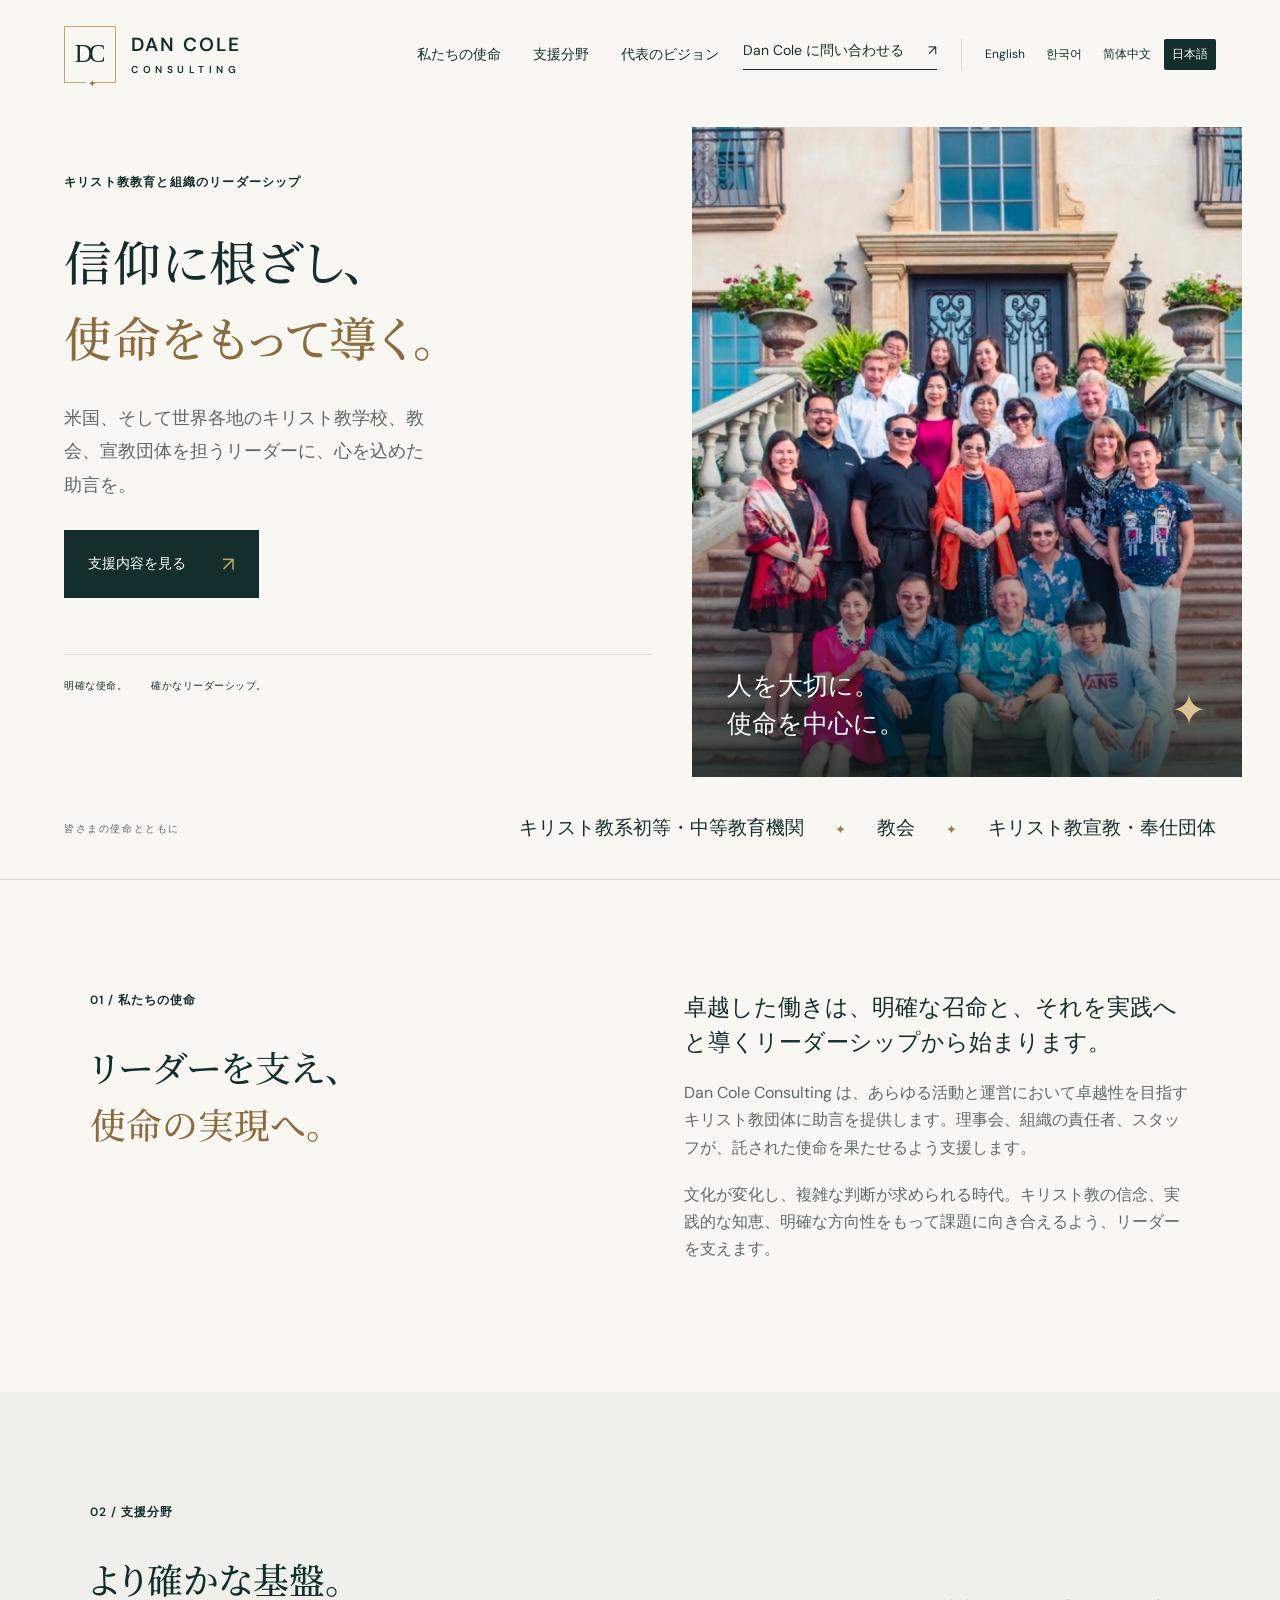
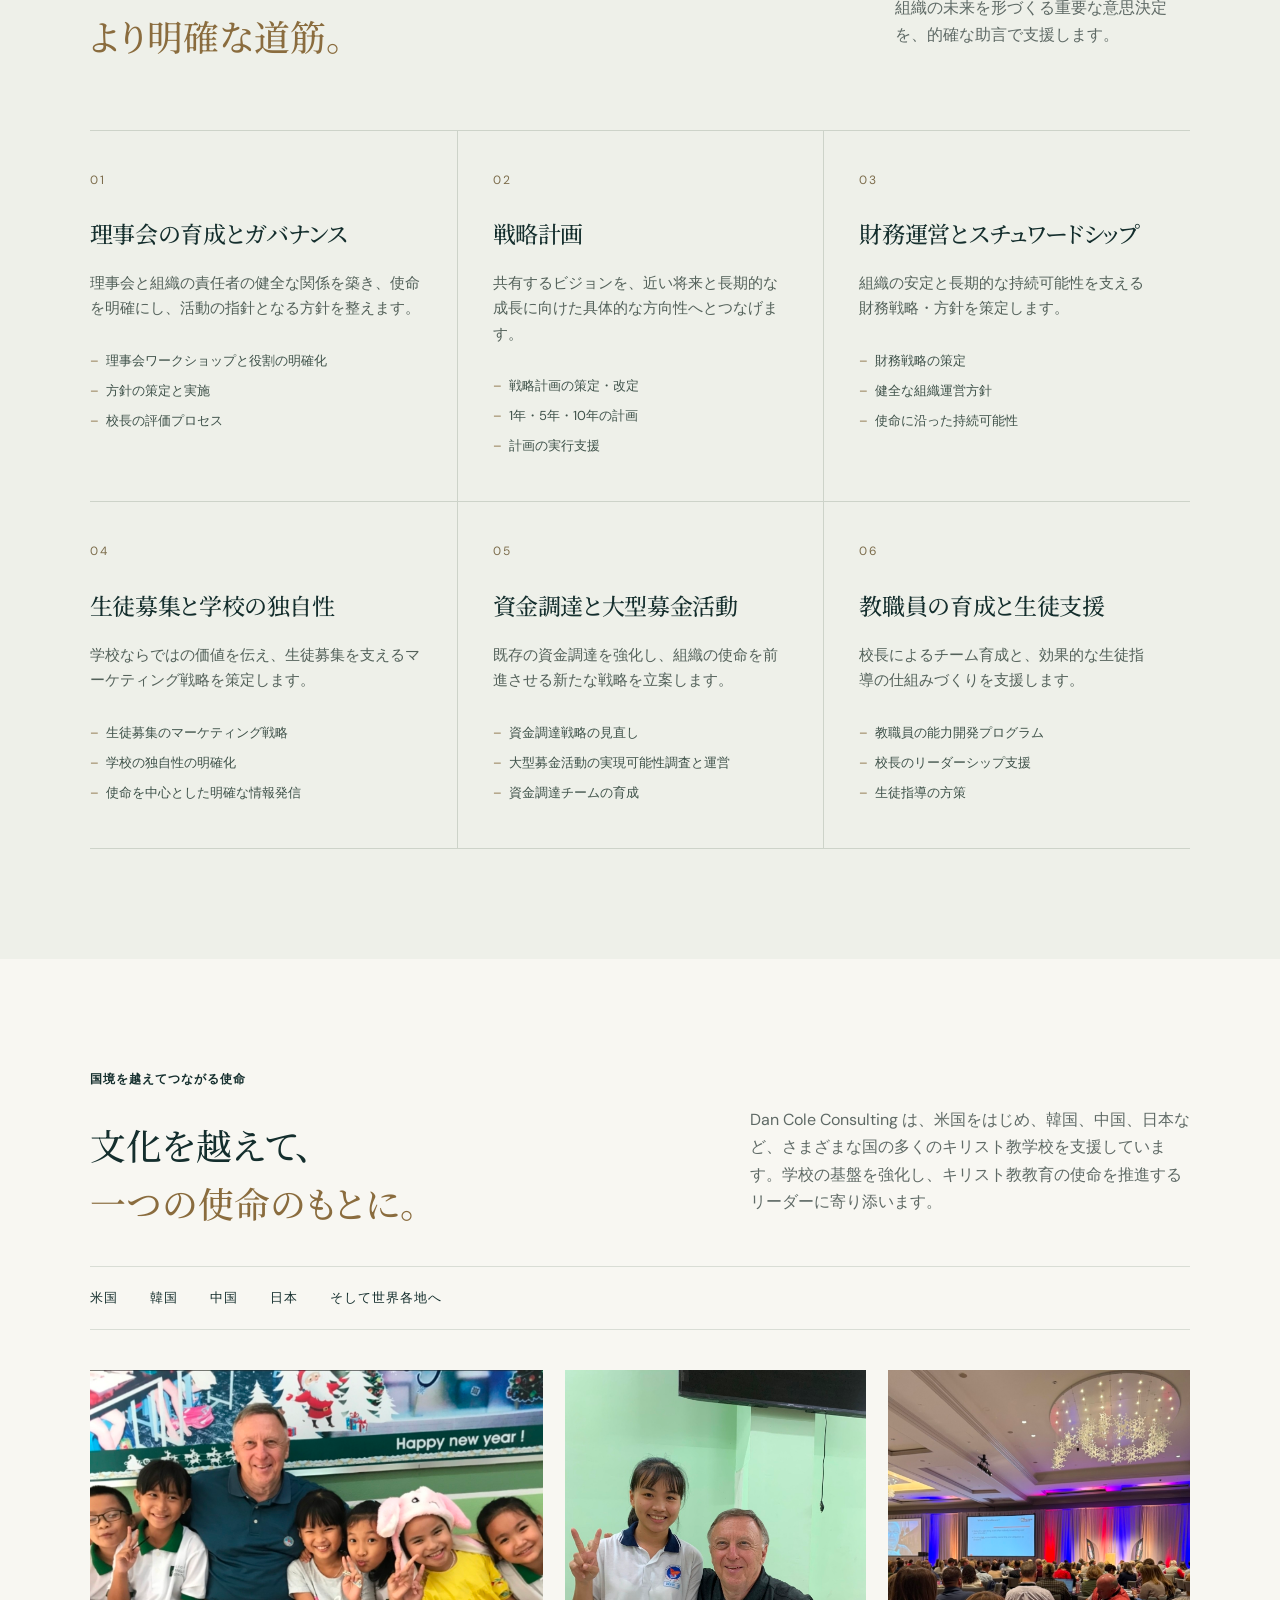
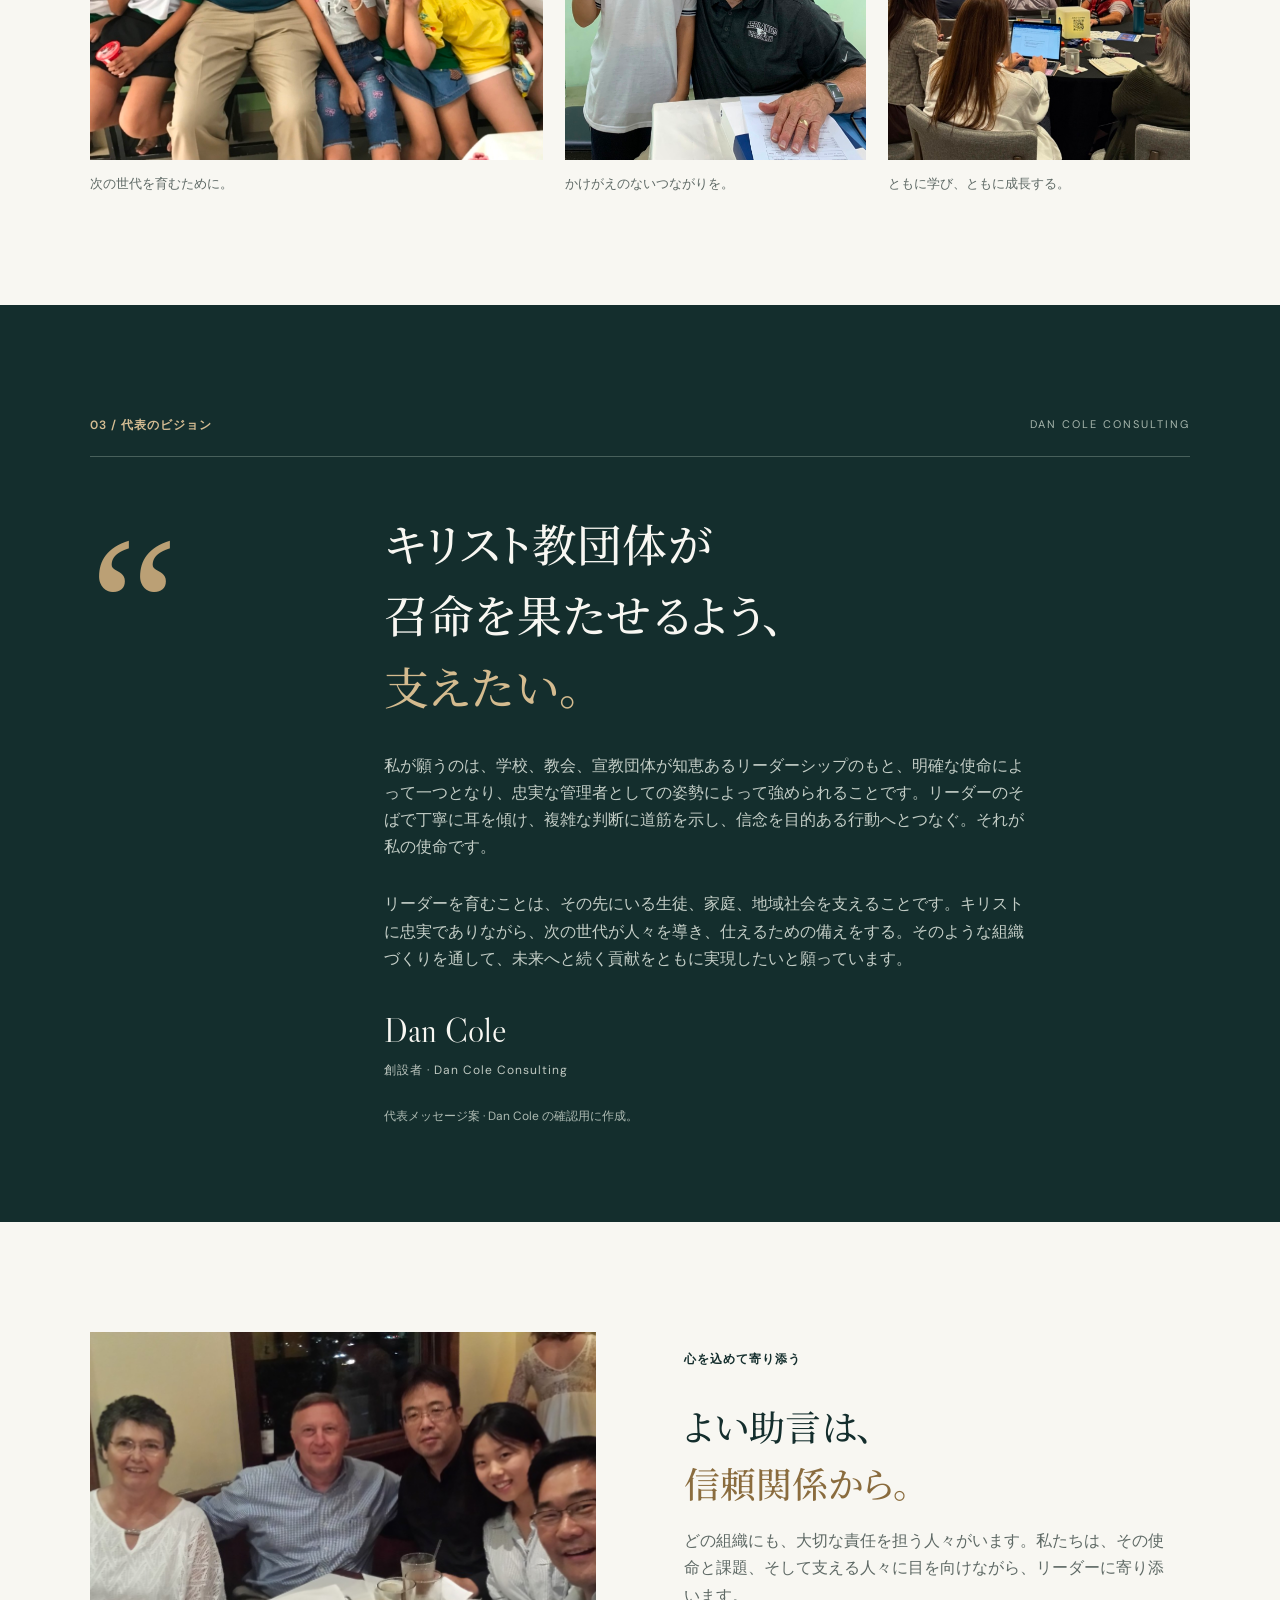
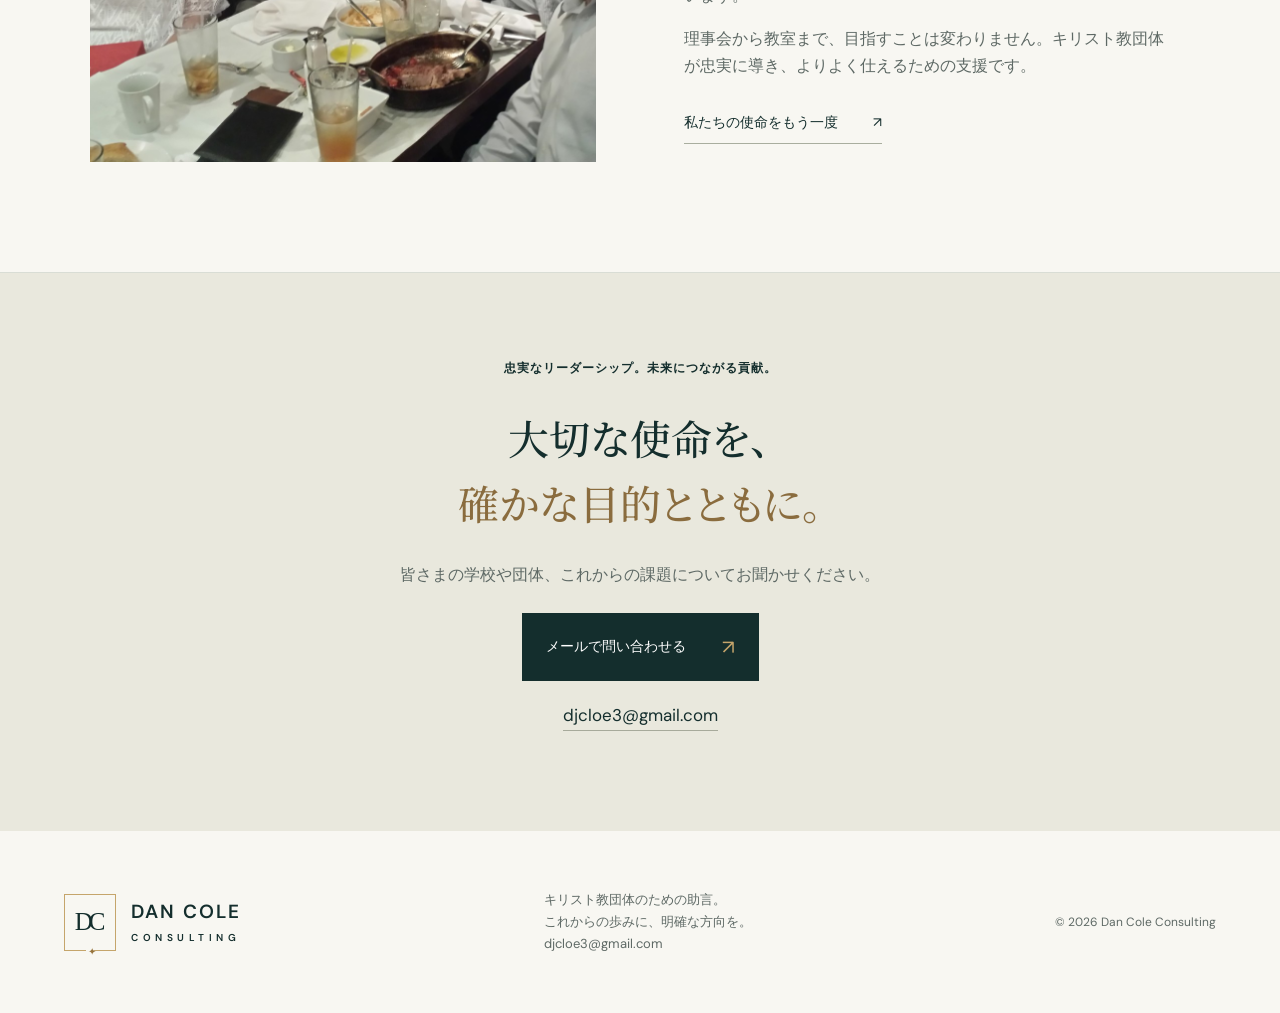
==== ja.html @ ade2e45e "Publish multilingual Dan Cole Consulting website for Vercel" ====
<!DOCTYPE html>

<html lang="ja"><head><meta charset="utf-8"/><meta content="width=device-width, initial-scale=1" name="viewport"/><title>Dan Cole Consulting | 信仰に根ざすリーダーシップ、未来につながる貢献</title><meta content="米国、韓国、中国、日本などのキリスト教学校・団体に向けたコンサルティング。理事会の育成、戦略計画、財務運営、資金調達、リーダーシップを支援します。" name="description"/><meta content="#142e2d" name="theme-color"/><link href="favicon.svg" rel="icon"/><link href="style.css" rel="stylesheet"/><link href="index.html" hreflang="en" rel="alternate"/><link href="ko.html" hreflang="ko" rel="alternate"/><link href="zh.html" hreflang="zh-Hans" rel="alternate"/><link href="ja.html" hreflang="ja" rel="alternate"/><link href="https://fonts.googleapis.com/css2?family=Noto+Serif+JP:wght@400;500;600&amp;display=swap" rel="stylesheet"/><link href="typography.css" rel="stylesheet"/></head>
<body><a class="skip" href="#main">本文へ移動</a><header><a aria-label="Dan Cole Consulting ホーム" class="brand" href="#"><span class="monogram">DC<span>✦</span></span><span>DAN COLE<small>CONSULTING</small></span></a><nav aria-label="メインナビゲーション"><a href="#mission">私たちの使命</a><a href="#expertise">支援分野</a><a href="#vision">代表のビジョン</a></nav><a class="nav-cta" href="mailto:djcloe3@gmail.com">Dan Cole に問い合わせる <span>↗</span></a><nav aria-label="言語を選択" class="language-switch"><a href="index.html" hreflang="en" lang="en">English</a><a href="ko.html" hreflang="ko" lang="ko">한국어</a><a href="zh.html" hreflang="zh-Hans" lang="zh-Hans">简体中文</a><a aria-current="page" href="ja.html" hreflang="ja" lang="ja">日本語</a></nav></header>
<main id="main"><section class="hero"><div class="hero-copy"><p class="eyebrow">キリスト教教育と組織のリーダーシップ</p><h1><span class="title-line">信仰に根ざし、</span><span class="title-line title-accent">使命をもって導く。</span></h1><p class="intro">米国、そして世界各地のキリスト教学校、教会、宣教団体を担うリーダーに、心を込めた助言を。</p><a class="button" href="#expertise">支援内容を見る <span>↗</span></a><div class="hero-bottom"><span>明確な使命。</span><span>確かなリーダーシップ。</span></div></div><div class="hero-image"><img alt="屋外の階段に集まった人々" fetchpriority="high" src="assets/community.jpg"/><div class="image-caption"><span>人を大切に。<br/>使命を中心に。</span><span class="caption-mark">✦</span></div></div></section>
<div class="audience"><span>皆さまの使命とともに</span><p>キリスト教系初等・中等教育機関 <i>✦</i> 教会 <i>✦</i> キリスト教宣教・奉仕団体</p></div>
<section class="mission section" id="mission"><div><p class="eyebrow">01 / 私たちの使命</p><h2><span class="title-line">リーダーを支え、</span><span class="title-line title-accent">使命の実現へ。</span></h2></div><div class="mission-copy"><p class="large">卓越した働きは、明確な召命と、それを実践へと導くリーダーシップから始まります。</p><p>Dan Cole Consulting は、あらゆる活動と運営において卓越性を目指すキリスト教団体に助言を提供します。理事会、組織の責任者、スタッフが、託された使命を果たせるよう支援します。</p><p>文化が変化し、複雑な判断が求められる時代。キリスト教の信念、実践的な知恵、明確な方向性をもって課題に向き合えるよう、リーダーを支えます。</p></div></section>
<section class="expertise section" id="expertise"><div class="section-heading"><div><p class="eyebrow">02 / 支援分野</p><h2><span class="title-line">より確かな基盤。</span><span class="title-line title-accent">より明確な道筋。</span></h2></div><p>組織の未来を形づくる重要な意思決定を、的確な助言で支援します。</p></div><div class="services">
<article><span class="service-no">01</span><h3>理事会の育成とガバナンス</h3><p>理事会と組織の責任者の健全な関係を築き、使命を明確にし、活動の指針となる方針を整えます。</p><ul><li>理事会ワークショップと役割の明確化</li><li>方針の策定と実施</li><li>校長の評価プロセス</li></ul></article>
<article><span class="service-no">02</span><h3>戦略計画</h3><p>共有するビジョンを、近い将来と長期的な成長に向けた具体的な方向性へとつなげます。</p><ul><li>戦略計画の策定・改定</li><li>1年・5年・10年の計画</li><li>計画の実行支援</li></ul></article>
<article><span class="service-no">03</span><h3>財務運営とスチュワードシップ</h3><p>組織の安定と長期的な持続可能性を支える財務戦略・方針を策定します。</p><ul><li>財務戦略の策定</li><li>健全な組織運営方針</li><li>使命に沿った持続可能性</li></ul></article>
<article><span class="service-no">04</span><h3>生徒募集と学校の独自性</h3><p>学校ならではの価値を伝え、生徒募集を支えるマーケティング戦略を策定します。</p><ul><li>生徒募集のマーケティング戦略</li><li>学校の独自性の明確化</li><li>使命を中心とした明確な情報発信</li></ul></article>
<article><span class="service-no">05</span><h3>資金調達と大型募金活動</h3><p>既存の資金調達を強化し、組織の使命を前進させる新たな戦略を立案します。</p><ul><li>資金調達戦略の見直し</li><li>大型募金活動の実現可能性調査と運営</li><li>資金調達チームの育成</li></ul></article>
<article><span class="service-no">06</span><h3>教職員の育成と生徒支援</h3><p>校長によるチーム育成と、効果的な生徒指導の仕組みづくりを支援します。</p><ul><li>教職員の能力開発プログラム</li><li>校長のリーダーシップ支援</li><li>生徒指導の方策</li></ul></article>
</div></section>
<section class="global section" id="global"><div class="section-heading"><div><p class="eyebrow">国境を越えてつながる使命</p><h2><span class="title-line">文化を越えて、</span><span class="title-line title-accent">一つの使命のもとに。</span></h2></div><p>Dan Cole Consulting は、米国をはじめ、韓国、中国、日本など、さまざまな国の多くのキリスト教学校を支援しています。学校の基盤を強化し、キリスト教教育の使命を推進するリーダーに寄り添います。</p></div><div aria-label="支援対象国" class="countries"><span>米国</span><span>韓国</span><span>中国</span><span>日本</span><span>そして世界各地へ</span></div><div class="global-gallery"><figure class="students-photo"><img alt="大人と生徒たちが並んで座り、笑顔を見せる様子" loading="lazy" src="assets/students.jpg"/><figcaption>次の世代を育むために。</figcaption></figure><figure><img alt="教室で生徒と大人が一緒に微笑む様子" loading="lazy" src="assets/student-connection.jpg"/><figcaption>かけがえのないつながりを。</figcaption></figure><figure><img alt="会議場で発表を聴く参加者たち" loading="lazy" src="assets/education-gathering.jpg"/><figcaption>ともに学び、ともに成長する。</figcaption></figure></div></section>
<section class="vision section" id="vision"><div class="vision-top"><p class="eyebrow">03 / 代表のビジョン</p><span>DAN COLE CONSULTING</span></div><div class="vision-body"><span aria-hidden="true" class="quote-mark">“</span><div><h2><span class="title-line">キリスト教団体が</span><span class="title-line">召命を果たせるよう、</span><span class="title-line title-accent">支えたい。</span></h2><p>私が願うのは、学校、教会、宣教団体が知恵あるリーダーシップのもと、明確な使命によって一つとなり、忠実な管理者としての姿勢によって強められることです。リーダーのそばで丁寧に耳を傾け、複雑な判断に道筋を示し、信念を目的ある行動へとつなぐ。それが私の使命です。</p><p>リーダーを育むことは、その先にいる生徒、家庭、地域社会を支えることです。キリストに忠実でありながら、次の世代が人々を導き、仕えるための備えをする。そのような組織づくりを通して、未来へと続く貢献をともに実現したいと願っています。</p><div class="signature">Dan Cole<span>創設者 · Dan Cole Consulting</span></div><small class="draft-note">代表メッセージ案 · Dan Cole の確認用に作成。</small></div></div></section>
<section class="relationships section"><div class="relationship-photo"><img alt="食卓を囲んで食事と会話を楽しむ人々" loading="lazy" src="assets/conversation.jpg"/></div><div><p class="eyebrow">心を込めて寄り添う</p><h2><span class="title-line">よい助言は、</span><span class="title-line title-accent">信頼関係から。</span></h2><p>どの組織にも、大切な責任を担う人々がいます。私たちは、その使命と課題、そして支える人々に目を向けながら、リーダーに寄り添います。</p><p>理事会から教室まで、目指すことは変わりません。キリスト教団体が忠実に導き、よりよく仕えるための支援です。</p><a class="text-link" href="#mission">私たちの使命をもう一度 <span>↗</span></a></div></section>
<section class="closing" id="contact"><p class="eyebrow">忠実なリーダーシップ。未来につながる貢献。</p><h2><span class="title-line">大切な使命を、</span><span class="title-line title-accent">確かな目的とともに。</span></h2><p class="contact-intro">皆さまの学校や団体、これからの課題についてお聞かせください。</p><a class="button" href="mailto:djcloe3@gmail.com">メールで問い合わせる <span>↗</span></a><a class="contact-email" href="mailto:djcloe3@gmail.com">djcloe3@gmail.com</a></section></main>
<footer><a class="brand" href="#"><span class="monogram">DC<span>✦</span></span><span>DAN COLE<small>CONSULTING</small></span></a><p>キリスト教団体のための助言。<br/>これからの歩みに、明確な方向を。<br/><a href="mailto:djcloe3@gmail.com">djcloe3@gmail.com</a></p><span>© 2026 Dan Cole Consulting</span></footer></body></html>
---- style.css ----
@import url('https://fonts.googleapis.com/css2?family=DM+Sans:wght@400;500;600;700&family=Libre+Caslon+Display&display=swap');
:root{--ink:#142e2d;--paper:#f8f7f2;--gold:#c5a56b;--muted:#5e6965;--line:#d9ddd5}*{box-sizing:border-box}html{scroll-behavior:smooth;scroll-padding-top:30px}body{margin:0;background:var(--paper);color:var(--ink);font-family:'DM Sans',Arial,sans-serif;font-size:16px;line-height:1.7}a{color:inherit;text-decoration:none}a:focus-visible{outline:3px solid #ad823b;outline-offset:6px}.skip{position:absolute;top:-100px;z-index:9;background:white;padding:10px}.skip:focus{top:0}header{max-width:1600px;margin:auto;display:flex;align-items:center;justify-content:space-between;padding:26px 5%;gap:24px}.brand{display:flex;align-items:center;gap:15px;font-size:19px;letter-spacing:2px;line-height:1.3;font-weight:600}.brand small{display:block;font-size:10px;letter-spacing:4.5px;margin-top:6px}.monogram{position:relative;display:flex;align-items:center;justify-content:center;border:1px solid var(--gold);width:52px;height:57px;font-family:Georgia,serif;font-weight:400;letter-spacing:-4px;font-size:25px;padding-right:4px}.monogram span{font-size:10px;position:absolute;bottom:-8px;left:21px;background:var(--paper);padding:0 2px;color:#96733c}nav{display:flex;gap:32px;font-size:14px}.nav-cta{font-size:14px;border-bottom:1px solid var(--ink);padding-bottom:6px}.nav-cta span{margin-left:20px}.hero{max-width:1600px;margin:auto;display:grid;grid-template-columns:1.07fr 1fr;padding:18px 3% 0 5%;gap:40px}.hero-copy{padding:45px 0 0;display:flex;flex-direction:column;align-items:flex-start}.eyebrow{font-size:12px;letter-spacing:2px;font-weight:600;line-height:1.7;margin:0 0 27px}.hero .eyebrow{font-size:11px;letter-spacing:1.6px}.eyebrow>span{display:inline-block;width:20px;border-top:1px solid var(--gold);vertical-align:middle;margin-right:10px}h1,h2{font-family:'Libre Caslon Display',Georgia,serif;font-weight:400;line-height:1.04;letter-spacing:-2px;margin:0}h1{font-size:clamp(68px,7.3vw,112px)}em{font-weight:400;color:#8a6c3e}h1 em,h2 em{font-style:italic}.intro{max-width:360px;color:var(--muted);font-size:18px;line-height:1.7;margin:27px 0 28px}.button{background:var(--ink);color:#fff;display:inline-flex;align-items:center;gap:36px;padding:17px 24px;font-size:14px;transition:background .2s}.button:hover{background:#2d4945}.button span{font-size:20px;color:var(--gold)}.hero-bottom{margin-top:56px;padding:22px 0;display:flex;gap:24px;border-top:1px solid var(--line);font-size:10px;letter-spacing:1.4px;width:100%}.hero-image{position:relative;min-height:650px;overflow:hidden}.hero-image img{width:100%;height:100%;object-fit:cover;position:absolute;object-position:center 43%}.hero-image:after{content:'';position:absolute;inset:55% 0 0;background:linear-gradient(transparent,rgba(5,23,20,.8))}.image-caption{position:absolute;bottom:35px;left:35px;right:35px;z-index:1;color:white;display:flex;align-items:end;justify-content:space-between;font-family:'Libre Caslon Display',Georgia,serif;font-size:29px;line-height:1.2}.caption-mark{font-size:43px;color:#dbc293}.audience{max-width:1440px;margin:0 auto;padding:35px 5%;display:flex;align-items:center;justify-content:space-between;border-bottom:1px solid var(--line);gap:20px}.audience>span{font-size:10px;letter-spacing:1.6px;color:var(--muted)}.audience p{font-family:'Libre Caslon Display',Georgia,serif;font-size:24px;margin:0}.audience i{color:#9b7a46;font-size:13px;padding:0 26px;font-style:normal}.section{padding:110px 7%;max-width:1500px;margin:auto}h2{font-size:clamp(42px,4.2vw,64px)}.mission{display:grid;grid-template-columns:1fr 1fr;gap:8%}.mission-copy p{color:var(--muted);margin:0 0 20px}.mission-copy .large{font-size:23px;color:var(--ink);line-height:1.5}.expertise{background:#eef0e9;max-width:none}.section-heading{display:flex;justify-content:space-between;align-items:end;gap:40px;max-width:1290px;margin:auto}.section-heading>p{max-width:295px;color:var(--muted)}.services{display:grid;grid-template-columns:repeat(3,1fr);max-width:1290px;margin:65px auto 0;border-top:1px solid #cdd3c9}.services article{padding:34px 35px 40px 0;border-bottom:1px solid #cdd3c9}.services article:not(:nth-child(3n+1)){padding-left:35px;border-left:1px solid #cdd3c9}.service-no{color:#7c6c4b;font-size:12px;letter-spacing:2px}h3{font-family:'Libre Caslon Display',Georgia,serif;font-size:34px;font-weight:400;line-height:1.15;letter-spacing:-.5px;margin:22px 0 19px}.services p{font-size:15px;color:#53615a}.services ul{padding:0;list-style:none;margin:24px 0 0;font-size:13px;line-height:1.7;color:#3e5149}.services li{padding:4px 0 4px 16px;position:relative}.services li:before{content:'–';position:absolute;left:0;color:#8e754b}.vision{background:var(--ink);color:var(--paper);max-width:none;padding-bottom:95px}.vision-top{display:flex;justify-content:space-between;border-bottom:1px solid #48605b;padding-bottom:20px}.vision-top>span{font-size:11px;letter-spacing:2px;color:#a7b6ad}.vision-top .eyebrow{margin:0;color:#d5bd93}.vision-body{display:grid;grid-template-columns:1fr 3fr;max-width:1170px;margin:50px auto 0}.quote-mark{font-family:Georgia,serif;font-size:200px;color:#bba075;line-height:1}.vision h2{font-size:clamp(44px,5.2vw,78px);line-height:1.07}.vision h2 em{color:#d4bb8f}.vision-body p{color:#c4cec7;max-width:650px;margin-top:30px}.signature{font-family:'Libre Caslon Display',Georgia,serif;font-size:34px;margin-top:30px}.signature span{display:block;font-family:'DM Sans',Arial,sans-serif;font-size:12px;letter-spacing:1px;color:#c0c9c2}.draft-note{display:block;font-size:12px;color:#aebbb3;margin-top:26px}.relationships{display:grid;grid-template-columns:1fr 1fr;gap:8%;align-items:center}.relationship-photo img{width:100%;height:430px;object-fit:cover;object-position:40% center;display:block}.relationships p:not(.eyebrow){color:var(--muted);max-width:480px}.text-link{display:inline-flex;gap:35px;font-size:14px;border-bottom:1px solid #a9ae9f;padding-bottom:8px;margin-top:16px}.closing{text-align:center;padding:85px 24px 100px;border-top:1px solid var(--line);background:#e9e8dd}.closing h2{font-size:clamp(46px,5vw,72px)}.closing .button{margin-top:35px}footer{display:flex;align-items:center;justify-content:space-between;gap:30px;padding:45px 5%}footer p{font-size:13px;color:var(--muted)}footer>span{font-size:12px;color:var(--muted)}
@media(min-width:1600px){.expertise,.vision{padding-left:calc((100vw - 1290px)/2);padding-right:calc((100vw - 1290px)/2)}}@media(max-width:1000px){header nav{gap:18px}.nav-cta{display:none}.hero{gap:25px}.hero-image{min-height:600px}h1{font-size:76px}.hero-bottom{flex-direction:column;gap:3px}.audience{flex-direction:column;text-align:center}.services article{padding-right:20px}.services article:not(:nth-child(3n+1)){padding-left:20px}.section{padding:80px 5%}.vision-body{grid-template-columns:.6fr 3fr}.relationships{gap:5%}}
@media(max-width:650px){header{padding:22px 6%;align-items:center}.brand{font-size:16px;gap:10px}.monogram{width:43px;height:48px;font-size:22px}.monogram span{left:16px}.brand small{font-size:9px;letter-spacing:3px}header nav{gap:15px;font-size:12px}nav a:first-child{display:none}.hero{display:flex;flex-direction:column;padding:0 6%;gap:15px}.hero-copy{padding:32px 0 0}.hero .eyebrow{font-size:10px;max-width:300px}h1{font-size:76px;letter-spacing:-2px}.intro{font-size:17px;max-width:340px}.hero-bottom{margin-top:34px;flex-direction:row;font-size:9px;gap:15px}.hero-image{min-height:540px}.image-caption{left:24px;bottom:25px;font-size:28px}.audience{padding:30px 7%;gap:13px}.audience p{font-size:21px;line-height:1.8}.audience i{padding:0 8px;font-size:10px}.section{padding:65px 7%}.mission{grid-template-columns:1fr;gap:30px}.mission-copy .large{font-size:21px}.section-heading{display:block}.section-heading>p{max-width:100%;margin-top:25px}.services{grid-template-columns:1fr;margin-top:30px}.services article,.services article:not(:nth-child(3n+1)){padding:28px 0;border-left:none}.services article h3 br{display:none}.services h3{font-size:32px;margin:14px 0}.services p{font-size:16px}.services ul{font-size:14px}.vision-top>span{display:none}.vision-body{display:block;margin-top:32px}.quote-mark{display:block;font-size:100px;height:60px}.vision h2{font-size:46px}.relationships{grid-template-columns:1fr;gap:35px}.relationship-photo img{height:300px}.closing{padding:65px 7%}.closing .eyebrow{font-size:10px}footer{padding:35px 7%;align-items:start;flex-wrap:wrap}footer p{margin:0}footer>span{width:100%}}@media(prefers-reduced-motion:reduce){html{scroll-behavior:auto}}

.global .section-heading>p{max-width:440px}.countries{display:flex;flex-wrap:wrap;gap:12px 32px;margin:35px 0 40px;padding:20px 0;border-top:1px solid var(--line);border-bottom:1px solid var(--line);font-size:13px;letter-spacing:1px}.global-gallery{display:grid;grid-template-columns:1.5fr 1fr 1fr;gap:22px;align-items:start}.global-gallery figure{margin:0}.global-gallery img{width:100%;height:390px;object-fit:cover;display:block}.global-gallery .students-photo img{object-position:45% center}.global-gallery figure:nth-child(2) img{object-position:center 42%}.global-gallery figure:nth-child(3) img{object-position:center 65%}.global-gallery figcaption{font-size:13px;color:var(--muted);padding-top:13px}.contact-intro{color:var(--muted);margin:25px 0 0}.contact-email{display:block;width:fit-content;max-width:100%;overflow-wrap:anywhere;margin:20px auto 0;border-bottom:1px solid #a7aa9b;font-size:17px}.closing .button{margin-top:25px}@media(max-width:1000px){.global-gallery{grid-template-columns:1fr 1fr}.global-gallery .students-photo{grid-column:1/-1}.global-gallery .students-photo img{height:auto;max-height:550px;object-fit:contain;background:#e9ece4}}@media(max-width:650px){.countries{gap:12px 22px;font-size:12px}.global-gallery{gap:24px 16px}.global-gallery img{height:290px}.global-gallery figcaption{font-size:12px;line-height:1.5}.global-gallery .students-photo img{height:auto}.contact-intro{font-size:16px}.contact-email{font-size:16px}}
header{flex-wrap:wrap}header>nav:not(.language-switch){margin-left:auto}.language-switch{display:flex;gap:5px;align-items:center;border-left:1px solid var(--line);padding-left:15px}.language-switch a{font-size:12px;white-space:nowrap;padding:5px 8px;border-radius:2px}.language-switch a[aria-current=page]{background:var(--ink);color:white}.language-switch a:hover{background:#e2e6dd;color:var(--ink)}html:not([lang=en]) body{font-family:'DM Sans','Noto Sans CJK KR','Noto Sans CJK JP','Noto Sans CJK SC',Arial,sans-serif}html:not([lang=en]) h1,html:not([lang=en]) h2,html:not([lang=en]) h3{font-family:'Noto Serif CJK KR','Noto Serif CJK JP','Noto Serif CJK SC','Songti SC','Yu Mincho','Batang',serif;line-height:1.4;letter-spacing:-.035em;overflow-wrap:anywhere}html:not([lang=en]) h1{font-size:clamp(44px,5vw,76px)}html:not([lang=en]) h2{font-size:clamp(32px,3.5vw,51px)}html:not([lang=en]) .vision h2{font-size:clamp(35px,4.1vw,60px)}html:not([lang=en]) h3{font-size:27px}html[lang=ko] h1,html[lang=ko] h2,html[lang=ko] h3,html[lang=ko] p{word-break:keep-all}html:not([lang=en]) .hero-bottom{letter-spacing:.5px}html:not([lang=en]) .hero .eyebrow{font-size:12px}html:not([lang=en]) .audience p{font-family:inherit;font-size:19px}html:not([lang=en]) .eyebrow{letter-spacing:1px}html:not([lang=en]) .image-caption{font-family:inherit;font-size:25px;line-height:1.5}@media(max-width:1150px){header{gap:18px}.language-switch{width:100%;justify-content:flex-end;border-left:none;padding:8px 0 0;border-top:1px solid var(--line)}}@media(max-width:650px){header>nav:not(.language-switch){gap:12px}.language-switch{justify-content:center;gap:14px;margin:0}.language-switch a{display:inline-block!important;font-size:13px;padding:6px 9px}html:not([lang=en]) h1{font-size:48px}html:not([lang=en]) h2{font-size:33px}html:not([lang=en]) .vision h2{font-size:35px}html:not([lang=en]) .hero .eyebrow{font-size:11px}html:not([lang=en]) .audience p{font-size:16px}html:not([lang=en]) .services h3{font-size:27px}html:not([lang=en]) .hero-bottom{font-size:11px;flex-wrap:wrap}}
---- typography.css ----
/* Language-specific editorial typography. Natural wrapping remains available at enlarged text sizes. */
html[lang=ko]{--heading-font:'Noto Serif KR','Batang',serif}
html[lang=zh-Hans]{--heading-font:'Noto Serif SC','Songti SC',serif}
html[lang=ja]{--heading-font:'Noto Serif JP','Yu Mincho',serif}
.hero-copy{container-type:inline-size;min-width:0}.section-heading>div,.mission>div,.relationships>div,.vision-body>div{min-width:0}
.title-line{display:block;text-wrap:balance}.title-accent{color:#8a6c3e}.vision .title-accent{color:#d4bb8f}
html[lang=en] h1{font-size:clamp(3rem,15cqi,7rem);line-height:1.06;letter-spacing:-.045em}
html[lang=en] h2{font-size:clamp(2.25rem,4vw,3.75rem);line-height:1.13;letter-spacing:-.025em;text-wrap:balance}
html[lang=en] .vision h2{font-size:clamp(2.5rem,4.7vw,4.4rem);line-height:1.13}
html[lang=en] .title-accent{font-style:italic}
html:not([lang=en]) h1,html:not([lang=en]) h2,html:not([lang=en]) h3{font-family:var(--heading-font);font-style:normal;font-weight:500;overflow-wrap:normal;line-break:strict;word-break:normal;font-feature-settings:'palt';letter-spacing:0;line-height:1.55;text-wrap:balance}
html[lang=ko] h1,html[lang=ko] h2,html[lang=ko] h3{word-break:keep-all;letter-spacing:-.035em}
html:not([lang=en]) h1{font-size:clamp(2rem,8.5cqi,3.9rem);line-height:1.52;max-width:100%;margin-top:4px}
html[lang=zh-Hans] h1{font-size:clamp(2.4rem,10cqi,4.6rem);line-height:1.5;letter-spacing:.035em}
html[lang=ja] h1{font-size:clamp(1.9rem,8.1cqi,3.7rem);line-height:1.6;letter-spacing:.015em}
html:not([lang=en]) h2{font-size:clamp(1.65rem,2.8vw,2.6rem);line-height:1.6}
html:not([lang=en]) .vision h2{font-size:clamp(1.9rem,3.5vw,3.35rem);line-height:1.6}
html:not([lang=en]) .closing h2{font-size:clamp(1.85rem,3.2vw,3rem)}
html:not([lang=en]) .services h3{font-size:clamp(1.3rem,1.8vw,1.65rem);line-height:1.65;letter-spacing:-.015em;max-width:100%}
html[lang=en] .services h3{font-size:clamp(1.6rem,2.4vw,2.125rem);line-height:1.25;text-wrap:balance}
html:not([lang=en]) .hero .eyebrow{letter-spacing:.1em;line-height:1.8;margin-bottom:25px}
html:not([lang=en]) .intro{margin-top:27px;line-height:1.85}.vision-body{column-gap:25px}
@media(min-width:651px) and (max-width:1000px){html:not([lang=en]) h1{font-size:clamp(1.75rem,8.1cqi,3rem)}html[lang=zh-Hans] h1{font-size:clamp(2rem,10cqi,3.6rem)}}
@media(max-width:650px){html[lang=en] h1{font-size:clamp(2.8rem,15cqi,4.8rem)}html[lang=en] h2{font-size:clamp(2rem,8vw,2.8rem)}html[lang=en] .vision h2{font-size:clamp(2.1rem,8.5vw,3rem)}html:not([lang=en]) h1{font-size:clamp(1.9rem,8.6cqi,2.85rem)}html[lang=zh-Hans] h1{font-size:clamp(2.2rem,10.5cqi,3.5rem)}html[lang=ja] h1{font-size:clamp(1.8rem,8.2cqi,2.75rem)}html:not([lang=en]) h2,html:not([lang=en]) .closing h2{font-size:clamp(1.55rem,6.3vw,2.1rem);line-height:1.65}html:not([lang=en]) .vision h2{font-size:clamp(1.6rem,6.7vw,2.3rem)}html:not([lang=en]) .services h3{font-size:1.45rem}html:not([lang=en]) .hero-copy{padding-top:27px}.hero .eyebrow{margin-bottom:23px}.vision-body{margin-top:25px}.title-line{max-width:100%}}
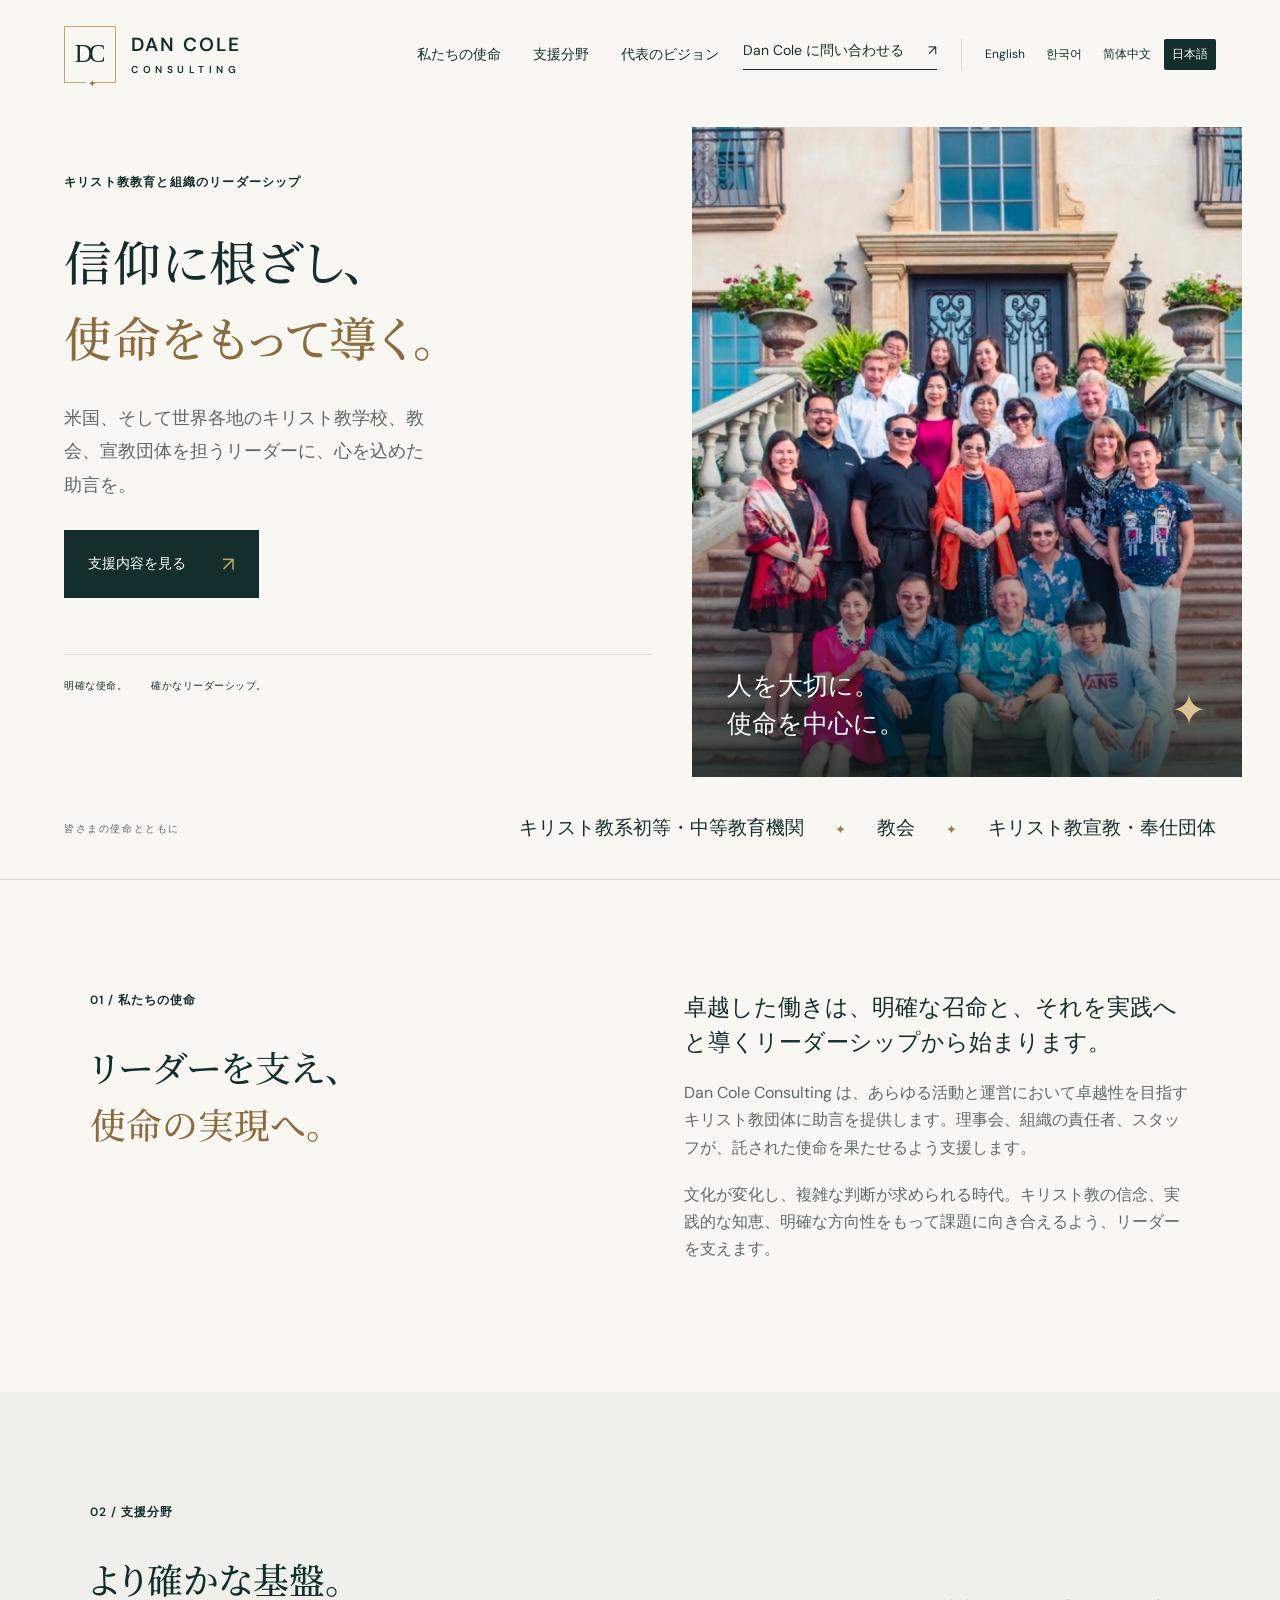
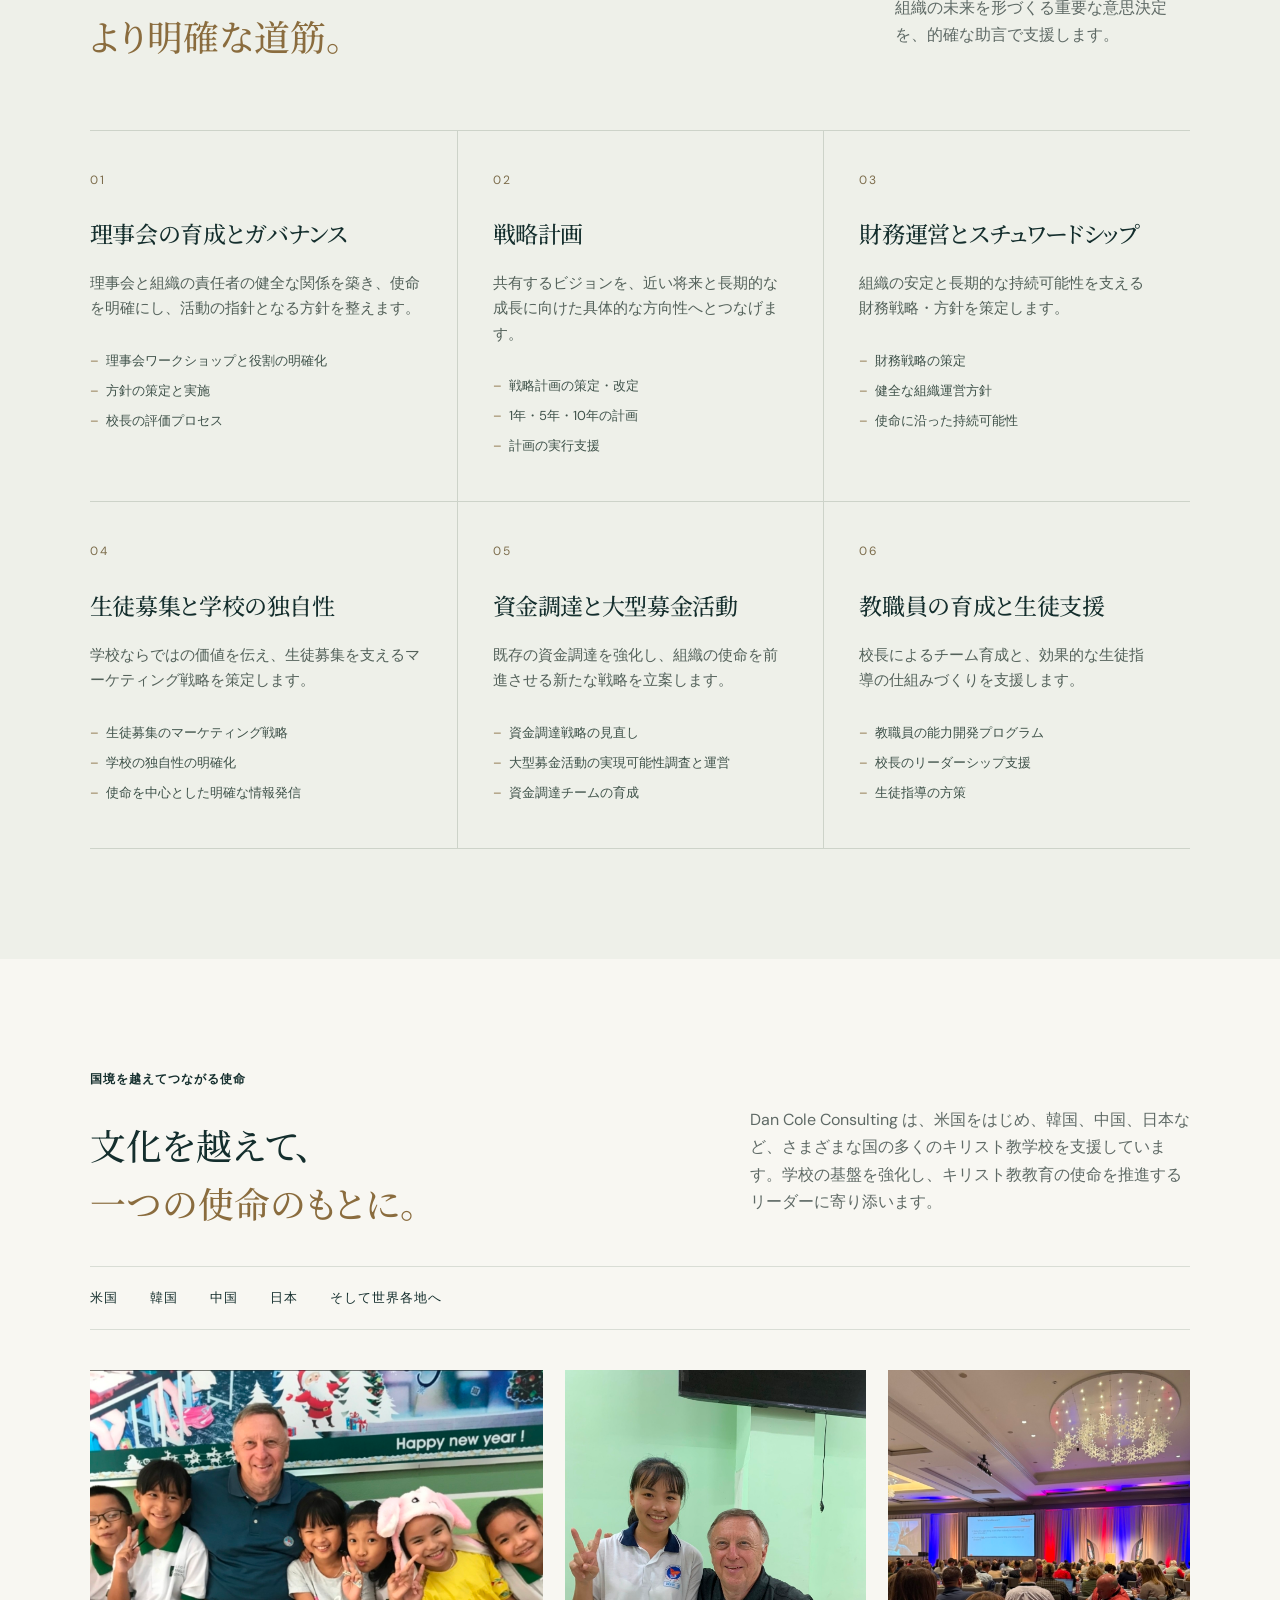
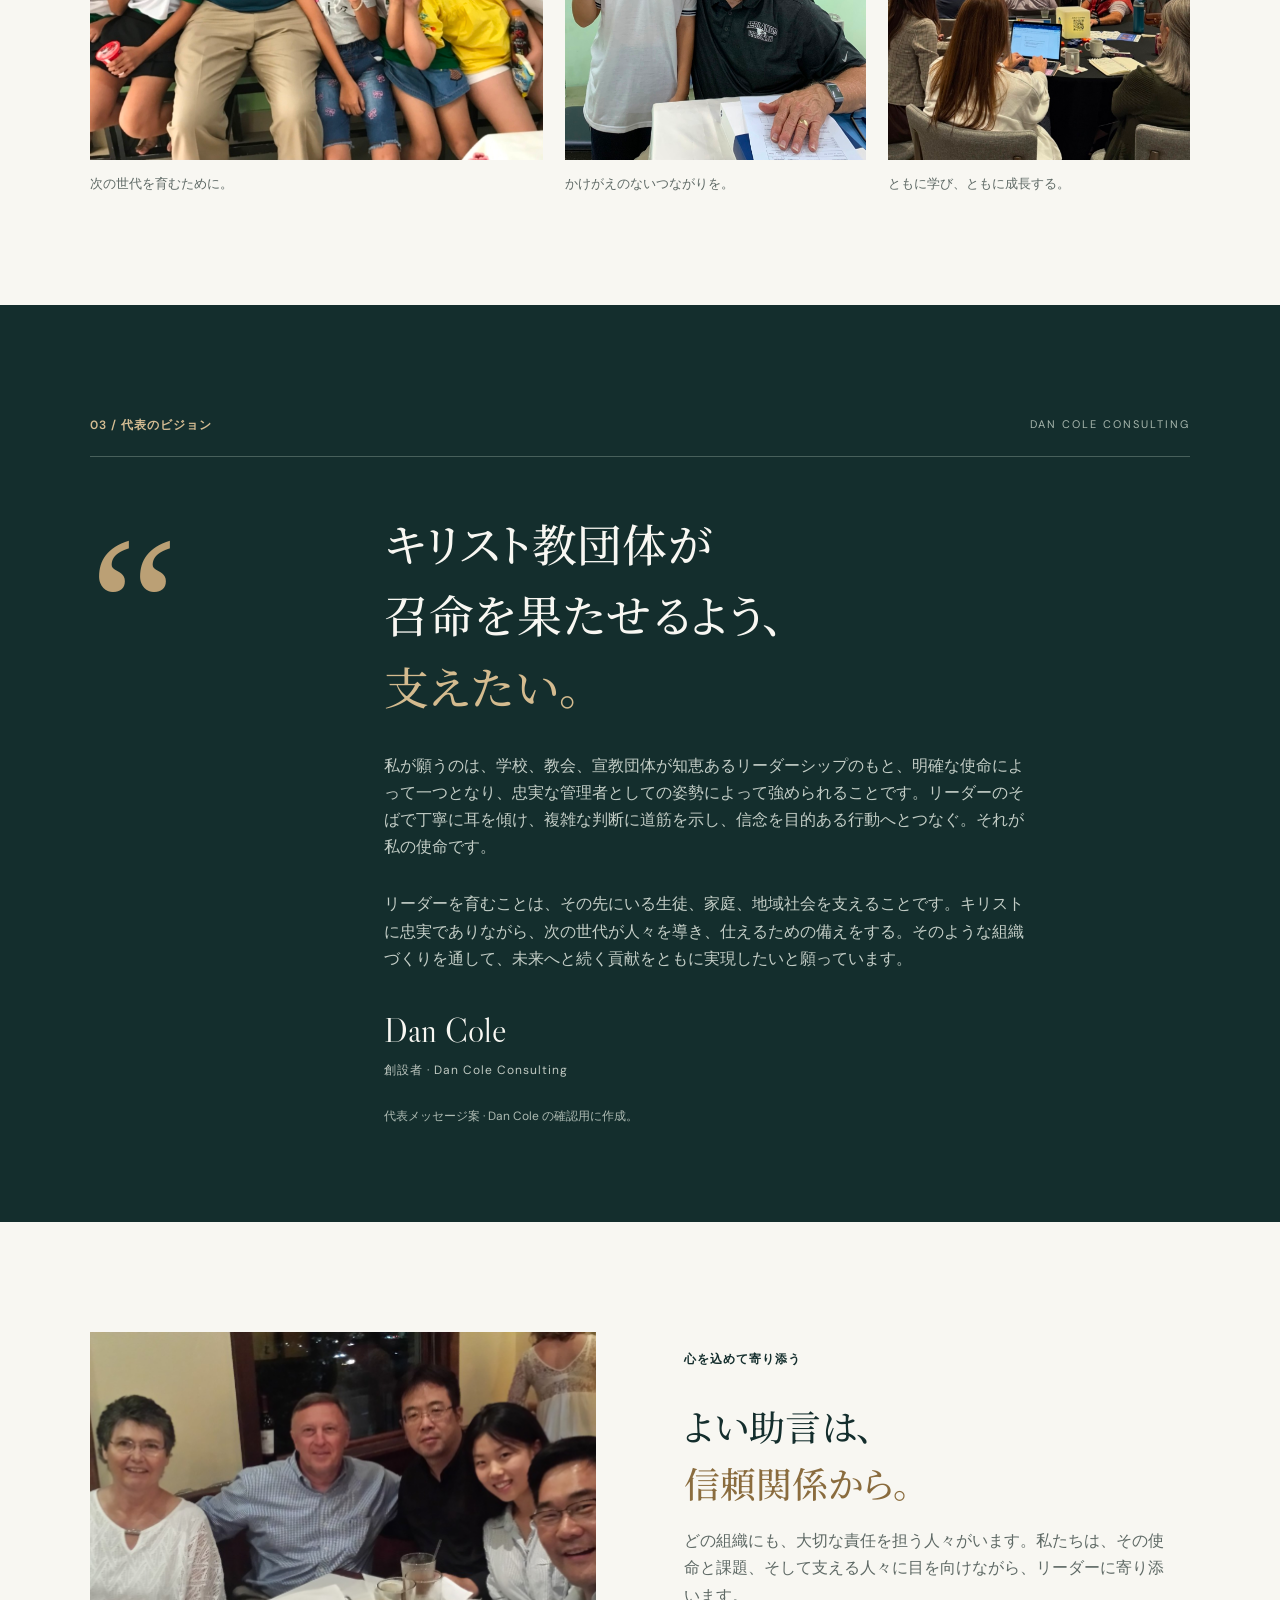
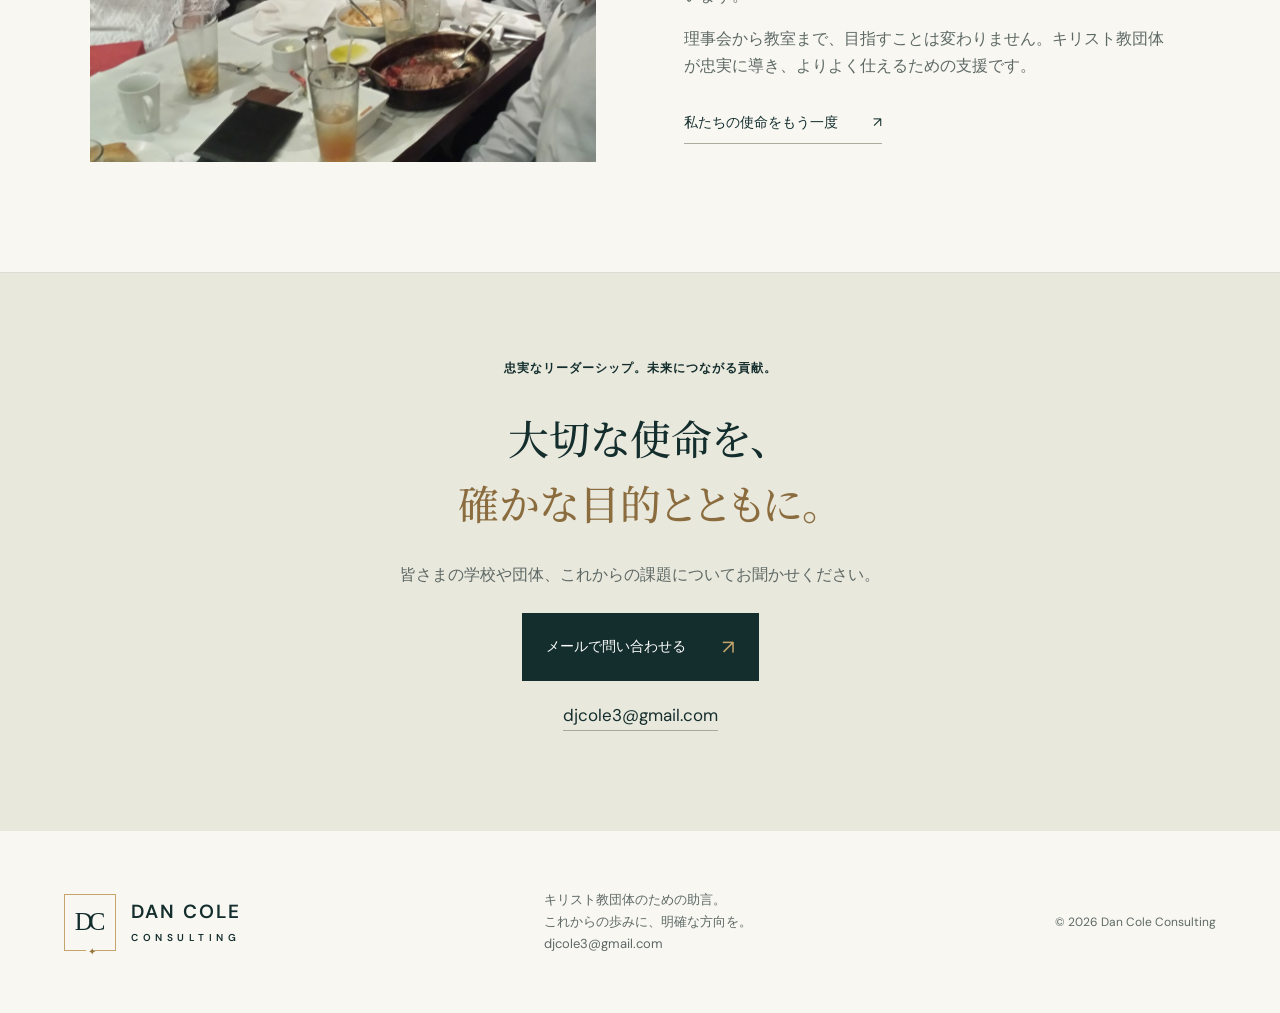
==== commit 2913ee35: "Correct contact email to djcole3@gmail.com in all languages" ====
--- a/ja.html
+++ b/ja.html
@@ -1,7 +1,7 @@
 <!DOCTYPE html>
 
 <html lang="ja"><head><meta charset="utf-8"/><meta content="width=device-width, initial-scale=1" name="viewport"/><title>Dan Cole Consulting | 信仰に根ざすリーダーシップ、未来につながる貢献</title><meta content="米国、韓国、中国、日本などのキリスト教学校・団体に向けたコンサルティング。理事会の育成、戦略計画、財務運営、資金調達、リーダーシップを支援します。" name="description"/><meta content="#142e2d" name="theme-color"/><link href="favicon.svg" rel="icon"/><link href="style.css" rel="stylesheet"/><link href="index.html" hreflang="en" rel="alternate"/><link href="ko.html" hreflang="ko" rel="alternate"/><link href="zh.html" hreflang="zh-Hans" rel="alternate"/><link href="ja.html" hreflang="ja" rel="alternate"/><link href="https://fonts.googleapis.com/css2?family=Noto+Serif+JP:wght@400;500;600&amp;display=swap" rel="stylesheet"/><link href="typography.css" rel="stylesheet"/></head>
-<body><a class="skip" href="#main">本文へ移動</a><header><a aria-label="Dan Cole Consulting ホーム" class="brand" href="#"><span class="monogram">DC<span>✦</span></span><span>DAN COLE<small>CONSULTING</small></span></a><nav aria-label="メインナビゲーション"><a href="#mission">私たちの使命</a><a href="#expertise">支援分野</a><a href="#vision">代表のビジョン</a></nav><a class="nav-cta" href="mailto:djcloe3@gmail.com">Dan Cole に問い合わせる <span>↗</span></a><nav aria-label="言語を選択" class="language-switch"><a href="index.html" hreflang="en" lang="en">English</a><a href="ko.html" hreflang="ko" lang="ko">한국어</a><a href="zh.html" hreflang="zh-Hans" lang="zh-Hans">简体中文</a><a aria-current="page" href="ja.html" hreflang="ja" lang="ja">日本語</a></nav></header>
+<body><a class="skip" href="#main">本文へ移動</a><header><a aria-label="Dan Cole Consulting ホーム" class="brand" href="#"><span class="monogram">DC<span>✦</span></span><span>DAN COLE<small>CONSULTING</small></span></a><nav aria-label="メインナビゲーション"><a href="#mission">私たちの使命</a><a href="#expertise">支援分野</a><a href="#vision">代表のビジョン</a></nav><a class="nav-cta" href="mailto:djcole3@gmail.com">Dan Cole に問い合わせる <span>↗</span></a><nav aria-label="言語を選択" class="language-switch"><a href="index.html" hreflang="en" lang="en">English</a><a href="ko.html" hreflang="ko" lang="ko">한국어</a><a href="zh.html" hreflang="zh-Hans" lang="zh-Hans">简体中文</a><a aria-current="page" href="ja.html" hreflang="ja" lang="ja">日本語</a></nav></header>
 <main id="main"><section class="hero"><div class="hero-copy"><p class="eyebrow">キリスト教教育と組織のリーダーシップ</p><h1><span class="title-line">信仰に根ざし、</span><span class="title-line title-accent">使命をもって導く。</span></h1><p class="intro">米国、そして世界各地のキリスト教学校、教会、宣教団体を担うリーダーに、心を込めた助言を。</p><a class="button" href="#expertise">支援内容を見る <span>↗</span></a><div class="hero-bottom"><span>明確な使命。</span><span>確かなリーダーシップ。</span></div></div><div class="hero-image"><img alt="屋外の階段に集まった人々" fetchpriority="high" src="assets/community.jpg"/><div class="image-caption"><span>人を大切に。<br/>使命を中心に。</span><span class="caption-mark">✦</span></div></div></section>
 <div class="audience"><span>皆さまの使命とともに</span><p>キリスト教系初等・中等教育機関 <i>✦</i> 教会 <i>✦</i> キリスト教宣教・奉仕団体</p></div>
 <section class="mission section" id="mission"><div><p class="eyebrow">01 / 私たちの使命</p><h2><span class="title-line">リーダーを支え、</span><span class="title-line title-accent">使命の実現へ。</span></h2></div><div class="mission-copy"><p class="large">卓越した働きは、明確な召命と、それを実践へと導くリーダーシップから始まります。</p><p>Dan Cole Consulting は、あらゆる活動と運営において卓越性を目指すキリスト教団体に助言を提供します。理事会、組織の責任者、スタッフが、託された使命を果たせるよう支援します。</p><p>文化が変化し、複雑な判断が求められる時代。キリスト教の信念、実践的な知恵、明確な方向性をもって課題に向き合えるよう、リーダーを支えます。</p></div></section>
@@ -16,5 +16,5 @@
 <section class="global section" id="global"><div class="section-heading"><div><p class="eyebrow">国境を越えてつながる使命</p><h2><span class="title-line">文化を越えて、</span><span class="title-line title-accent">一つの使命のもとに。</span></h2></div><p>Dan Cole Consulting は、米国をはじめ、韓国、中国、日本など、さまざまな国の多くのキリスト教学校を支援しています。学校の基盤を強化し、キリスト教教育の使命を推進するリーダーに寄り添います。</p></div><div aria-label="支援対象国" class="countries"><span>米国</span><span>韓国</span><span>中国</span><span>日本</span><span>そして世界各地へ</span></div><div class="global-gallery"><figure class="students-photo"><img alt="大人と生徒たちが並んで座り、笑顔を見せる様子" loading="lazy" src="assets/students.jpg"/><figcaption>次の世代を育むために。</figcaption></figure><figure><img alt="教室で生徒と大人が一緒に微笑む様子" loading="lazy" src="assets/student-connection.jpg"/><figcaption>かけがえのないつながりを。</figcaption></figure><figure><img alt="会議場で発表を聴く参加者たち" loading="lazy" src="assets/education-gathering.jpg"/><figcaption>ともに学び、ともに成長する。</figcaption></figure></div></section>
 <section class="vision section" id="vision"><div class="vision-top"><p class="eyebrow">03 / 代表のビジョン</p><span>DAN COLE CONSULTING</span></div><div class="vision-body"><span aria-hidden="true" class="quote-mark">“</span><div><h2><span class="title-line">キリスト教団体が</span><span class="title-line">召命を果たせるよう、</span><span class="title-line title-accent">支えたい。</span></h2><p>私が願うのは、学校、教会、宣教団体が知恵あるリーダーシップのもと、明確な使命によって一つとなり、忠実な管理者としての姿勢によって強められることです。リーダーのそばで丁寧に耳を傾け、複雑な判断に道筋を示し、信念を目的ある行動へとつなぐ。それが私の使命です。</p><p>リーダーを育むことは、その先にいる生徒、家庭、地域社会を支えることです。キリストに忠実でありながら、次の世代が人々を導き、仕えるための備えをする。そのような組織づくりを通して、未来へと続く貢献をともに実現したいと願っています。</p><div class="signature">Dan Cole<span>創設者 · Dan Cole Consulting</span></div><small class="draft-note">代表メッセージ案 · Dan Cole の確認用に作成。</small></div></div></section>
 <section class="relationships section"><div class="relationship-photo"><img alt="食卓を囲んで食事と会話を楽しむ人々" loading="lazy" src="assets/conversation.jpg"/></div><div><p class="eyebrow">心を込めて寄り添う</p><h2><span class="title-line">よい助言は、</span><span class="title-line title-accent">信頼関係から。</span></h2><p>どの組織にも、大切な責任を担う人々がいます。私たちは、その使命と課題、そして支える人々に目を向けながら、リーダーに寄り添います。</p><p>理事会から教室まで、目指すことは変わりません。キリスト教団体が忠実に導き、よりよく仕えるための支援です。</p><a class="text-link" href="#mission">私たちの使命をもう一度 <span>↗</span></a></div></section>
-<section class="closing" id="contact"><p class="eyebrow">忠実なリーダーシップ。未来につながる貢献。</p><h2><span class="title-line">大切な使命を、</span><span class="title-line title-accent">確かな目的とともに。</span></h2><p class="contact-intro">皆さまの学校や団体、これからの課題についてお聞かせください。</p><a class="button" href="mailto:djcloe3@gmail.com">メールで問い合わせる <span>↗</span></a><a class="contact-email" href="mailto:djcloe3@gmail.com">djcloe3@gmail.com</a></section></main>
-<footer><a class="brand" href="#"><span class="monogram">DC<span>✦</span></span><span>DAN COLE<small>CONSULTING</small></span></a><p>キリスト教団体のための助言。<br/>これからの歩みに、明確な方向を。<br/><a href="mailto:djcloe3@gmail.com">djcloe3@gmail.com</a></p><span>© 2026 Dan Cole Consulting</span></footer></body></html>
+<section class="closing" id="contact"><p class="eyebrow">忠実なリーダーシップ。未来につながる貢献。</p><h2><span class="title-line">大切な使命を、</span><span class="title-line title-accent">確かな目的とともに。</span></h2><p class="contact-intro">皆さまの学校や団体、これからの課題についてお聞かせください。</p><a class="button" href="mailto:djcole3@gmail.com">メールで問い合わせる <span>↗</span></a><a class="contact-email" href="mailto:djcole3@gmail.com">djcole3@gmail.com</a></section></main>
+<footer><a class="brand" href="#"><span class="monogram">DC<span>✦</span></span><span>DAN COLE<small>CONSULTING</small></span></a><p>キリスト教団体のための助言。<br/>これからの歩みに、明確な方向を。<br/><a href="mailto:djcole3@gmail.com">djcole3@gmail.com</a></p><span>© 2026 Dan Cole Consulting</span></footer></body></html>
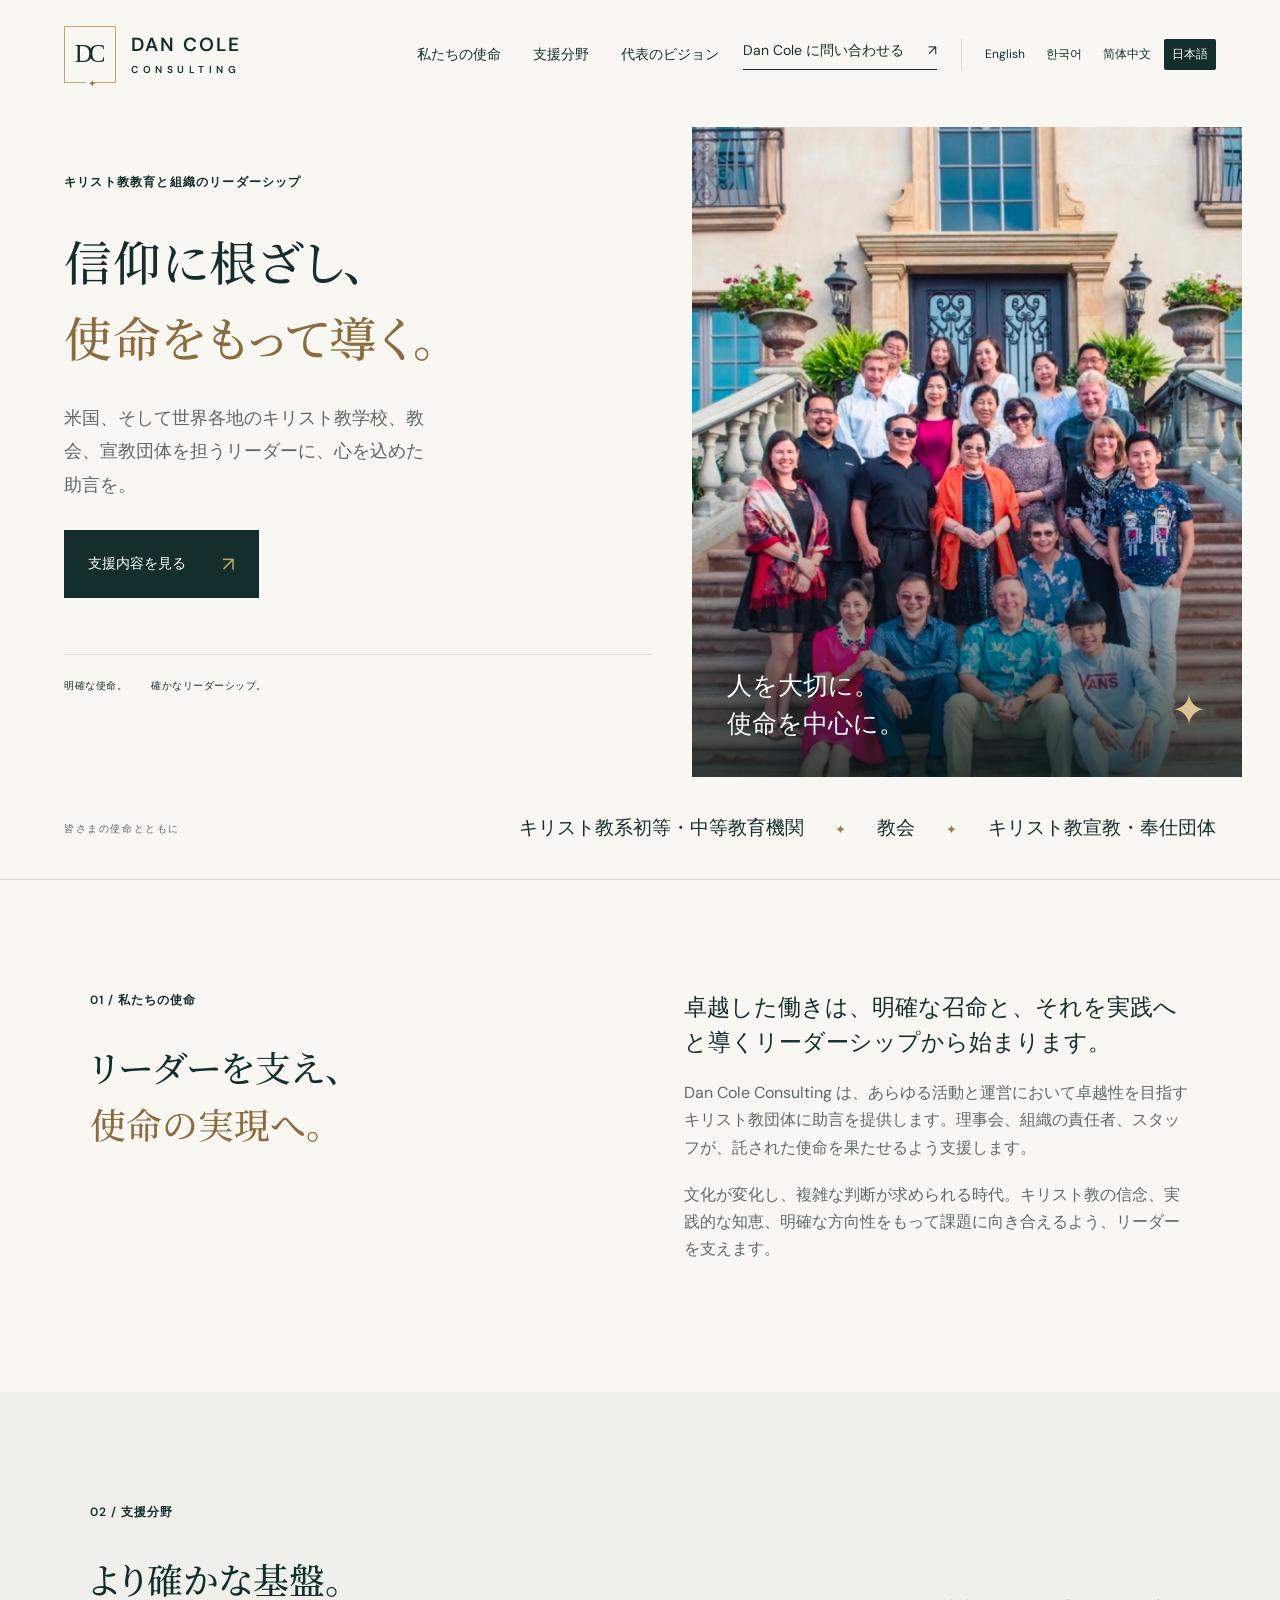
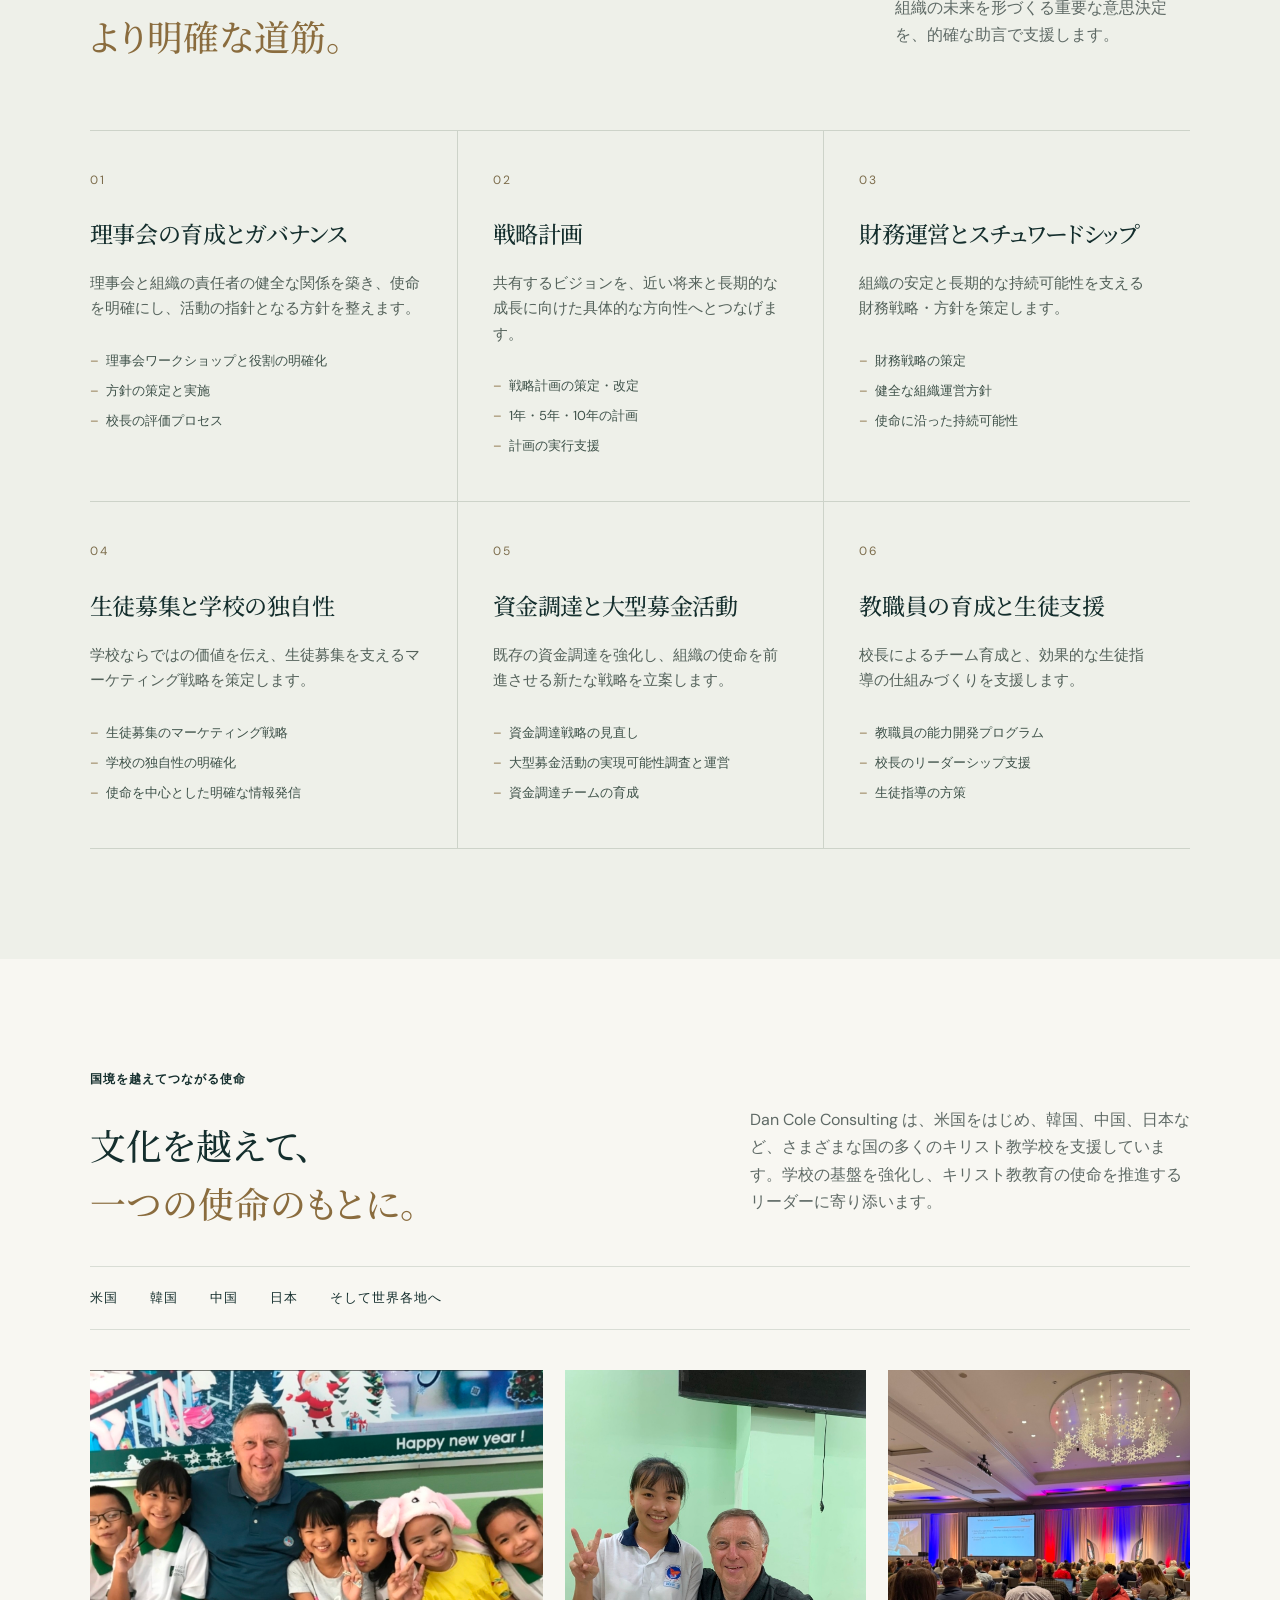
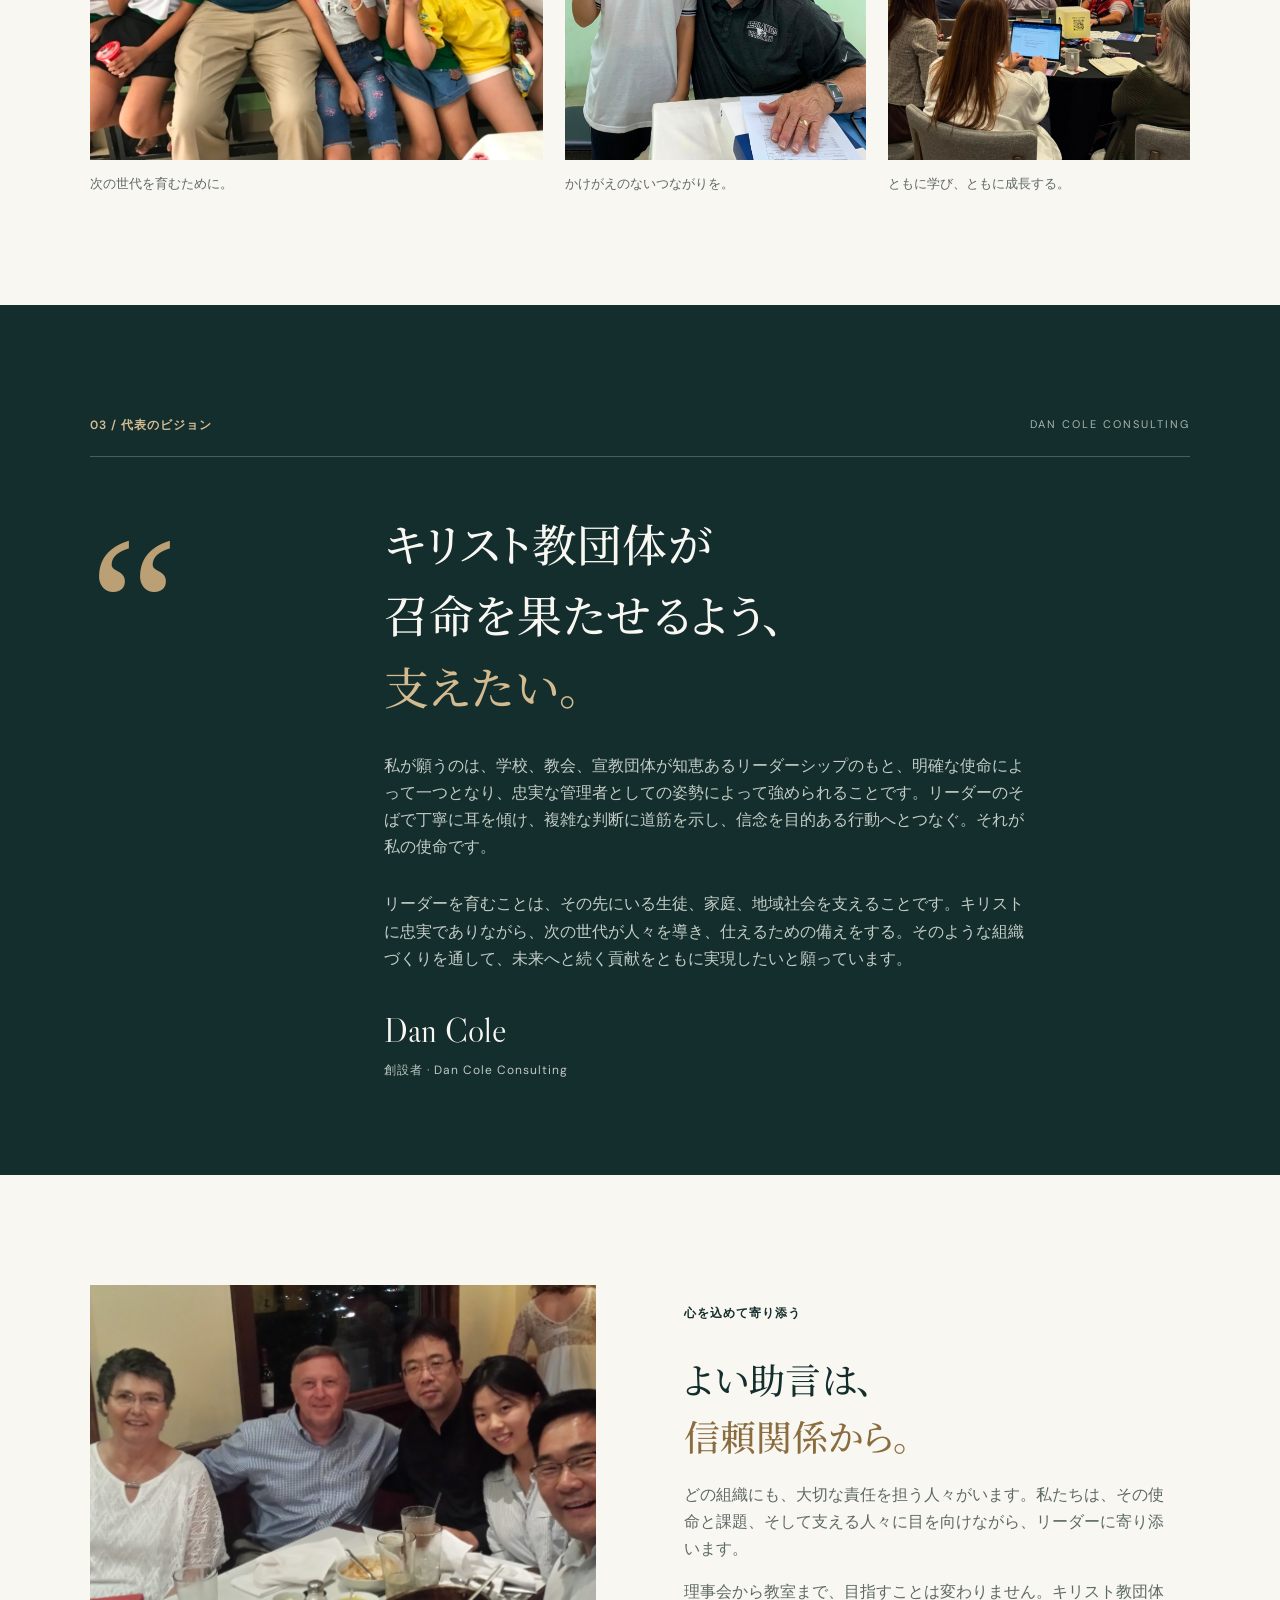
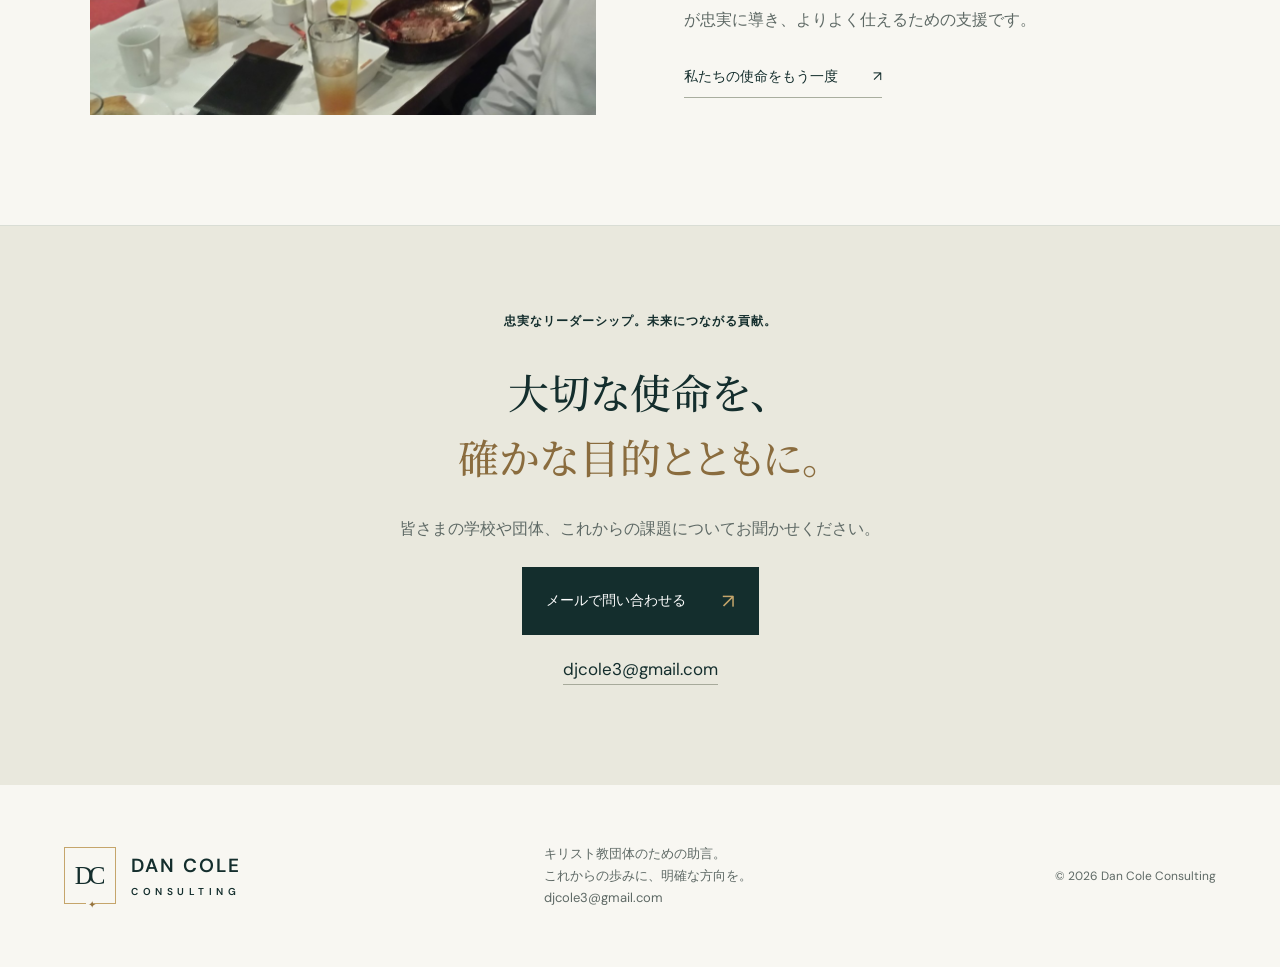
==== commit 170a3b5d: "Remove approved founder message draft notices in all languages" ====
--- a/ja.html
+++ b/ja.html
@@ -14,7 +14,7 @@
 <article><span class="service-no">06</span><h3>教職員の育成と生徒支援</h3><p>校長によるチーム育成と、効果的な生徒指導の仕組みづくりを支援します。</p><ul><li>教職員の能力開発プログラム</li><li>校長のリーダーシップ支援</li><li>生徒指導の方策</li></ul></article>
 </div></section>
 <section class="global section" id="global"><div class="section-heading"><div><p class="eyebrow">国境を越えてつながる使命</p><h2><span class="title-line">文化を越えて、</span><span class="title-line title-accent">一つの使命のもとに。</span></h2></div><p>Dan Cole Consulting は、米国をはじめ、韓国、中国、日本など、さまざまな国の多くのキリスト教学校を支援しています。学校の基盤を強化し、キリスト教教育の使命を推進するリーダーに寄り添います。</p></div><div aria-label="支援対象国" class="countries"><span>米国</span><span>韓国</span><span>中国</span><span>日本</span><span>そして世界各地へ</span></div><div class="global-gallery"><figure class="students-photo"><img alt="大人と生徒たちが並んで座り、笑顔を見せる様子" loading="lazy" src="assets/students.jpg"/><figcaption>次の世代を育むために。</figcaption></figure><figure><img alt="教室で生徒と大人が一緒に微笑む様子" loading="lazy" src="assets/student-connection.jpg"/><figcaption>かけがえのないつながりを。</figcaption></figure><figure><img alt="会議場で発表を聴く参加者たち" loading="lazy" src="assets/education-gathering.jpg"/><figcaption>ともに学び、ともに成長する。</figcaption></figure></div></section>
-<section class="vision section" id="vision"><div class="vision-top"><p class="eyebrow">03 / 代表のビジョン</p><span>DAN COLE CONSULTING</span></div><div class="vision-body"><span aria-hidden="true" class="quote-mark">“</span><div><h2><span class="title-line">キリスト教団体が</span><span class="title-line">召命を果たせるよう、</span><span class="title-line title-accent">支えたい。</span></h2><p>私が願うのは、学校、教会、宣教団体が知恵あるリーダーシップのもと、明確な使命によって一つとなり、忠実な管理者としての姿勢によって強められることです。リーダーのそばで丁寧に耳を傾け、複雑な判断に道筋を示し、信念を目的ある行動へとつなぐ。それが私の使命です。</p><p>リーダーを育むことは、その先にいる生徒、家庭、地域社会を支えることです。キリストに忠実でありながら、次の世代が人々を導き、仕えるための備えをする。そのような組織づくりを通して、未来へと続く貢献をともに実現したいと願っています。</p><div class="signature">Dan Cole<span>創設者 · Dan Cole Consulting</span></div><small class="draft-note">代表メッセージ案 · Dan Cole の確認用に作成。</small></div></div></section>
+<section class="vision section" id="vision"><div class="vision-top"><p class="eyebrow">03 / 代表のビジョン</p><span>DAN COLE CONSULTING</span></div><div class="vision-body"><span aria-hidden="true" class="quote-mark">“</span><div><h2><span class="title-line">キリスト教団体が</span><span class="title-line">召命を果たせるよう、</span><span class="title-line title-accent">支えたい。</span></h2><p>私が願うのは、学校、教会、宣教団体が知恵あるリーダーシップのもと、明確な使命によって一つとなり、忠実な管理者としての姿勢によって強められることです。リーダーのそばで丁寧に耳を傾け、複雑な判断に道筋を示し、信念を目的ある行動へとつなぐ。それが私の使命です。</p><p>リーダーを育むことは、その先にいる生徒、家庭、地域社会を支えることです。キリストに忠実でありながら、次の世代が人々を導き、仕えるための備えをする。そのような組織づくりを通して、未来へと続く貢献をともに実現したいと願っています。</p><div class="signature">Dan Cole<span>創設者 · Dan Cole Consulting</span></div></div></div></section>
 <section class="relationships section"><div class="relationship-photo"><img alt="食卓を囲んで食事と会話を楽しむ人々" loading="lazy" src="assets/conversation.jpg"/></div><div><p class="eyebrow">心を込めて寄り添う</p><h2><span class="title-line">よい助言は、</span><span class="title-line title-accent">信頼関係から。</span></h2><p>どの組織にも、大切な責任を担う人々がいます。私たちは、その使命と課題、そして支える人々に目を向けながら、リーダーに寄り添います。</p><p>理事会から教室まで、目指すことは変わりません。キリスト教団体が忠実に導き、よりよく仕えるための支援です。</p><a class="text-link" href="#mission">私たちの使命をもう一度 <span>↗</span></a></div></section>
 <section class="closing" id="contact"><p class="eyebrow">忠実なリーダーシップ。未来につながる貢献。</p><h2><span class="title-line">大切な使命を、</span><span class="title-line title-accent">確かな目的とともに。</span></h2><p class="contact-intro">皆さまの学校や団体、これからの課題についてお聞かせください。</p><a class="button" href="mailto:djcole3@gmail.com">メールで問い合わせる <span>↗</span></a><a class="contact-email" href="mailto:djcole3@gmail.com">djcole3@gmail.com</a></section></main>
 <footer><a class="brand" href="#"><span class="monogram">DC<span>✦</span></span><span>DAN COLE<small>CONSULTING</small></span></a><p>キリスト教団体のための助言。<br/>これからの歩みに、明確な方向を。<br/><a href="mailto:djcole3@gmail.com">djcole3@gmail.com</a></p><span>© 2026 Dan Cole Consulting</span></footer></body></html>
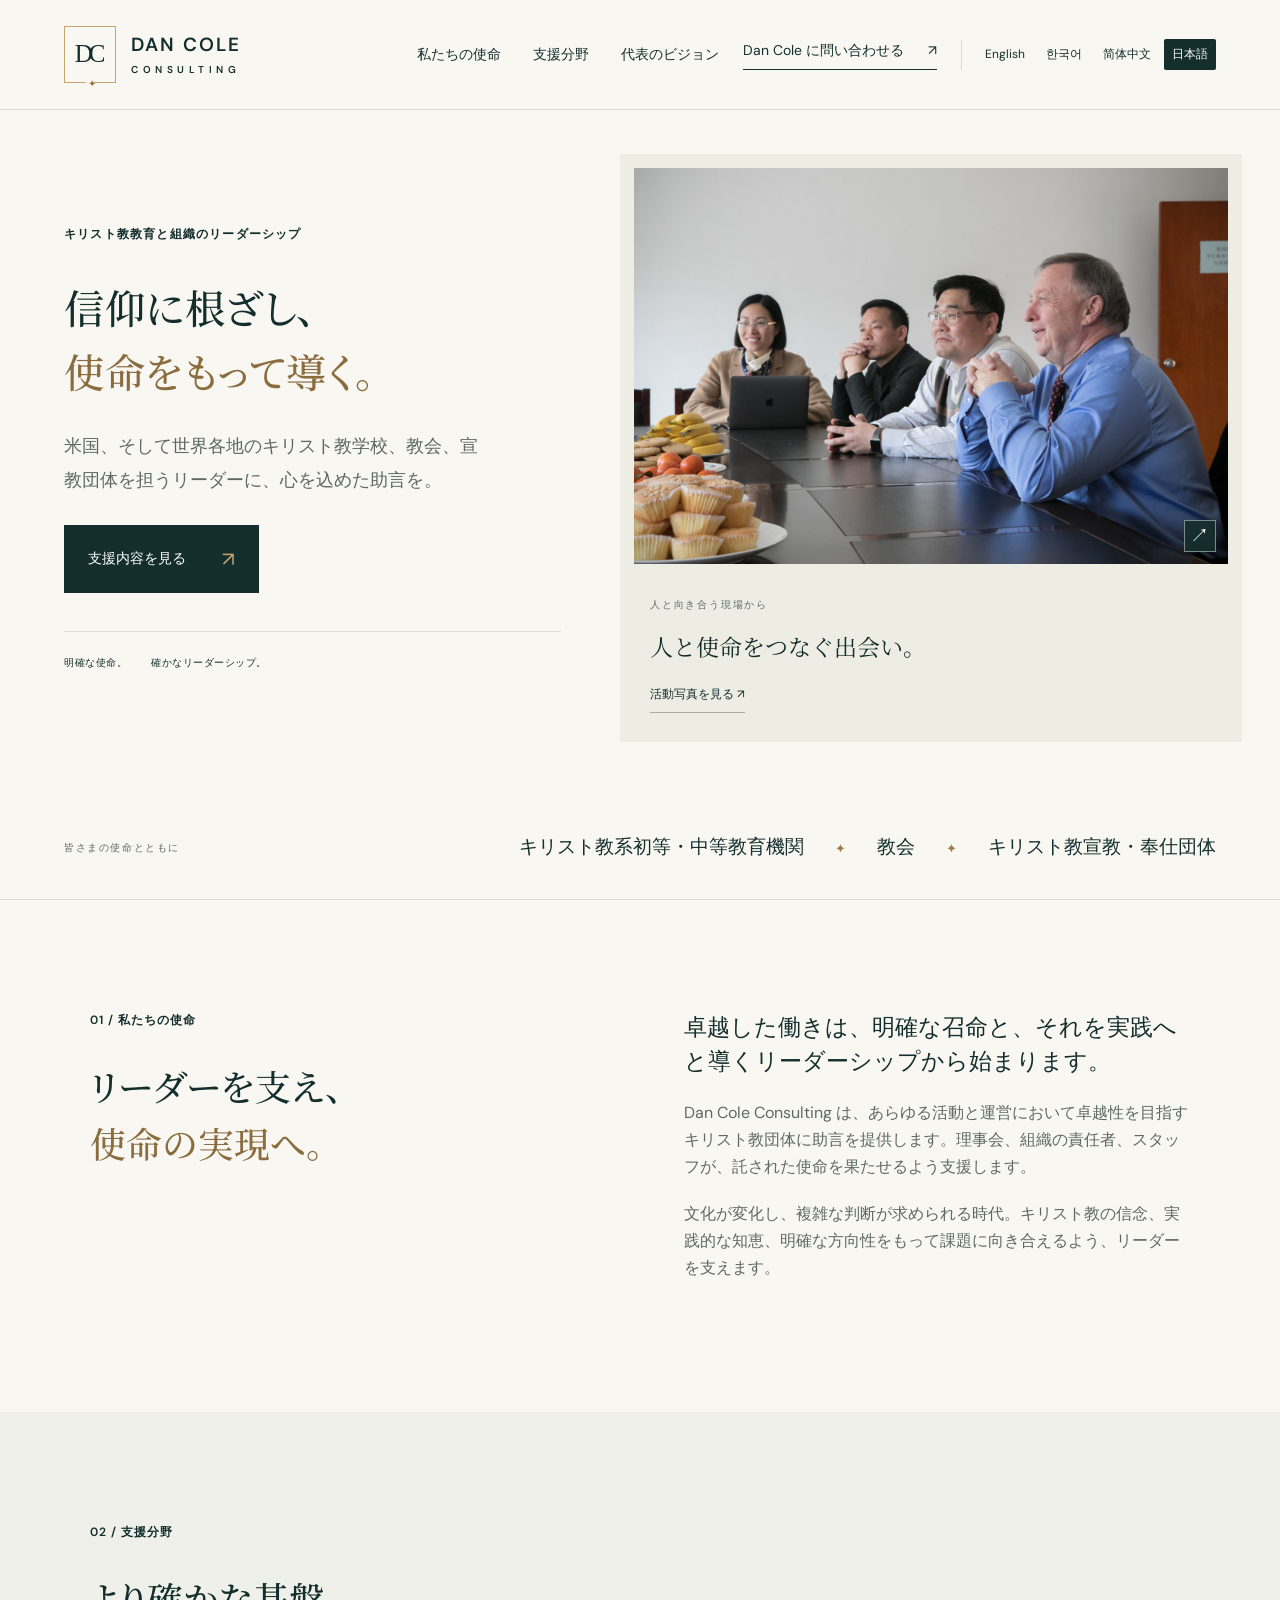
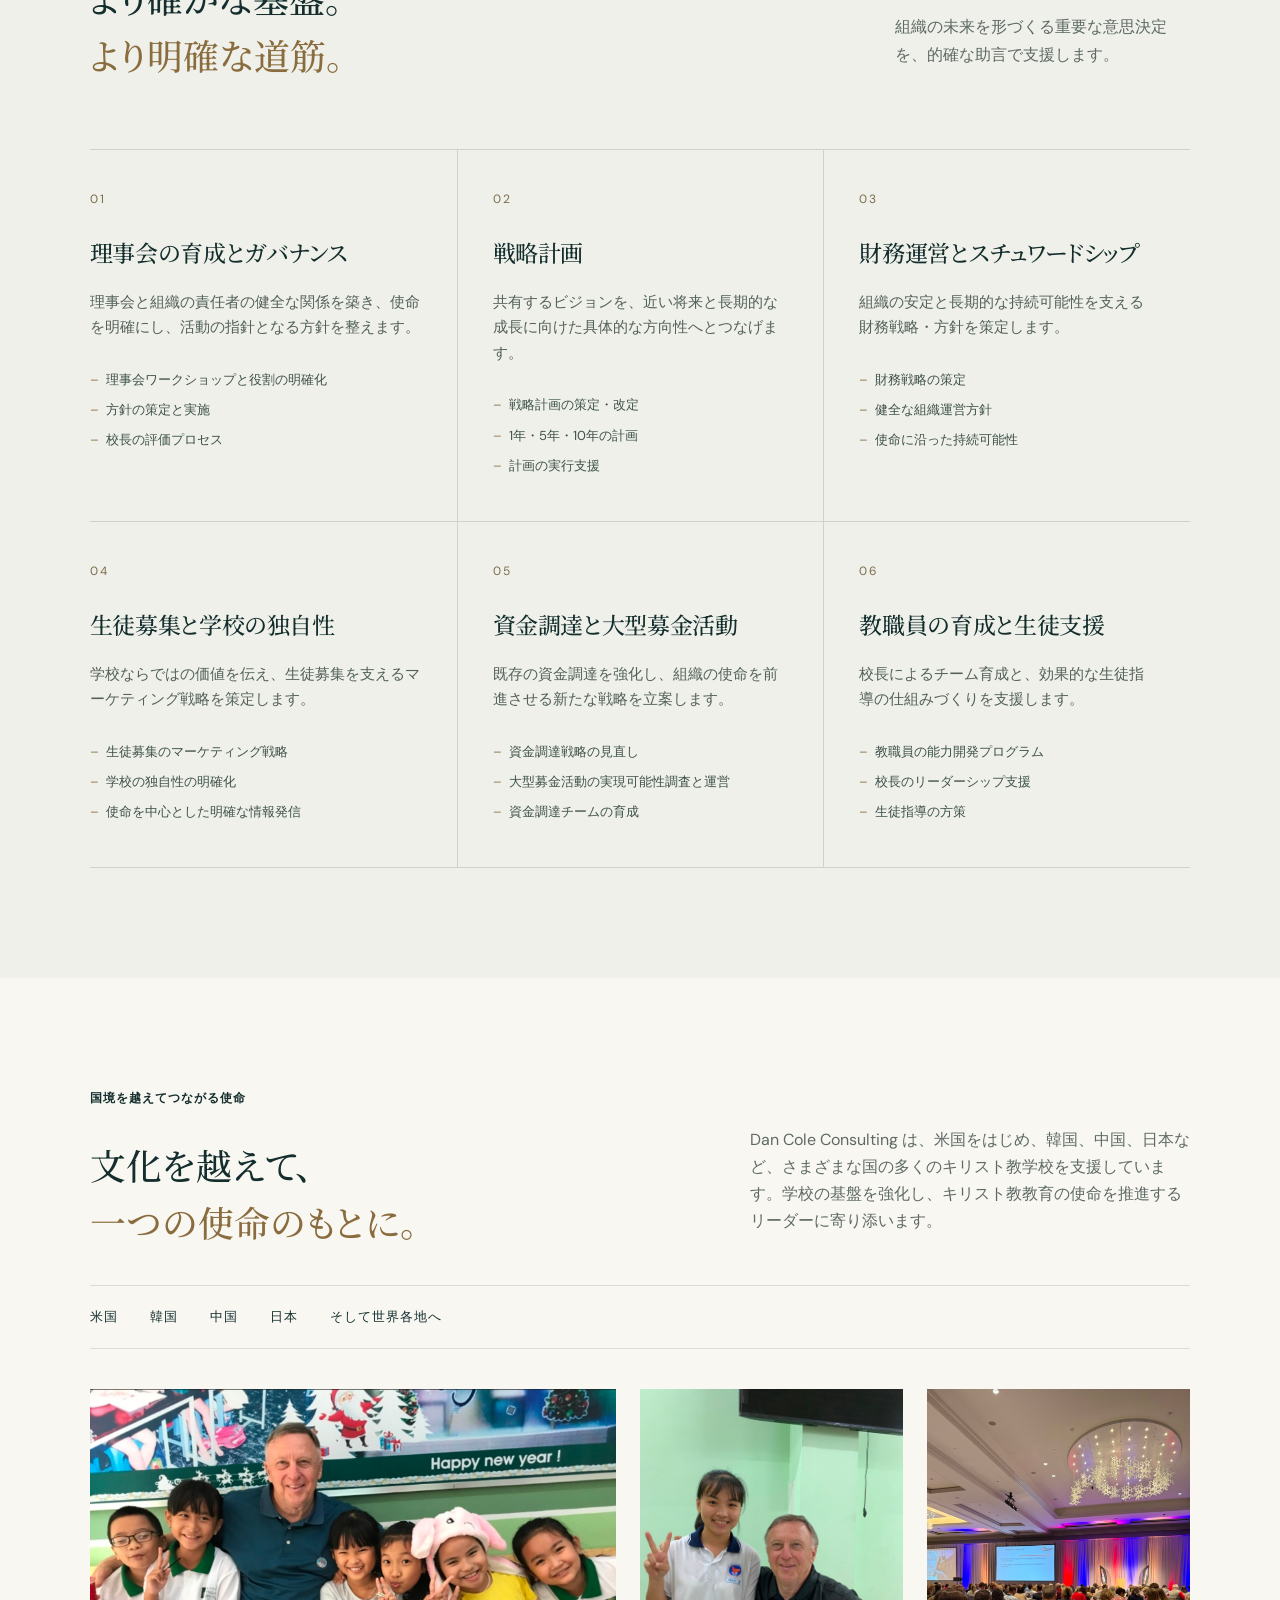
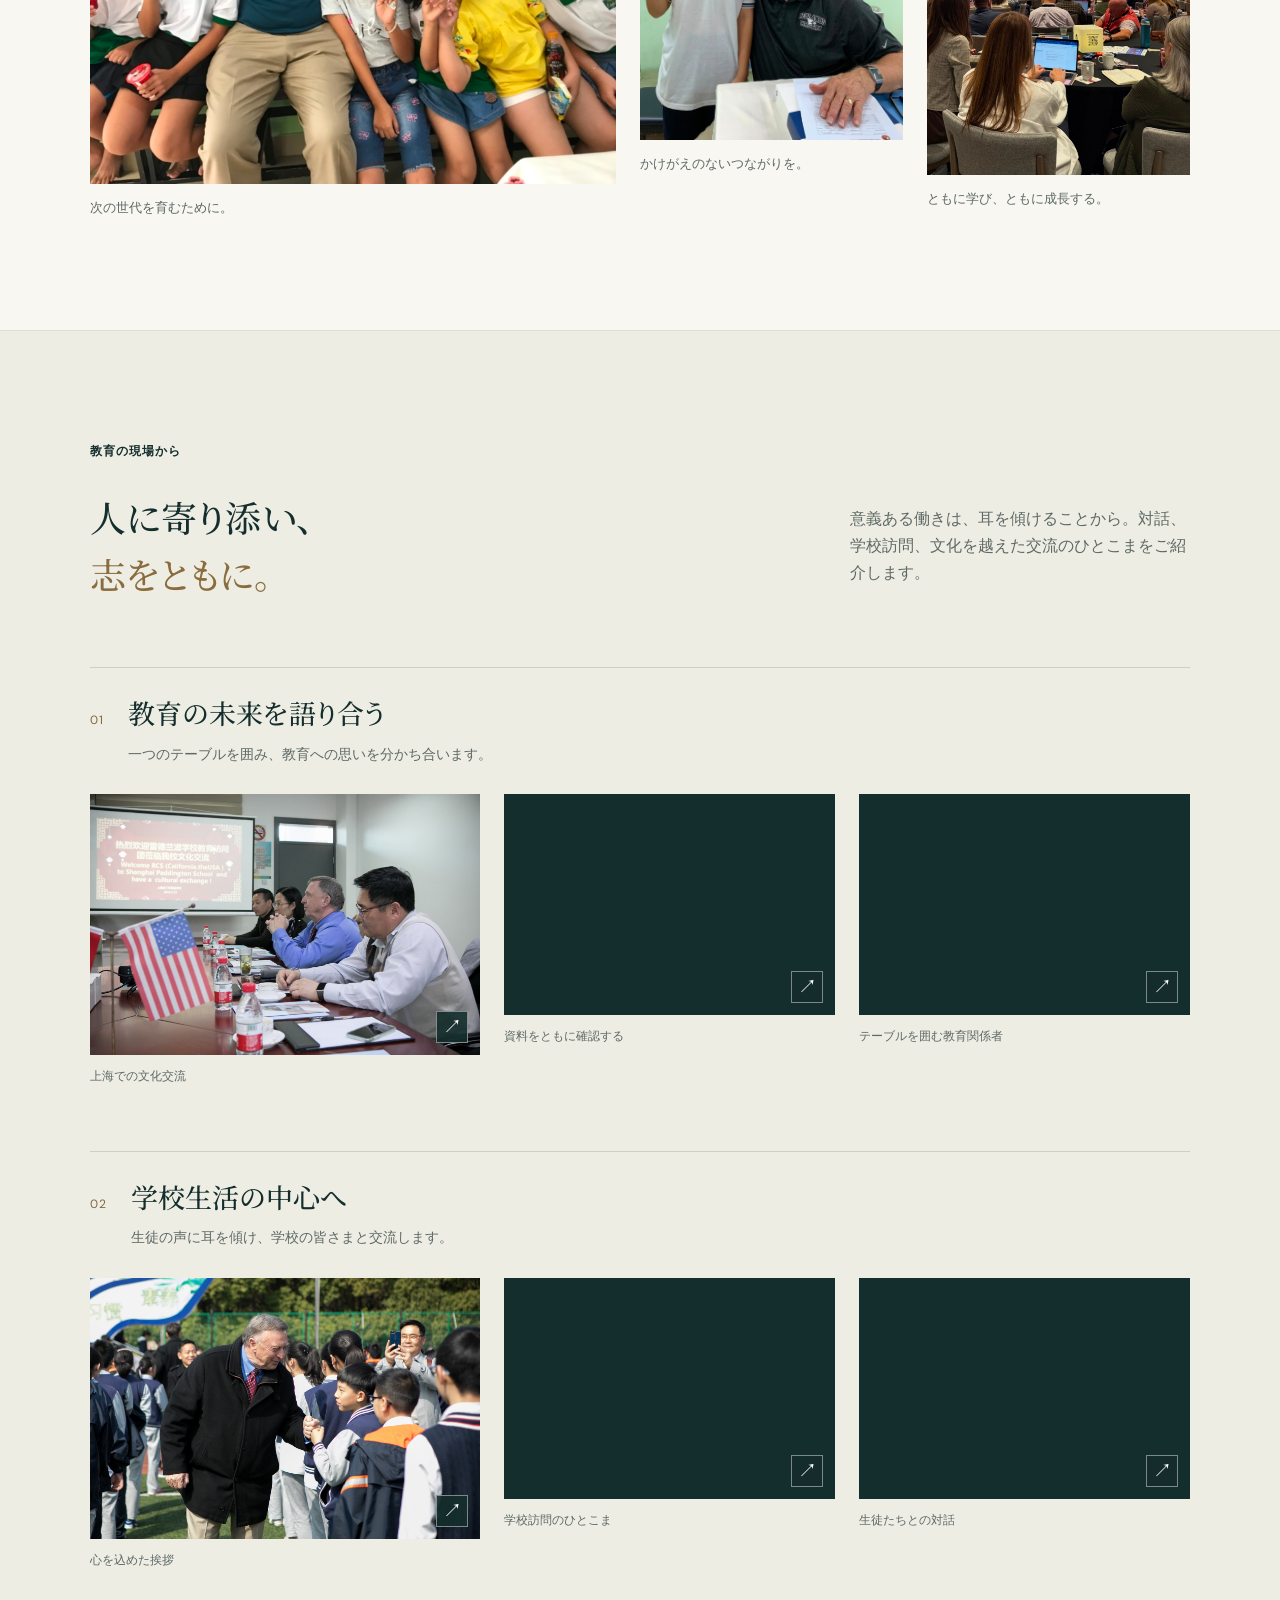
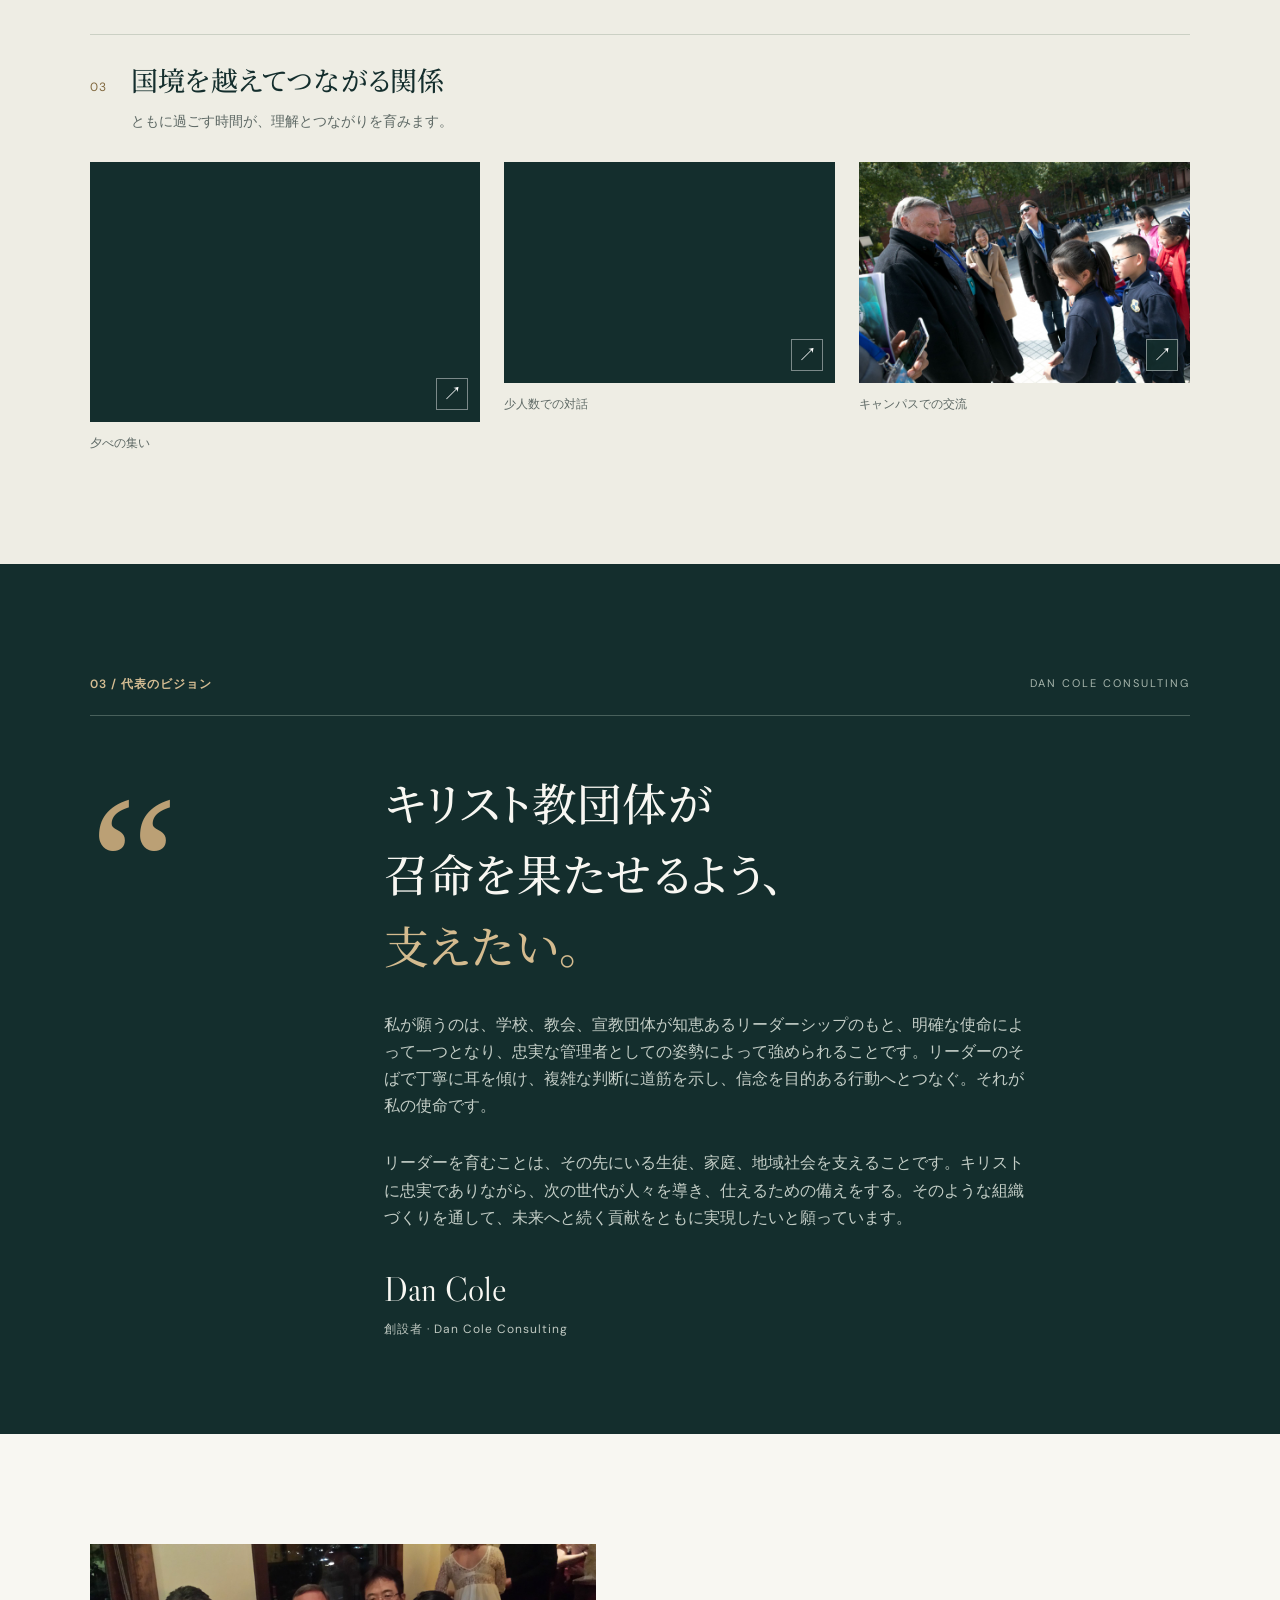
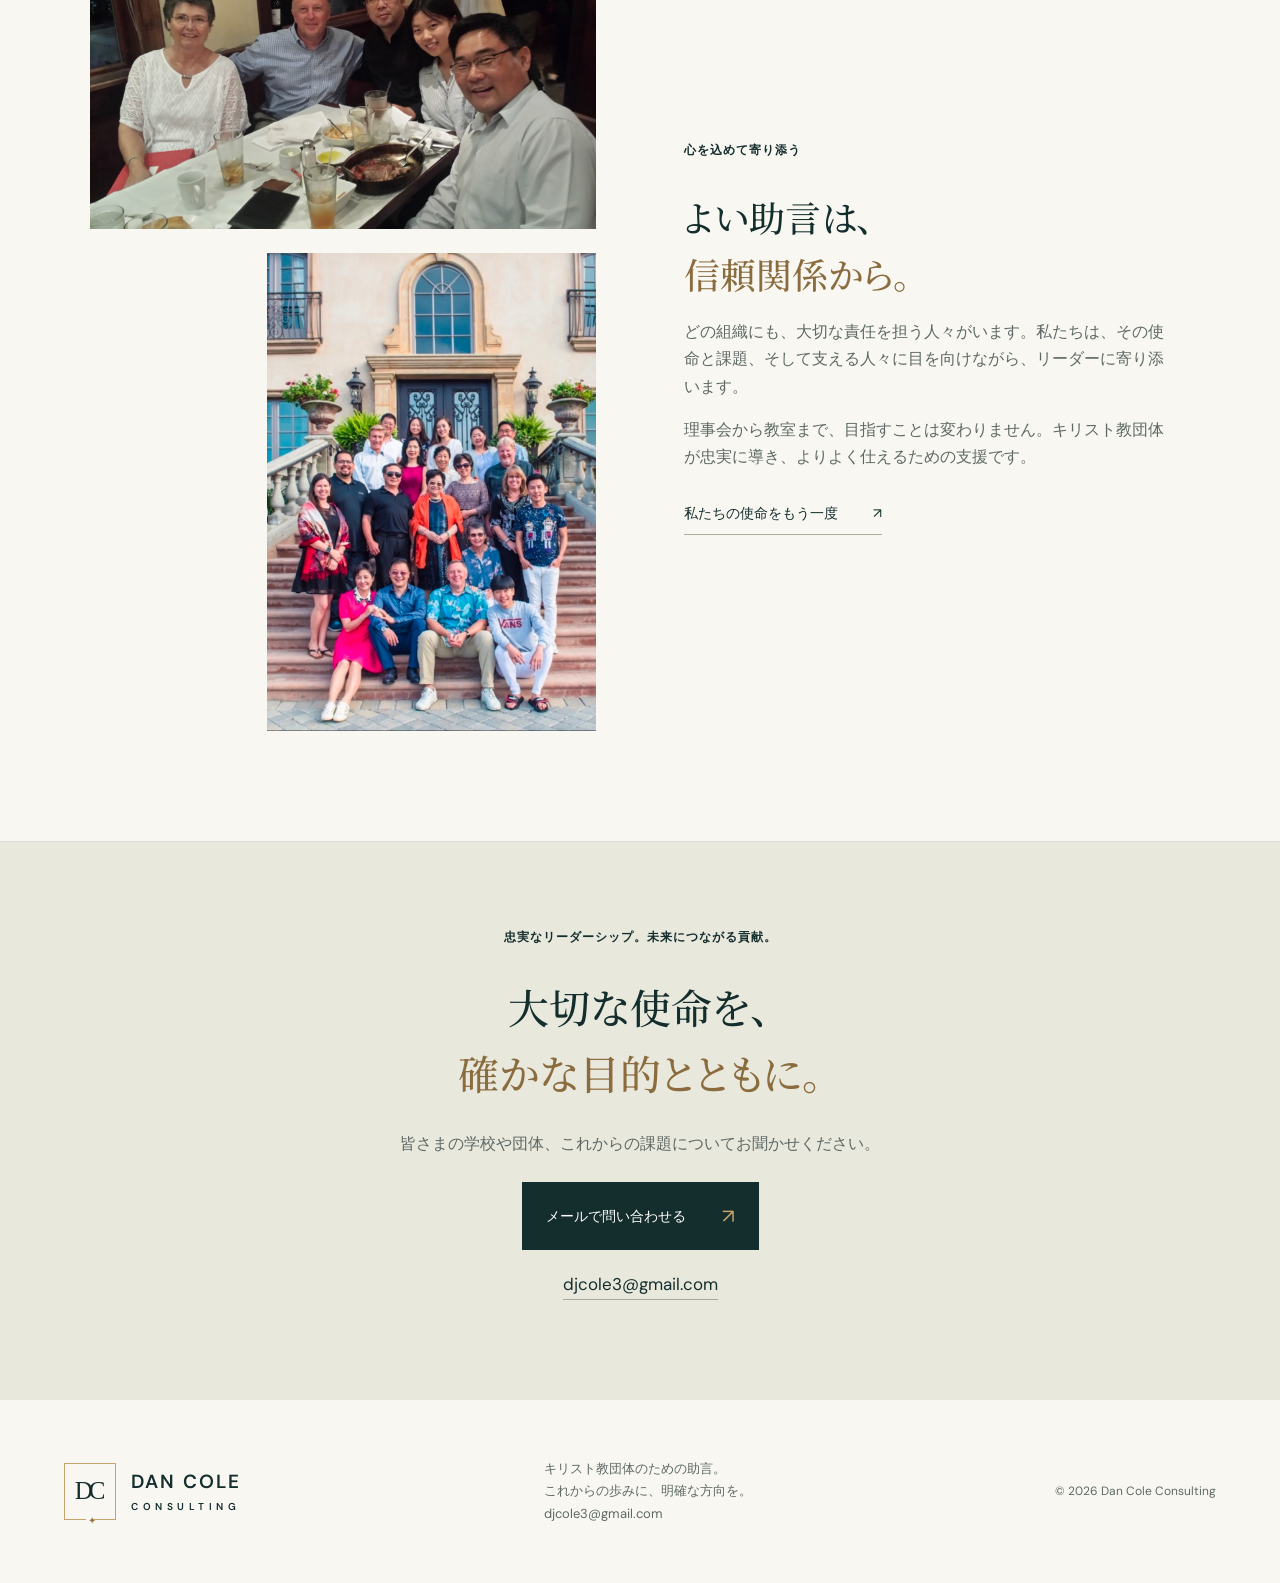
==== commit fdef44dd: "Elevate multilingual site with editorial field photography and accessible full-frame gallery" ====
--- a/ja.html
+++ b/ja.html
@@ -1,8 +1,8 @@
 <!DOCTYPE html>
 
-<html lang="ja"><head><meta charset="utf-8"/><meta content="width=device-width, initial-scale=1" name="viewport"/><title>Dan Cole Consulting | 信仰に根ざすリーダーシップ、未来につながる貢献</title><meta content="米国、韓国、中国、日本などのキリスト教学校・団体に向けたコンサルティング。理事会の育成、戦略計画、財務運営、資金調達、リーダーシップを支援します。" name="description"/><meta content="#142e2d" name="theme-color"/><link href="favicon.svg" rel="icon"/><link href="style.css" rel="stylesheet"/><link href="index.html" hreflang="en" rel="alternate"/><link href="ko.html" hreflang="ko" rel="alternate"/><link href="zh.html" hreflang="zh-Hans" rel="alternate"/><link href="ja.html" hreflang="ja" rel="alternate"/><link href="https://fonts.googleapis.com/css2?family=Noto+Serif+JP:wght@400;500;600&amp;display=swap" rel="stylesheet"/><link href="typography.css" rel="stylesheet"/></head>
+<html lang="ja"><head><meta charset="utf-8"/><meta content="width=device-width, initial-scale=1" name="viewport"/><title>Dan Cole Consulting | 信仰に根ざすリーダーシップ、未来につながる貢献</title><meta content="米国、韓国、中国、日本などのキリスト教学校・団体に向けたコンサルティング。理事会の育成、戦略計画、財務運営、資金調達、リーダーシップを支援します。" name="description"/><meta content="#142e2d" name="theme-color"/><link href="favicon.svg" rel="icon"/><link href="style.css" rel="stylesheet"/><link href="index.html" hreflang="en" rel="alternate"/><link href="ko.html" hreflang="ko" rel="alternate"/><link href="zh.html" hreflang="zh-Hans" rel="alternate"/><link href="ja.html" hreflang="ja" rel="alternate"/><link href="https://fonts.googleapis.com/css2?family=Noto+Serif+JP:wght@400;500;600&amp;display=swap" rel="stylesheet"/><link href="typography.css" rel="stylesheet"/><link href="editorial.css" rel="stylesheet"/></head>
 <body><a class="skip" href="#main">本文へ移動</a><header><a aria-label="Dan Cole Consulting ホーム" class="brand" href="#"><span class="monogram">DC<span>✦</span></span><span>DAN COLE<small>CONSULTING</small></span></a><nav aria-label="メインナビゲーション"><a href="#mission">私たちの使命</a><a href="#expertise">支援分野</a><a href="#vision">代表のビジョン</a></nav><a class="nav-cta" href="mailto:djcole3@gmail.com">Dan Cole に問い合わせる <span>↗</span></a><nav aria-label="言語を選択" class="language-switch"><a href="index.html" hreflang="en" lang="en">English</a><a href="ko.html" hreflang="ko" lang="ko">한국어</a><a href="zh.html" hreflang="zh-Hans" lang="zh-Hans">简体中文</a><a aria-current="page" href="ja.html" hreflang="ja" lang="ja">日本語</a></nav></header>
-<main id="main"><section class="hero"><div class="hero-copy"><p class="eyebrow">キリスト教教育と組織のリーダーシップ</p><h1><span class="title-line">信仰に根ざし、</span><span class="title-line title-accent">使命をもって導く。</span></h1><p class="intro">米国、そして世界各地のキリスト教学校、教会、宣教団体を担うリーダーに、心を込めた助言を。</p><a class="button" href="#expertise">支援内容を見る <span>↗</span></a><div class="hero-bottom"><span>明確な使命。</span><span>確かなリーダーシップ。</span></div></div><div class="hero-image"><img alt="屋外の階段に集まった人々" fetchpriority="high" src="assets/community.jpg"/><div class="image-caption"><span>人を大切に。<br/>使命を中心に。</span><span class="caption-mark">✦</span></div></div></section>
+<main id="main"><section class="hero"><div class="hero-copy"><p class="eyebrow">キリスト教教育と組織のリーダーシップ</p><h1><span class="title-line">信仰に根ざし、</span><span class="title-line title-accent">使命をもって導く。</span></h1><p class="intro">米国、そして世界各地のキリスト教学校、教会、宣教団体を担うリーダーに、心を込めた助言を。</p><a class="button" href="#expertise">支援内容を見る <span>↗</span></a><div class="hero-bottom"><span>明確な使命。</span><span>確かなリーダーシップ。</span></div></div><div class="hero-image"><figure class="field-photo"><button aria-label="写真全体を見る: ともに耳を傾ける" class="photo-open" type="button"><img alt="ともに耳を傾ける" decoding="async" fetchpriority="high" height="1024" src="assets/leadership-dialogue.jpg" width="1536"/><span aria-hidden="true" class="photo-expand">↗</span></button><figcaption>ともに耳を傾ける</figcaption></figure><div class="hero-photo-note"><span>人と向き合う現場から</span><p>人と使命をつなぐ出会い。</p><a class="text-link" href="#field-notes">活動写真を見る ↗</a></div></div></section>
 <div class="audience"><span>皆さまの使命とともに</span><p>キリスト教系初等・中等教育機関 <i>✦</i> 教会 <i>✦</i> キリスト教宣教・奉仕団体</p></div>
 <section class="mission section" id="mission"><div><p class="eyebrow">01 / 私たちの使命</p><h2><span class="title-line">リーダーを支え、</span><span class="title-line title-accent">使命の実現へ。</span></h2></div><div class="mission-copy"><p class="large">卓越した働きは、明確な召命と、それを実践へと導くリーダーシップから始まります。</p><p>Dan Cole Consulting は、あらゆる活動と運営において卓越性を目指すキリスト教団体に助言を提供します。理事会、組織の責任者、スタッフが、託された使命を果たせるよう支援します。</p><p>文化が変化し、複雑な判断が求められる時代。キリスト教の信念、実践的な知恵、明確な方向性をもって課題に向き合えるよう、リーダーを支えます。</p></div></section>
 <section class="expertise section" id="expertise"><div class="section-heading"><div><p class="eyebrow">02 / 支援分野</p><h2><span class="title-line">より確かな基盤。</span><span class="title-line title-accent">より明確な道筋。</span></h2></div><p>組織の未来を形づくる重要な意思決定を、的確な助言で支援します。</p></div><div class="services">
@@ -14,7 +14,7 @@
 <article><span class="service-no">06</span><h3>教職員の育成と生徒支援</h3><p>校長によるチーム育成と、効果的な生徒指導の仕組みづくりを支援します。</p><ul><li>教職員の能力開発プログラム</li><li>校長のリーダーシップ支援</li><li>生徒指導の方策</li></ul></article>
 </div></section>
 <section class="global section" id="global"><div class="section-heading"><div><p class="eyebrow">国境を越えてつながる使命</p><h2><span class="title-line">文化を越えて、</span><span class="title-line title-accent">一つの使命のもとに。</span></h2></div><p>Dan Cole Consulting は、米国をはじめ、韓国、中国、日本など、さまざまな国の多くのキリスト教学校を支援しています。学校の基盤を強化し、キリスト教教育の使命を推進するリーダーに寄り添います。</p></div><div aria-label="支援対象国" class="countries"><span>米国</span><span>韓国</span><span>中国</span><span>日本</span><span>そして世界各地へ</span></div><div class="global-gallery"><figure class="students-photo"><img alt="大人と生徒たちが並んで座り、笑顔を見せる様子" loading="lazy" src="assets/students.jpg"/><figcaption>次の世代を育むために。</figcaption></figure><figure><img alt="教室で生徒と大人が一緒に微笑む様子" loading="lazy" src="assets/student-connection.jpg"/><figcaption>かけがえのないつながりを。</figcaption></figure><figure><img alt="会議場で発表を聴く参加者たち" loading="lazy" src="assets/education-gathering.jpg"/><figcaption>ともに学び、ともに成長する。</figcaption></figure></div></section>
-<section class="vision section" id="vision"><div class="vision-top"><p class="eyebrow">03 / 代表のビジョン</p><span>DAN COLE CONSULTING</span></div><div class="vision-body"><span aria-hidden="true" class="quote-mark">“</span><div><h2><span class="title-line">キリスト教団体が</span><span class="title-line">召命を果たせるよう、</span><span class="title-line title-accent">支えたい。</span></h2><p>私が願うのは、学校、教会、宣教団体が知恵あるリーダーシップのもと、明確な使命によって一つとなり、忠実な管理者としての姿勢によって強められることです。リーダーのそばで丁寧に耳を傾け、複雑な判断に道筋を示し、信念を目的ある行動へとつなぐ。それが私の使命です。</p><p>リーダーを育むことは、その先にいる生徒、家庭、地域社会を支えることです。キリストに忠実でありながら、次の世代が人々を導き、仕えるための備えをする。そのような組織づくりを通して、未来へと続く貢献をともに実現したいと願っています。</p><div class="signature">Dan Cole<span>創設者 · Dan Cole Consulting</span></div></div></div></section>
-<section class="relationships section"><div class="relationship-photo"><img alt="食卓を囲んで食事と会話を楽しむ人々" loading="lazy" src="assets/conversation.jpg"/></div><div><p class="eyebrow">心を込めて寄り添う</p><h2><span class="title-line">よい助言は、</span><span class="title-line title-accent">信頼関係から。</span></h2><p>どの組織にも、大切な責任を担う人々がいます。私たちは、その使命と課題、そして支える人々に目を向けながら、リーダーに寄り添います。</p><p>理事会から教室まで、目指すことは変わりません。キリスト教団体が忠実に導き、よりよく仕えるための支援です。</p><a class="text-link" href="#mission">私たちの使命をもう一度 <span>↗</span></a></div></section>
+<section class="field-notes section" id="field-notes"><div class="section-heading"><div><p class="eyebrow">教育の現場から</p><h2><span class="title-line">人に寄り添い、</span><span class="title-line title-accent">志をともに。</span></h2></div><p>意義ある働きは、耳を傾けることから。対話、学校訪問、文化を越えた交流のひとこまをご紹介します。</p></div><div class="photo-chapter"><div class="chapter-heading"><span class="chapter-no">01</span><div><h3>教育の未来を語り合う</h3><p>一つのテーブルを囲み、教育への思いを分かち合います。</p></div></div><div class="field-grid"><figure class="field-photo"><button aria-label="写真全体を見る: 上海での文化交流" class="photo-open" type="button"><img alt="上海での文化交流" decoding="async" height="1024" loading="lazy" src="assets/cultural-exchange.jpg" width="1536"/><span aria-hidden="true" class="photo-expand">↗</span></button><figcaption>上海での文化交流</figcaption></figure><figure class="field-photo"><button aria-label="写真全体を見る: 資料をともに確認する" class="photo-open" type="button"><img alt="資料をともに確認する" decoding="async" height="1024" loading="lazy" src="assets/shared-planning.jpg" width="1536"/><span aria-hidden="true" class="photo-expand">↗</span></button><figcaption>資料をともに確認する</figcaption></figure><figure class="field-photo"><button aria-label="写真全体を見る: テーブルを囲む教育関係者" class="photo-open" type="button"><img alt="テーブルを囲む教育関係者" decoding="async" height="1024" loading="lazy" src="assets/leadership-gathering.jpg" width="1536"/><span aria-hidden="true" class="photo-expand">↗</span></button><figcaption>テーブルを囲む教育関係者</figcaption></figure></div></div><div class="photo-chapter"><div class="chapter-heading"><span class="chapter-no">02</span><div><h3>学校生活の中心へ</h3><p>生徒の声に耳を傾け、学校の皆さまと交流します。</p></div></div><div class="field-grid"><figure class="field-photo"><button aria-label="写真全体を見る: 心を込めた挨拶" class="photo-open" type="button"><img alt="心を込めた挨拶" decoding="async" height="1024" loading="lazy" src="assets/student-welcome.jpg" width="1536"/><span aria-hidden="true" class="photo-expand">↗</span></button><figcaption>心を込めた挨拶</figcaption></figure><figure class="field-photo"><button aria-label="写真全体を見る: 学校訪問のひとこま" class="photo-open" type="button"><img alt="学校訪問のひとこま" decoding="async" height="1024" loading="lazy" src="assets/school-visit.jpg" width="1536"/><span aria-hidden="true" class="photo-expand">↗</span></button><figcaption>学校訪問のひとこま</figcaption></figure><figure class="field-photo"><button aria-label="写真全体を見る: 生徒たちとの対話" class="photo-open" type="button"><img alt="生徒たちとの対話" decoding="async" height="1024" loading="lazy" src="assets/student-conversations.jpg" width="1536"/><span aria-hidden="true" class="photo-expand">↗</span></button><figcaption>生徒たちとの対話</figcaption></figure></div></div><div class="photo-chapter"><div class="chapter-heading"><span class="chapter-no">03</span><div><h3>国境を越えてつながる関係</h3><p>ともに過ごす時間が、理解とつながりを育みます。</p></div></div><div class="field-grid"><figure class="field-photo"><button aria-label="写真全体を見る: 夕べの集い" class="photo-open" type="button"><img alt="夕べの集い" decoding="async" height="1024" loading="lazy" src="assets/community-evening.jpg" width="1536"/><span aria-hidden="true" class="photo-expand">↗</span></button><figcaption>夕べの集い</figcaption></figure><figure class="field-photo"><button aria-label="写真全体を見る: 少人数での対話" class="photo-open" type="button"><img alt="少人数での対話" decoding="async" height="1024" loading="lazy" src="assets/personal-counsel.jpg" width="1536"/><span aria-hidden="true" class="photo-expand">↗</span></button><figcaption>少人数での対話</figcaption></figure><figure class="field-photo"><button aria-label="写真全体を見る: キャンパスでの交流" class="photo-open" type="button"><img alt="キャンパスでの交流" decoding="async" height="1024" loading="lazy" src="assets/campus-connections.jpg" width="1536"/><span aria-hidden="true" class="photo-expand">↗</span></button><figcaption>キャンパスでの交流</figcaption></figure></div></div></section><section class="vision section" id="vision"><div class="vision-top"><p class="eyebrow">03 / 代表のビジョン</p><span>DAN COLE CONSULTING</span></div><div class="vision-body"><span aria-hidden="true" class="quote-mark">“</span><div><h2><span class="title-line">キリスト教団体が</span><span class="title-line">召命を果たせるよう、</span><span class="title-line title-accent">支えたい。</span></h2><p>私が願うのは、学校、教会、宣教団体が知恵あるリーダーシップのもと、明確な使命によって一つとなり、忠実な管理者としての姿勢によって強められることです。リーダーのそばで丁寧に耳を傾け、複雑な判断に道筋を示し、信念を目的ある行動へとつなぐ。それが私の使命です。</p><p>リーダーを育むことは、その先にいる生徒、家庭、地域社会を支えることです。キリストに忠実でありながら、次の世代が人々を導き、仕えるための備えをする。そのような組織づくりを通して、未来へと続く貢献をともに実現したいと願っています。</p><div class="signature">Dan Cole<span>創設者 · Dan Cole Consulting</span></div></div></div></section>
+<section class="relationships section"><div class="relationship-photo"><img alt="食卓を囲んで食事と会話を楽しむ人々" loading="lazy" src="assets/conversation.jpg"/><img alt="屋外の階段に集まった人々" class="community-memory" loading="lazy" src="assets/community.jpg"/></div><div><p class="eyebrow">心を込めて寄り添う</p><h2><span class="title-line">よい助言は、</span><span class="title-line title-accent">信頼関係から。</span></h2><p>どの組織にも、大切な責任を担う人々がいます。私たちは、その使命と課題、そして支える人々に目を向けながら、リーダーに寄り添います。</p><p>理事会から教室まで、目指すことは変わりません。キリスト教団体が忠実に導き、よりよく仕えるための支援です。</p><a class="text-link" href="#mission">私たちの使命をもう一度 <span>↗</span></a></div></section>
 <section class="closing" id="contact"><p class="eyebrow">忠実なリーダーシップ。未来につながる貢献。</p><h2><span class="title-line">大切な使命を、</span><span class="title-line title-accent">確かな目的とともに。</span></h2><p class="contact-intro">皆さまの学校や団体、これからの課題についてお聞かせください。</p><a class="button" href="mailto:djcole3@gmail.com">メールで問い合わせる <span>↗</span></a><a class="contact-email" href="mailto:djcole3@gmail.com">djcole3@gmail.com</a></section></main>
-<footer><a class="brand" href="#"><span class="monogram">DC<span>✦</span></span><span>DAN COLE<small>CONSULTING</small></span></a><p>キリスト教団体のための助言。<br/>これからの歩みに、明確な方向を。<br/><a href="mailto:djcole3@gmail.com">djcole3@gmail.com</a></p><span>© 2026 Dan Cole Consulting</span></footer></body></html>
+<footer><a class="brand" href="#"><span class="monogram">DC<span>✦</span></span><span>DAN COLE<small>CONSULTING</small></span></a><p>キリスト教団体のための助言。<br/>これからの歩みに、明確な方向を。<br/><a href="mailto:djcole3@gmail.com">djcole3@gmail.com</a></p><span>© 2026 Dan Cole Consulting</span></footer><dialog aria-label="写真全体を見る" class="photo-dialog"><div class="viewer-toolbar"><span class="viewer-count"></span><button aria-label="写真を閉じる" class="viewer-close">×</button></div><img alt="" class="viewer-image"/><div class="viewer-bottom"><button aria-label="前の写真" class="viewer-prev">←</button><p class="viewer-caption"></p><button aria-label="次の写真" class="viewer-next">→</button></div></dialog><script defer="" src="gallery.js"></script></body></html>
--- a/style.css
+++ b/style.css
@@ -1,7 +1,7 @@
 @import url('https://fonts.googleapis.com/css2?family=DM+Sans:wght@400;500;600;700&family=Libre+Caslon+Display&display=swap');
-:root{--ink:#142e2d;--paper:#f8f7f2;--gold:#c5a56b;--muted:#5e6965;--line:#d9ddd5}*{box-sizing:border-box}html{scroll-behavior:smooth;scroll-padding-top:30px}body{margin:0;background:var(--paper);color:var(--ink);font-family:'DM Sans',Arial,sans-serif;font-size:16px;line-height:1.7}a{color:inherit;text-decoration:none}a:focus-visible{outline:3px solid #ad823b;outline-offset:6px}.skip{position:absolute;top:-100px;z-index:9;background:white;padding:10px}.skip:focus{top:0}header{max-width:1600px;margin:auto;display:flex;align-items:center;justify-content:space-between;padding:26px 5%;gap:24px}.brand{display:flex;align-items:center;gap:15px;font-size:19px;letter-spacing:2px;line-height:1.3;font-weight:600}.brand small{display:block;font-size:10px;letter-spacing:4.5px;margin-top:6px}.monogram{position:relative;display:flex;align-items:center;justify-content:center;border:1px solid var(--gold);width:52px;height:57px;font-family:Georgia,serif;font-weight:400;letter-spacing:-4px;font-size:25px;padding-right:4px}.monogram span{font-size:10px;position:absolute;bottom:-8px;left:21px;background:var(--paper);padding:0 2px;color:#96733c}nav{display:flex;gap:32px;font-size:14px}.nav-cta{font-size:14px;border-bottom:1px solid var(--ink);padding-bottom:6px}.nav-cta span{margin-left:20px}.hero{max-width:1600px;margin:auto;display:grid;grid-template-columns:1.07fr 1fr;padding:18px 3% 0 5%;gap:40px}.hero-copy{padding:45px 0 0;display:flex;flex-direction:column;align-items:flex-start}.eyebrow{font-size:12px;letter-spacing:2px;font-weight:600;line-height:1.7;margin:0 0 27px}.hero .eyebrow{font-size:11px;letter-spacing:1.6px}.eyebrow>span{display:inline-block;width:20px;border-top:1px solid var(--gold);vertical-align:middle;margin-right:10px}h1,h2{font-family:'Libre Caslon Display',Georgia,serif;font-weight:400;line-height:1.04;letter-spacing:-2px;margin:0}h1{font-size:clamp(68px,7.3vw,112px)}em{font-weight:400;color:#8a6c3e}h1 em,h2 em{font-style:italic}.intro{max-width:360px;color:var(--muted);font-size:18px;line-height:1.7;margin:27px 0 28px}.button{background:var(--ink);color:#fff;display:inline-flex;align-items:center;gap:36px;padding:17px 24px;font-size:14px;transition:background .2s}.button:hover{background:#2d4945}.button span{font-size:20px;color:var(--gold)}.hero-bottom{margin-top:56px;padding:22px 0;display:flex;gap:24px;border-top:1px solid var(--line);font-size:10px;letter-spacing:1.4px;width:100%}.hero-image{position:relative;min-height:650px;overflow:hidden}.hero-image img{width:100%;height:100%;object-fit:cover;position:absolute;object-position:center 43%}.hero-image:after{content:'';position:absolute;inset:55% 0 0;background:linear-gradient(transparent,rgba(5,23,20,.8))}.image-caption{position:absolute;bottom:35px;left:35px;right:35px;z-index:1;color:white;display:flex;align-items:end;justify-content:space-between;font-family:'Libre Caslon Display',Georgia,serif;font-size:29px;line-height:1.2}.caption-mark{font-size:43px;color:#dbc293}.audience{max-width:1440px;margin:0 auto;padding:35px 5%;display:flex;align-items:center;justify-content:space-between;border-bottom:1px solid var(--line);gap:20px}.audience>span{font-size:10px;letter-spacing:1.6px;color:var(--muted)}.audience p{font-family:'Libre Caslon Display',Georgia,serif;font-size:24px;margin:0}.audience i{color:#9b7a46;font-size:13px;padding:0 26px;font-style:normal}.section{padding:110px 7%;max-width:1500px;margin:auto}h2{font-size:clamp(42px,4.2vw,64px)}.mission{display:grid;grid-template-columns:1fr 1fr;gap:8%}.mission-copy p{color:var(--muted);margin:0 0 20px}.mission-copy .large{font-size:23px;color:var(--ink);line-height:1.5}.expertise{background:#eef0e9;max-width:none}.section-heading{display:flex;justify-content:space-between;align-items:end;gap:40px;max-width:1290px;margin:auto}.section-heading>p{max-width:295px;color:var(--muted)}.services{display:grid;grid-template-columns:repeat(3,1fr);max-width:1290px;margin:65px auto 0;border-top:1px solid #cdd3c9}.services article{padding:34px 35px 40px 0;border-bottom:1px solid #cdd3c9}.services article:not(:nth-child(3n+1)){padding-left:35px;border-left:1px solid #cdd3c9}.service-no{color:#7c6c4b;font-size:12px;letter-spacing:2px}h3{font-family:'Libre Caslon Display',Georgia,serif;font-size:34px;font-weight:400;line-height:1.15;letter-spacing:-.5px;margin:22px 0 19px}.services p{font-size:15px;color:#53615a}.services ul{padding:0;list-style:none;margin:24px 0 0;font-size:13px;line-height:1.7;color:#3e5149}.services li{padding:4px 0 4px 16px;position:relative}.services li:before{content:'–';position:absolute;left:0;color:#8e754b}.vision{background:var(--ink);color:var(--paper);max-width:none;padding-bottom:95px}.vision-top{display:flex;justify-content:space-between;border-bottom:1px solid #48605b;padding-bottom:20px}.vision-top>span{font-size:11px;letter-spacing:2px;color:#a7b6ad}.vision-top .eyebrow{margin:0;color:#d5bd93}.vision-body{display:grid;grid-template-columns:1fr 3fr;max-width:1170px;margin:50px auto 0}.quote-mark{font-family:Georgia,serif;font-size:200px;color:#bba075;line-height:1}.vision h2{font-size:clamp(44px,5.2vw,78px);line-height:1.07}.vision h2 em{color:#d4bb8f}.vision-body p{color:#c4cec7;max-width:650px;margin-top:30px}.signature{font-family:'Libre Caslon Display',Georgia,serif;font-size:34px;margin-top:30px}.signature span{display:block;font-family:'DM Sans',Arial,sans-serif;font-size:12px;letter-spacing:1px;color:#c0c9c2}.draft-note{display:block;font-size:12px;color:#aebbb3;margin-top:26px}.relationships{display:grid;grid-template-columns:1fr 1fr;gap:8%;align-items:center}.relationship-photo img{width:100%;height:430px;object-fit:cover;object-position:40% center;display:block}.relationships p:not(.eyebrow){color:var(--muted);max-width:480px}.text-link{display:inline-flex;gap:35px;font-size:14px;border-bottom:1px solid #a9ae9f;padding-bottom:8px;margin-top:16px}.closing{text-align:center;padding:85px 24px 100px;border-top:1px solid var(--line);background:#e9e8dd}.closing h2{font-size:clamp(46px,5vw,72px)}.closing .button{margin-top:35px}footer{display:flex;align-items:center;justify-content:space-between;gap:30px;padding:45px 5%}footer p{font-size:13px;color:var(--muted)}footer>span{font-size:12px;color:var(--muted)}
+:root{--ink:#142e2d;--paper:#f8f7f2;--gold:#c5a56b;--muted:#5e6965;--line:#d9ddd5}*{box-sizing:border-box}html{scroll-behavior:smooth;scroll-padding-top:30px}body{margin:0;background:var(--paper);color:var(--ink);font-family:'DM Sans',Arial,sans-serif;font-size:16px;line-height:1.7}a{color:inherit;text-decoration:none}a:focus-visible{outline:3px solid #ad823b;outline-offset:6px}.skip{position:absolute;top:-100px;z-index:9;background:white;padding:10px}.skip:focus{top:0}header{max-width:1600px;margin:auto;display:flex;align-items:center;justify-content:space-between;padding:26px 5%;gap:24px}.brand{display:flex;align-items:center;gap:15px;font-size:19px;letter-spacing:2px;line-height:1.3;font-weight:600}.brand small{display:block;font-size:10px;letter-spacing:4.5px;margin-top:6px}.monogram{position:relative;display:flex;align-items:center;justify-content:center;border:1px solid var(--gold);width:52px;height:57px;font-family:Georgia,serif;font-weight:400;letter-spacing:-4px;font-size:25px;padding-right:4px}.monogram span{font-size:10px;position:absolute;bottom:-8px;left:21px;background:var(--paper);padding:0 2px;color:#96733c}nav{display:flex;gap:32px;font-size:14px}.nav-cta{font-size:14px;border-bottom:1px solid var(--ink);padding-bottom:6px}.nav-cta span{margin-left:20px}.hero{max-width:1600px;margin:auto;display:grid;grid-template-columns:1.07fr 1fr;padding:18px 3% 0 5%;gap:40px}.hero-copy{padding:45px 0 0;display:flex;flex-direction:column;align-items:flex-start}.eyebrow{font-size:12px;letter-spacing:2px;font-weight:600;line-height:1.7;margin:0 0 27px}.hero .eyebrow{font-size:11px;letter-spacing:1.6px}.eyebrow>span{display:inline-block;width:20px;border-top:1px solid var(--gold);vertical-align:middle;margin-right:10px}h1,h2{font-family:'Libre Caslon Display',Georgia,serif;font-weight:400;line-height:1.04;letter-spacing:-2px;margin:0}h1{font-size:clamp(68px,7.3vw,112px)}em{font-weight:400;color:#8a6c3e}h1 em,h2 em{font-style:italic}.intro{max-width:360px;color:var(--muted);font-size:18px;line-height:1.7;margin:27px 0 28px}.button{background:var(--ink);color:#fff;display:inline-flex;align-items:center;gap:36px;padding:17px 24px;font-size:14px;transition:background .2s}.button:hover{background:#2d4945}.button span{font-size:20px;color:var(--gold)}.hero-bottom{margin-top:56px;padding:22px 0;display:flex;gap:24px;border-top:1px solid var(--line);font-size:10px;letter-spacing:1.4px;width:100%}.hero-image{position:relative;min-height:650px;overflow:hidden}.hero-image img{width:100%;height:100%;object-fit:cover;position:absolute;object-position:center 43%}.hero-image:after{content:'';position:absolute;inset:55% 0 0;background:linear-gradient(transparent,rgba(5,23,20,.8))}.image-caption{position:absolute;bottom:35px;left:35px;right:35px;z-index:1;color:white;display:flex;align-items:end;justify-content:space-between;font-family:'Libre Caslon Display',Georgia,serif;font-size:29px;line-height:1.2}.caption-mark{font-size:43px;color:#dbc293}.audience{max-width:1440px;margin:0 auto;padding:35px 5%;display:flex;align-items:center;justify-content:space-between;border-bottom:1px solid var(--line);gap:20px}.audience>span{font-size:10px;letter-spacing:1.6px;color:var(--muted)}.audience p{font-family:'Libre Caslon Display',Georgia,serif;font-size:24px;margin:0}.audience i{color:#9b7a46;font-size:13px;padding:0 26px;font-style:normal}.section{padding:110px 7%;max-width:1500px;margin:auto}h2{font-size:clamp(42px,4.2vw,64px)}.mission{display:grid;grid-template-columns:1fr 1fr;gap:8%}.mission-copy p{color:var(--muted);margin:0 0 20px}.mission-copy .large{font-size:23px;color:var(--ink);line-height:1.5}.expertise{background:#eef0e9;max-width:none}.section-heading{display:flex;justify-content:space-between;align-items:end;gap:40px;max-width:1290px;margin:auto}.section-heading>p{max-width:295px;color:var(--muted)}.services{display:grid;grid-template-columns:repeat(3,1fr);max-width:1290px;margin:65px auto 0;border-top:1px solid #cdd3c9}.services article{padding:34px 35px 40px 0;border-bottom:1px solid #cdd3c9}.services article:not(:nth-child(3n+1)){padding-left:35px;border-left:1px solid #cdd3c9}.service-no{color:#7c6c4b;font-size:12px;letter-spacing:2px}h3{font-family:'Libre Caslon Display',Georgia,serif;font-size:34px;font-weight:400;line-height:1.15;letter-spacing:-.5px;margin:22px 0 19px}.services p{font-size:15px;color:#53615a}.services ul{padding:0;list-style:none;margin:24px 0 0;font-size:13px;line-height:1.7;color:#3e5149}.services li{padding:4px 0 4px 16px;position:relative}.services li:before{content:'–';position:absolute;left:0;color:#8e754b}.vision{background:var(--ink);color:var(--paper);max-width:none;padding-bottom:95px}.vision-top{display:flex;justify-content:space-between;border-bottom:1px solid #48605b;padding-bottom:20px}.vision-top>span{font-size:11px;letter-spacing:2px;color:#a7b6ad}.vision-top .eyebrow{margin:0;color:#d5bd93}.vision-body{display:grid;grid-template-columns:1fr 3fr;max-width:1170px;margin:50px auto 0}.quote-mark{font-family:Georgia,serif;font-size:200px;color:#bba075;line-height:1}.vision h2{font-size:clamp(44px,5.2vw,78px);line-height:1.07}.vision h2 em{color:#d4bb8f}.vision-body p{color:#c4cec7;max-width:650px;margin-top:30px}.signature{font-family:'Libre Caslon Display',Georgia,serif;font-size:34px;margin-top:30px}.signature span{display:block;font-family:'DM Sans',Arial,sans-serif;font-size:12px;letter-spacing:1px;color:#c0c9c2}.draft-note{display:block;font-size:12px;color:#aebbb3;margin-top:26px}.relationships{display:grid;grid-template-columns:1fr 1fr;gap:8%;align-items:center}.relationship-photo img{width:100%;height:auto;object-fit:contain;display:block}.relationships p:not(.eyebrow){color:var(--muted);max-width:480px}.text-link{display:inline-flex;gap:35px;font-size:14px;border-bottom:1px solid #a9ae9f;padding-bottom:8px;margin-top:16px}.closing{text-align:center;padding:85px 24px 100px;border-top:1px solid var(--line);background:#e9e8dd}.closing h2{font-size:clamp(46px,5vw,72px)}.closing .button{margin-top:35px}footer{display:flex;align-items:center;justify-content:space-between;gap:30px;padding:45px 5%}footer p{font-size:13px;color:var(--muted)}footer>span{font-size:12px;color:var(--muted)}
 @media(min-width:1600px){.expertise,.vision{padding-left:calc((100vw - 1290px)/2);padding-right:calc((100vw - 1290px)/2)}}@media(max-width:1000px){header nav{gap:18px}.nav-cta{display:none}.hero{gap:25px}.hero-image{min-height:600px}h1{font-size:76px}.hero-bottom{flex-direction:column;gap:3px}.audience{flex-direction:column;text-align:center}.services article{padding-right:20px}.services article:not(:nth-child(3n+1)){padding-left:20px}.section{padding:80px 5%}.vision-body{grid-template-columns:.6fr 3fr}.relationships{gap:5%}}
-@media(max-width:650px){header{padding:22px 6%;align-items:center}.brand{font-size:16px;gap:10px}.monogram{width:43px;height:48px;font-size:22px}.monogram span{left:16px}.brand small{font-size:9px;letter-spacing:3px}header nav{gap:15px;font-size:12px}nav a:first-child{display:none}.hero{display:flex;flex-direction:column;padding:0 6%;gap:15px}.hero-copy{padding:32px 0 0}.hero .eyebrow{font-size:10px;max-width:300px}h1{font-size:76px;letter-spacing:-2px}.intro{font-size:17px;max-width:340px}.hero-bottom{margin-top:34px;flex-direction:row;font-size:9px;gap:15px}.hero-image{min-height:540px}.image-caption{left:24px;bottom:25px;font-size:28px}.audience{padding:30px 7%;gap:13px}.audience p{font-size:21px;line-height:1.8}.audience i{padding:0 8px;font-size:10px}.section{padding:65px 7%}.mission{grid-template-columns:1fr;gap:30px}.mission-copy .large{font-size:21px}.section-heading{display:block}.section-heading>p{max-width:100%;margin-top:25px}.services{grid-template-columns:1fr;margin-top:30px}.services article,.services article:not(:nth-child(3n+1)){padding:28px 0;border-left:none}.services article h3 br{display:none}.services h3{font-size:32px;margin:14px 0}.services p{font-size:16px}.services ul{font-size:14px}.vision-top>span{display:none}.vision-body{display:block;margin-top:32px}.quote-mark{display:block;font-size:100px;height:60px}.vision h2{font-size:46px}.relationships{grid-template-columns:1fr;gap:35px}.relationship-photo img{height:300px}.closing{padding:65px 7%}.closing .eyebrow{font-size:10px}footer{padding:35px 7%;align-items:start;flex-wrap:wrap}footer p{margin:0}footer>span{width:100%}}@media(prefers-reduced-motion:reduce){html{scroll-behavior:auto}}
+@media(max-width:650px){header{padding:22px 6%;align-items:center}.brand{font-size:16px;gap:10px}.monogram{width:43px;height:48px;font-size:22px}.monogram span{left:16px}.brand small{font-size:9px;letter-spacing:3px}header nav{gap:15px;font-size:12px}nav a:first-child{display:none}.hero{display:flex;flex-direction:column;padding:0 6%;gap:15px}.hero-copy{padding:32px 0 0}.hero .eyebrow{font-size:10px;max-width:300px}h1{font-size:76px;letter-spacing:-2px}.intro{font-size:17px;max-width:340px}.hero-bottom{margin-top:34px;flex-direction:row;font-size:9px;gap:15px}.hero-image{min-height:540px}.image-caption{left:24px;bottom:25px;font-size:28px}.audience{padding:30px 7%;gap:13px}.audience p{font-size:21px;line-height:1.8}.audience i{padding:0 8px;font-size:10px}.section{padding:65px 7%}.mission{grid-template-columns:1fr;gap:30px}.mission-copy .large{font-size:21px}.section-heading{display:block}.section-heading>p{max-width:100%;margin-top:25px}.services{grid-template-columns:1fr;margin-top:30px}.services article,.services article:not(:nth-child(3n+1)){padding:28px 0;border-left:none}.services article h3 br{display:none}.services h3{font-size:32px;margin:14px 0}.services p{font-size:16px}.services ul{font-size:14px}.vision-top>span{display:none}.vision-body{display:block;margin-top:32px}.quote-mark{display:block;font-size:100px;height:60px}.vision h2{font-size:46px}.relationships{grid-template-columns:1fr;gap:35px}.relationship-photo img{height:auto}.closing{padding:65px 7%}.closing .eyebrow{font-size:10px}footer{padding:35px 7%;align-items:start;flex-wrap:wrap}footer p{margin:0}footer>span{width:100%}}@media(prefers-reduced-motion:reduce){html{scroll-behavior:auto}}
 
 .global .section-heading>p{max-width:440px}.countries{display:flex;flex-wrap:wrap;gap:12px 32px;margin:35px 0 40px;padding:20px 0;border-top:1px solid var(--line);border-bottom:1px solid var(--line);font-size:13px;letter-spacing:1px}.global-gallery{display:grid;grid-template-columns:1.5fr 1fr 1fr;gap:22px;align-items:start}.global-gallery figure{margin:0}.global-gallery img{width:100%;height:390px;object-fit:cover;display:block}.global-gallery .students-photo img{object-position:45% center}.global-gallery figure:nth-child(2) img{object-position:center 42%}.global-gallery figure:nth-child(3) img{object-position:center 65%}.global-gallery figcaption{font-size:13px;color:var(--muted);padding-top:13px}.contact-intro{color:var(--muted);margin:25px 0 0}.contact-email{display:block;width:fit-content;max-width:100%;overflow-wrap:anywhere;margin:20px auto 0;border-bottom:1px solid #a7aa9b;font-size:17px}.closing .button{margin-top:25px}@media(max-width:1000px){.global-gallery{grid-template-columns:1fr 1fr}.global-gallery .students-photo{grid-column:1/-1}.global-gallery .students-photo img{height:auto;max-height:550px;object-fit:contain;background:#e9ece4}}@media(max-width:650px){.countries{gap:12px 22px;font-size:12px}.global-gallery{gap:24px 16px}.global-gallery img{height:290px}.global-gallery figcaption{font-size:12px;line-height:1.5}.global-gallery .students-photo img{height:auto}.contact-intro{font-size:16px}.contact-email{font-size:16px}}
 header{flex-wrap:wrap}header>nav:not(.language-switch){margin-left:auto}.language-switch{display:flex;gap:5px;align-items:center;border-left:1px solid var(--line);padding-left:15px}.language-switch a{font-size:12px;white-space:nowrap;padding:5px 8px;border-radius:2px}.language-switch a[aria-current=page]{background:var(--ink);color:white}.language-switch a:hover{background:#e2e6dd;color:var(--ink)}html:not([lang=en]) body{font-family:'DM Sans','Noto Sans CJK KR','Noto Sans CJK JP','Noto Sans CJK SC',Arial,sans-serif}html:not([lang=en]) h1,html:not([lang=en]) h2,html:not([lang=en]) h3{font-family:'Noto Serif CJK KR','Noto Serif CJK JP','Noto Serif CJK SC','Songti SC','Yu Mincho','Batang',serif;line-height:1.4;letter-spacing:-.035em;overflow-wrap:anywhere}html:not([lang=en]) h1{font-size:clamp(44px,5vw,76px)}html:not([lang=en]) h2{font-size:clamp(32px,3.5vw,51px)}html:not([lang=en]) .vision h2{font-size:clamp(35px,4.1vw,60px)}html:not([lang=en]) h3{font-size:27px}html[lang=ko] h1,html[lang=ko] h2,html[lang=ko] h3,html[lang=ko] p{word-break:keep-all}html:not([lang=en]) .hero-bottom{letter-spacing:.5px}html:not([lang=en]) .hero .eyebrow{font-size:12px}html:not([lang=en]) .audience p{font-family:inherit;font-size:19px}html:not([lang=en]) .eyebrow{letter-spacing:1px}html:not([lang=en]) .image-caption{font-family:inherit;font-size:25px;line-height:1.5}@media(max-width:1150px){header{gap:18px}.language-switch{width:100%;justify-content:flex-end;border-left:none;padding:8px 0 0;border-top:1px solid var(--line)}}@media(max-width:650px){header>nav:not(.language-switch){gap:12px}.language-switch{justify-content:center;gap:14px;margin:0}.language-switch a{display:inline-block!important;font-size:13px;padding:6px 9px}html:not([lang=en]) h1{font-size:48px}html:not([lang=en]) h2{font-size:33px}html:not([lang=en]) .vision h2{font-size:35px}html:not([lang=en]) .hero .eyebrow{font-size:11px}html:not([lang=en]) .audience p{font-size:16px}html:not([lang=en]) .services h3{font-size:27px}html:not([lang=en]) .hero-bottom{font-size:11px;flex-wrap:wrap}}
--- a/editorial.css
+++ b/editorial.css
@@ -0,0 +1,31 @@
+/* An editorial frame for authentic, uncropped field photography. */
+header{border-bottom:1px solid var(--line);margin-bottom:26px}
+.hero{grid-template-columns:1fr 1.25fr;gap:5%;align-items:center;padding-bottom:54px}
+.hero-copy{padding-top:20px}.hero .intro{max-width:420px}.hero-bottom{margin-top:38px;flex-wrap:wrap}
+.hero-image{min-height:0;overflow:visible;align-self:center;background:#eeede4;padding:14px}
+.hero-image:after{display:none}.hero-image img{position:static;width:100%;height:auto;object-fit:contain}
+.hero-image .field-photo{margin:0}.hero-image figcaption{display:none}
+.hero-photo-note{padding:25px 16px 15px}.hero-photo-note>span{font-size:10px;letter-spacing:.18em;color:var(--muted)}
+.hero-photo-note p{font-family:'Libre Caslon Display',Georgia,serif;font-size:32px;line-height:1.25;margin:12px 0 0}
+html:not([lang=en]) .hero-photo-note p{font-family:var(--heading-font);font-size:23px;line-height:1.65}
+.hero-photo-note .text-link{font-size:12px;margin-top:18px;gap:15px}
+.global-gallery{grid-template-columns:1.5fr .75fr .75fr;align-items:start;gap:24px}
+.global-gallery img,.global-gallery .students-photo img{height:auto;max-height:none;object-fit:contain}
+.field-notes{background:#eeede4;max-width:none;border-top:1px solid #ddded2}
+.field-notes>.section-heading,.photo-chapter{max-width:1290px;margin-left:auto;margin-right:auto}
+.field-notes .section-heading>p{max-width:340px}.photo-chapter{margin-top:64px}
+.chapter-heading{display:flex;gap:24px;align-items:baseline;border-top:1px solid #cbd0c4;padding-top:24px;margin-bottom:28px}
+.chapter-no{font-size:12px;color:#80683e;letter-spacing:.12em}.chapter-heading h3{margin:0;font-size:31px}.chapter-heading p{font-size:14px;color:var(--muted);margin:9px 0 0}
+.field-grid{display:grid;grid-template-columns:1.18fr 1fr 1fr;gap:24px;align-items:start}
+.field-photo{margin:0;min-width:0}.photo-open{display:block;width:100%;position:relative;border:0;padding:0;background:var(--ink);cursor:zoom-in;color:white}
+.field-photo img{display:block;width:100%;height:auto;object-fit:contain}.photo-expand{position:absolute;bottom:12px;right:12px;width:32px;height:32px;display:grid;place-items:center;background:#142e2de6;font-size:19px;border:1px solid #ffffff70;transition:background .2s}
+.photo-open:hover .photo-expand{background:#8a6c3e}.photo-open:focus-visible,button:focus-visible{outline:3px solid #a77a37;outline-offset:5px}
+.field-photo figcaption{font-size:12px;color:var(--muted);line-height:1.65;padding-top:12px}
+.community-memory{margin-top:24px;max-width:65%;margin-left:auto}.relationship-photo{align-self:start}
+.photo-dialog{background:#102522;color:#fff;border:1px solid #56706a;padding:0;width:min(1200px,94vw);max-width:94vw;max-height:94dvh;overflow:auto}
+.photo-dialog::backdrop{background:#071612ed}.viewer-toolbar,.viewer-bottom{display:flex;align-items:center;justify-content:space-between;gap:18px;padding:12px 20px}
+.viewer-count{font-size:12px;letter-spacing:.1em;color:#d5bd93}.photo-dialog button{background:transparent;color:white;border:1px solid #6a7e76;min-width:44px;height:44px;font-size:24px;cursor:pointer}
+.viewer-image{display:block;width:100%;height:auto;max-height:70dvh;object-fit:contain}.viewer-caption{font-size:14px;text-align:center;margin:0}.viewer-bottom{padding-bottom:20px}
+@media(min-width:1600px){.field-notes{padding-left:calc((100vw - 1290px)/2);padding-right:calc((100vw - 1290px)/2)}}
+@media(max-width:1000px){.hero{grid-template-columns:1fr 1fr;gap:4%}.hero-bottom{gap:10px}.field-grid{grid-template-columns:1fr 1fr}.field-grid>.field-photo:first-child{grid-column:1/-1;width:80%}.photo-chapter:nth-child(odd) .field-grid>.field-photo:first-child{margin-left:auto}.global-gallery{grid-template-columns:1fr 1fr}.global-gallery .students-photo{grid-column:1/-1}}
+@media(max-width:650px){header{margin-bottom:0}.hero{display:flex;gap:28px;padding-bottom:35px}.hero-image{width:100%;min-height:0;padding:9px}.hero-copy{width:100%}.hero-bottom{margin-top:28px}.hero-photo-note{padding:20px 12px 14px}.hero-photo-note p{font-size:29px}.field-grid{gap:25px;grid-template-columns:1fr}.field-grid>.field-photo:first-child{width:100%;grid-column:auto}.photo-chapter{margin-top:40px}.chapter-heading{gap:16px;margin-bottom:22px}.chapter-heading h3,html:not([lang=en]) .chapter-heading h3{font-size:24px}.chapter-heading p{font-size:14px}.field-photo figcaption{font-size:13px}.community-memory{max-width:85%}.global-gallery{gap:22px 15px}.viewer-toolbar,.viewer-bottom{padding:12px}.viewer-caption{font-size:12px}.photo-dialog{width:96vw;max-width:96vw}}
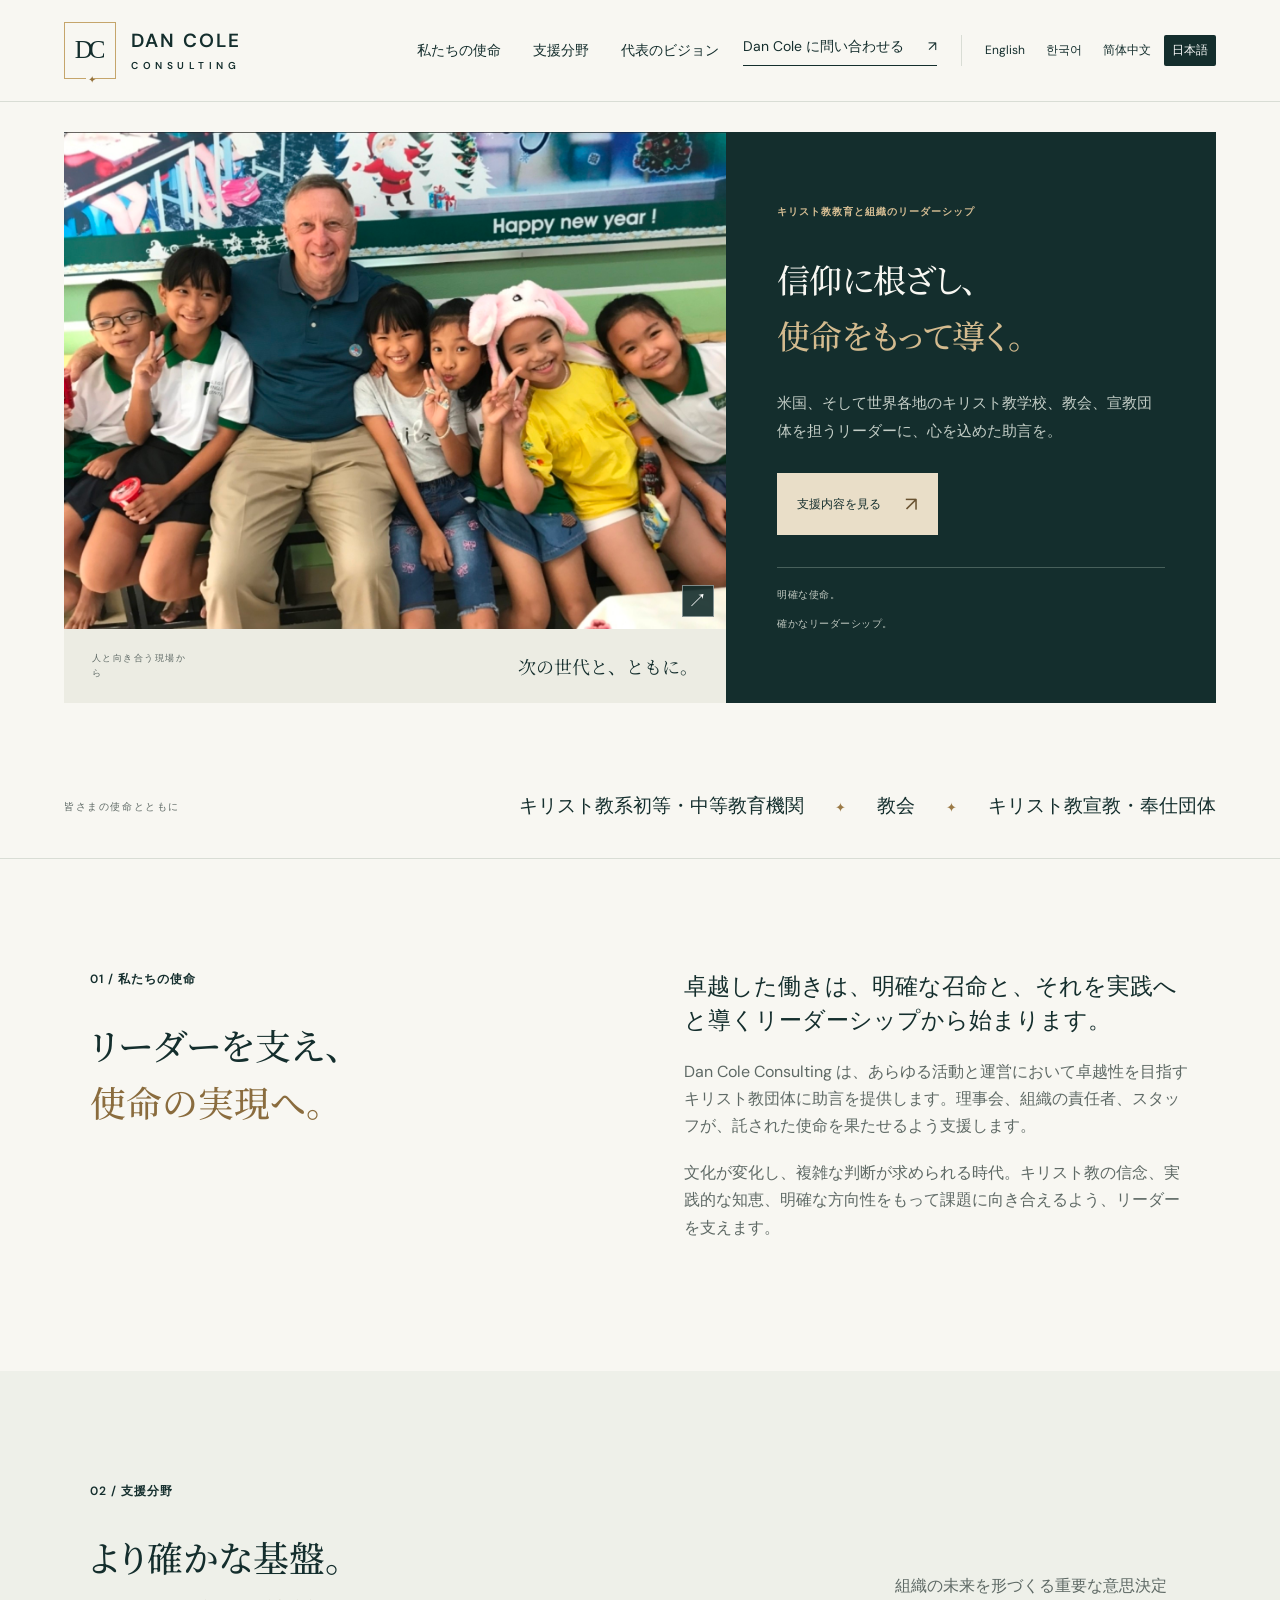
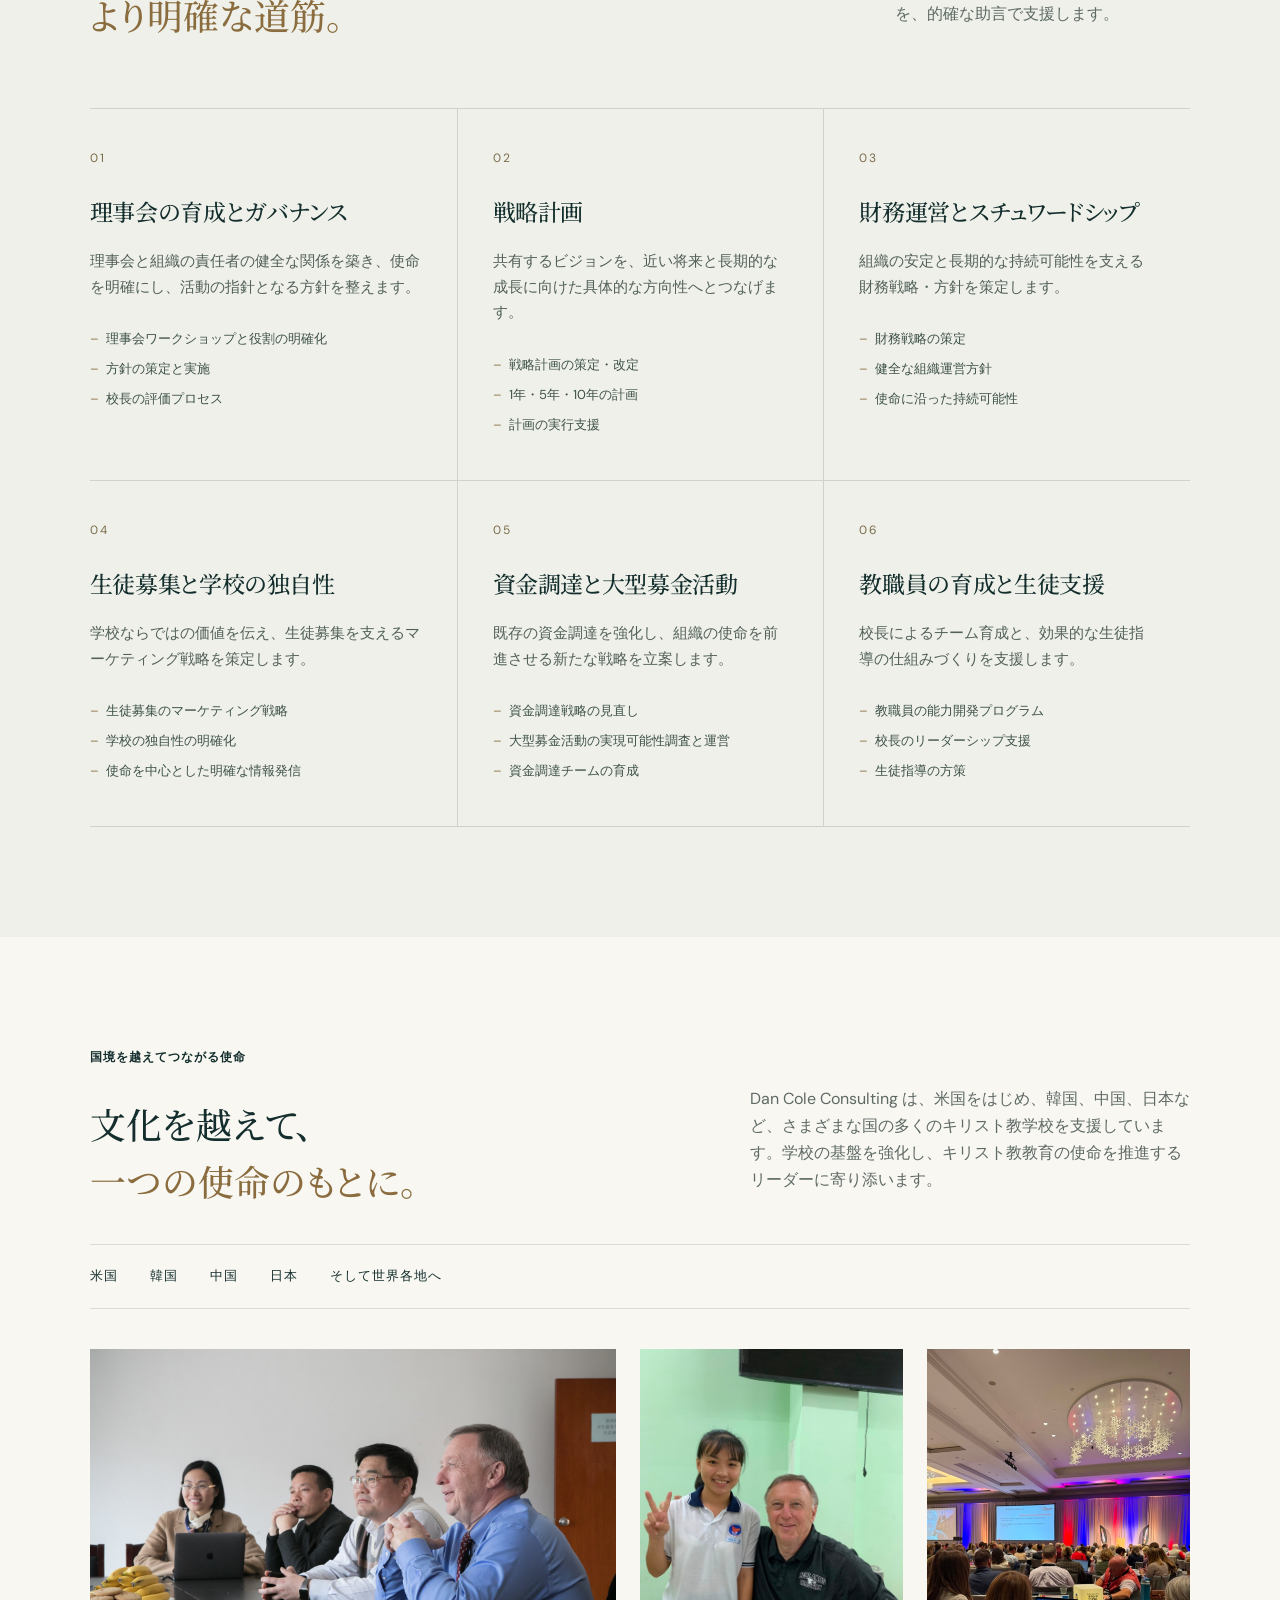
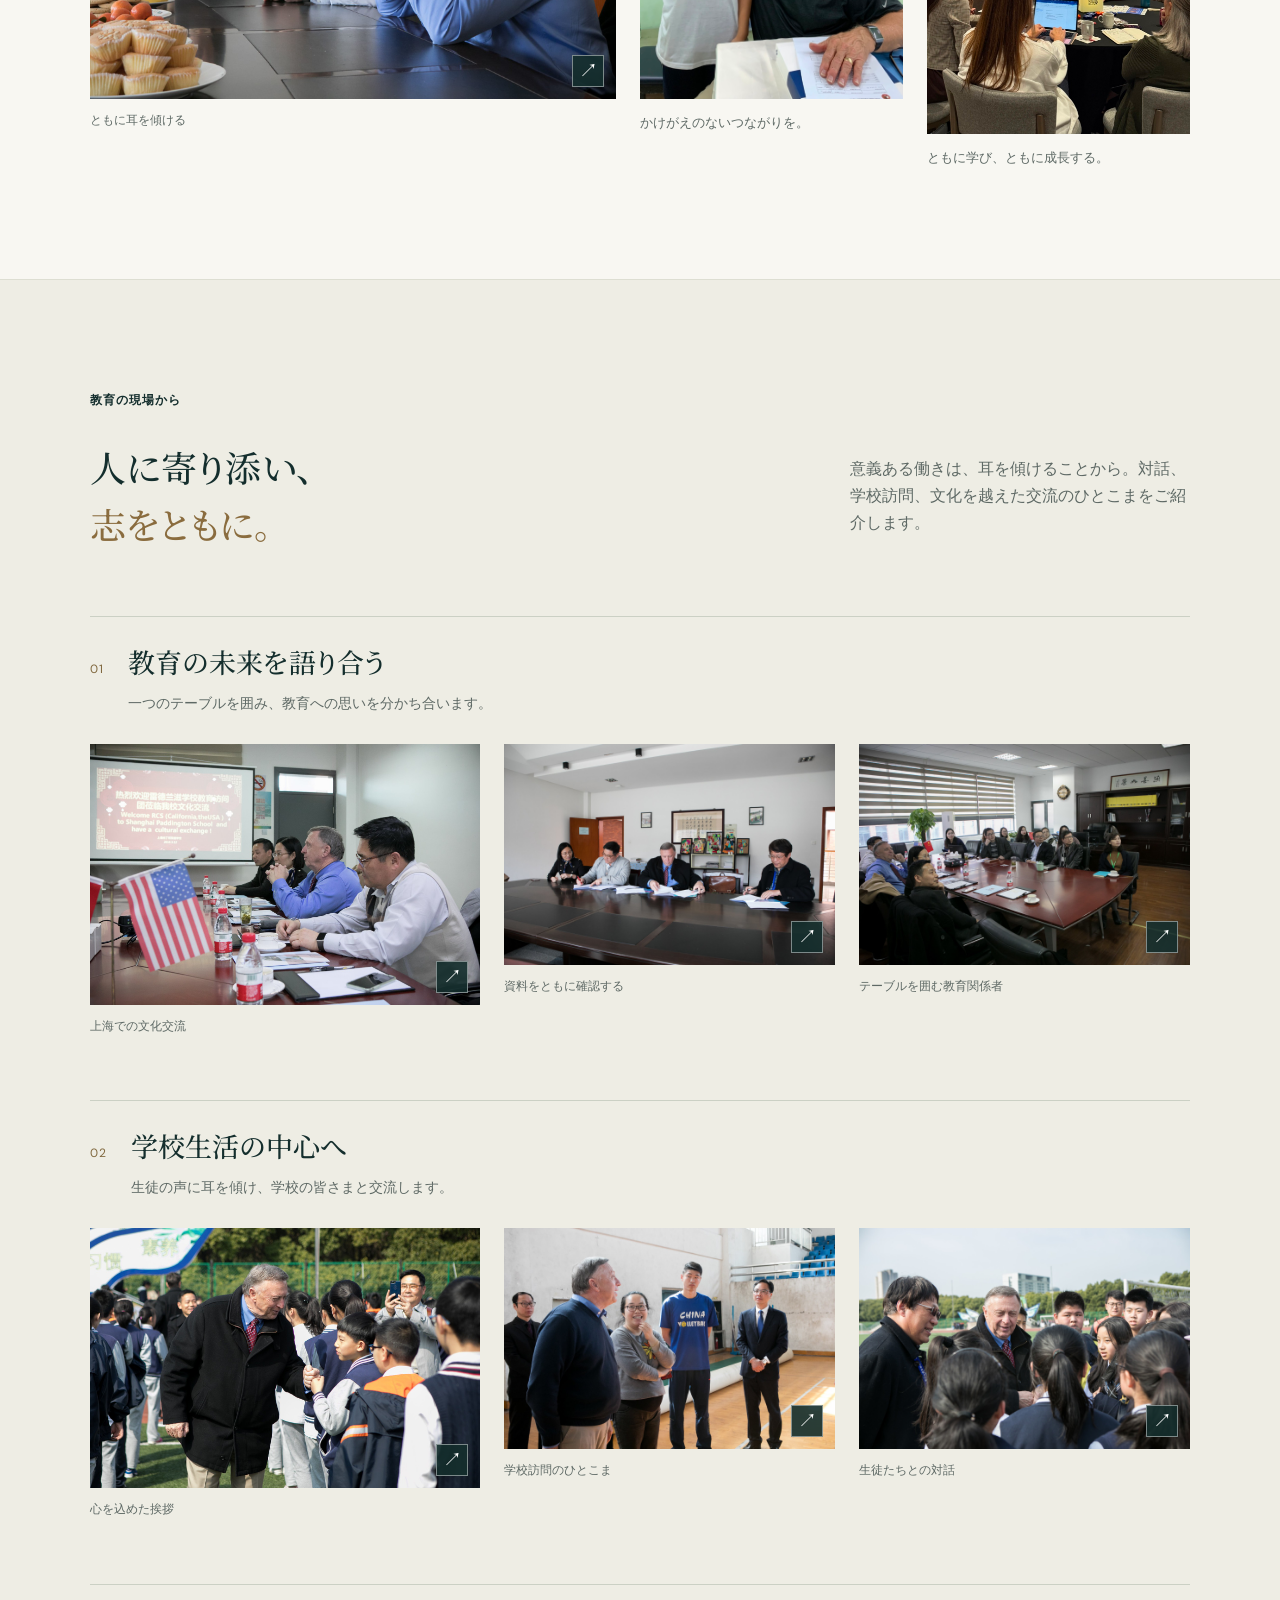
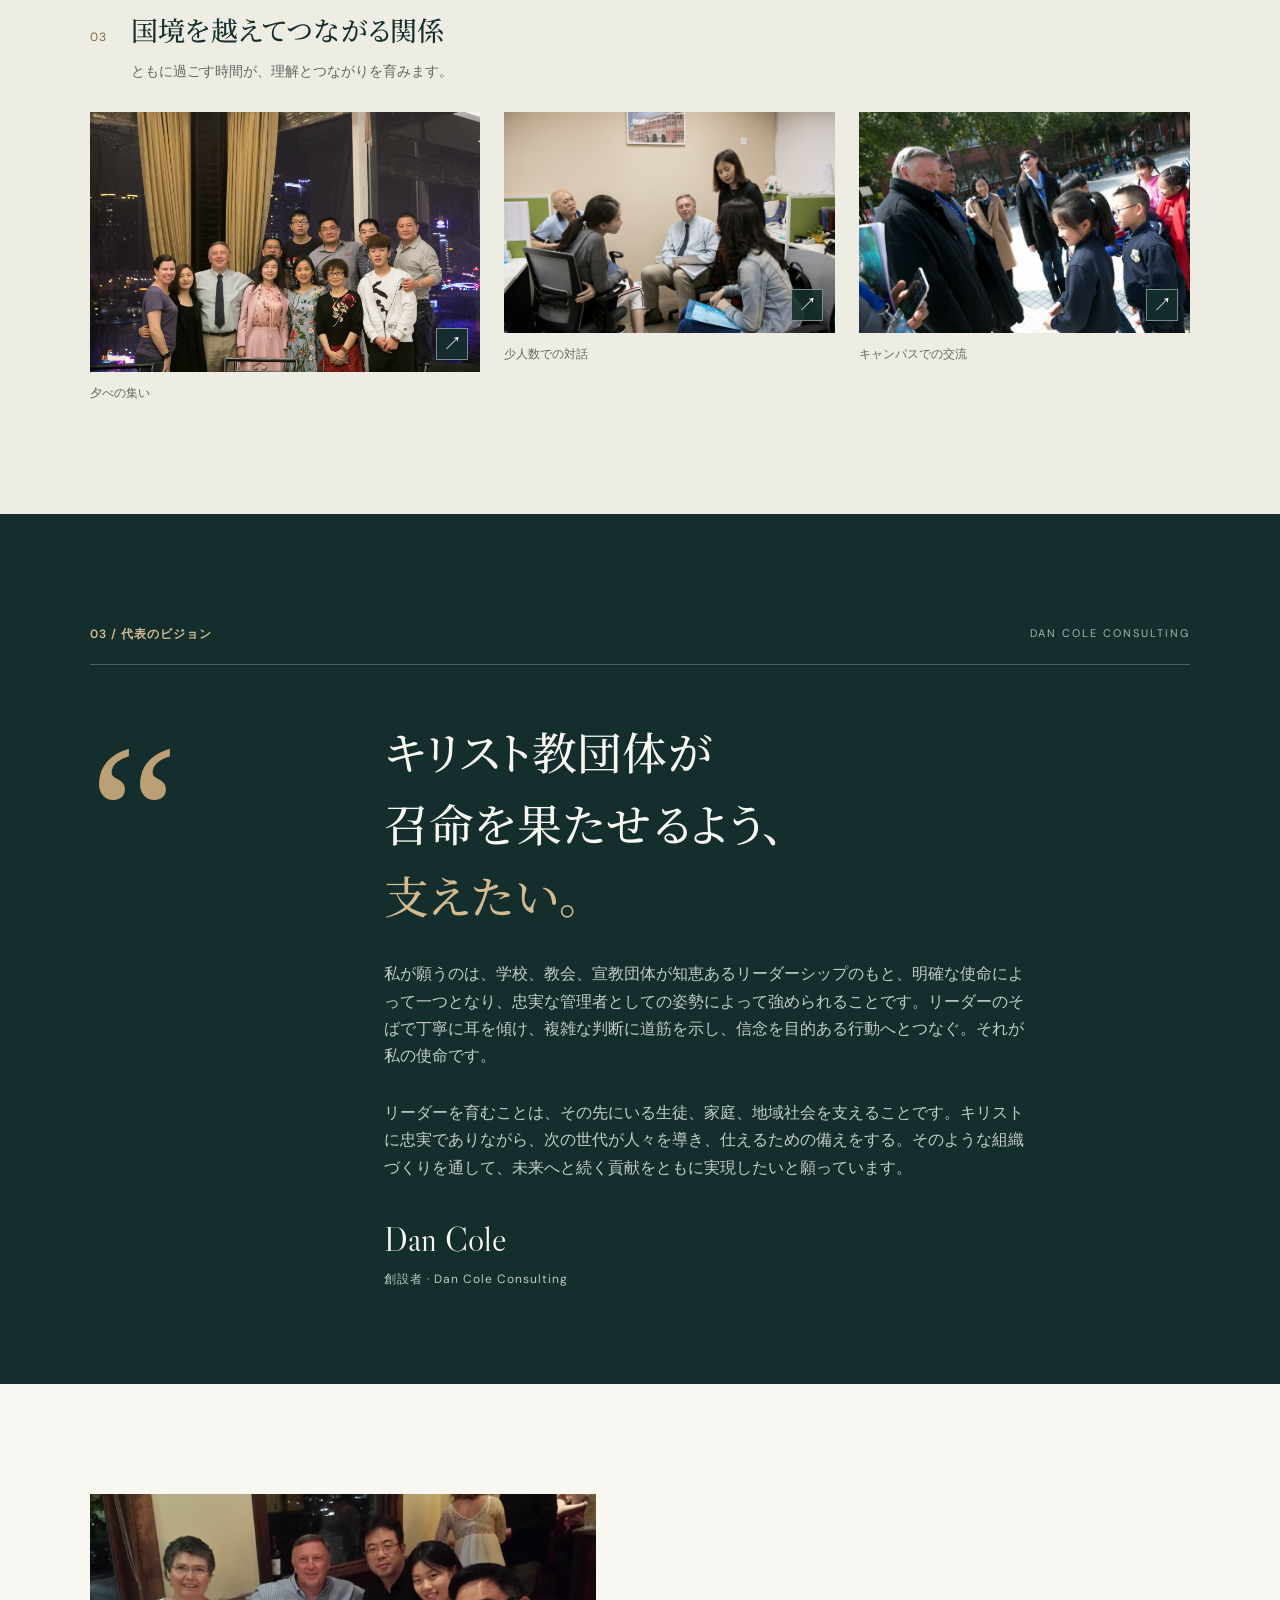
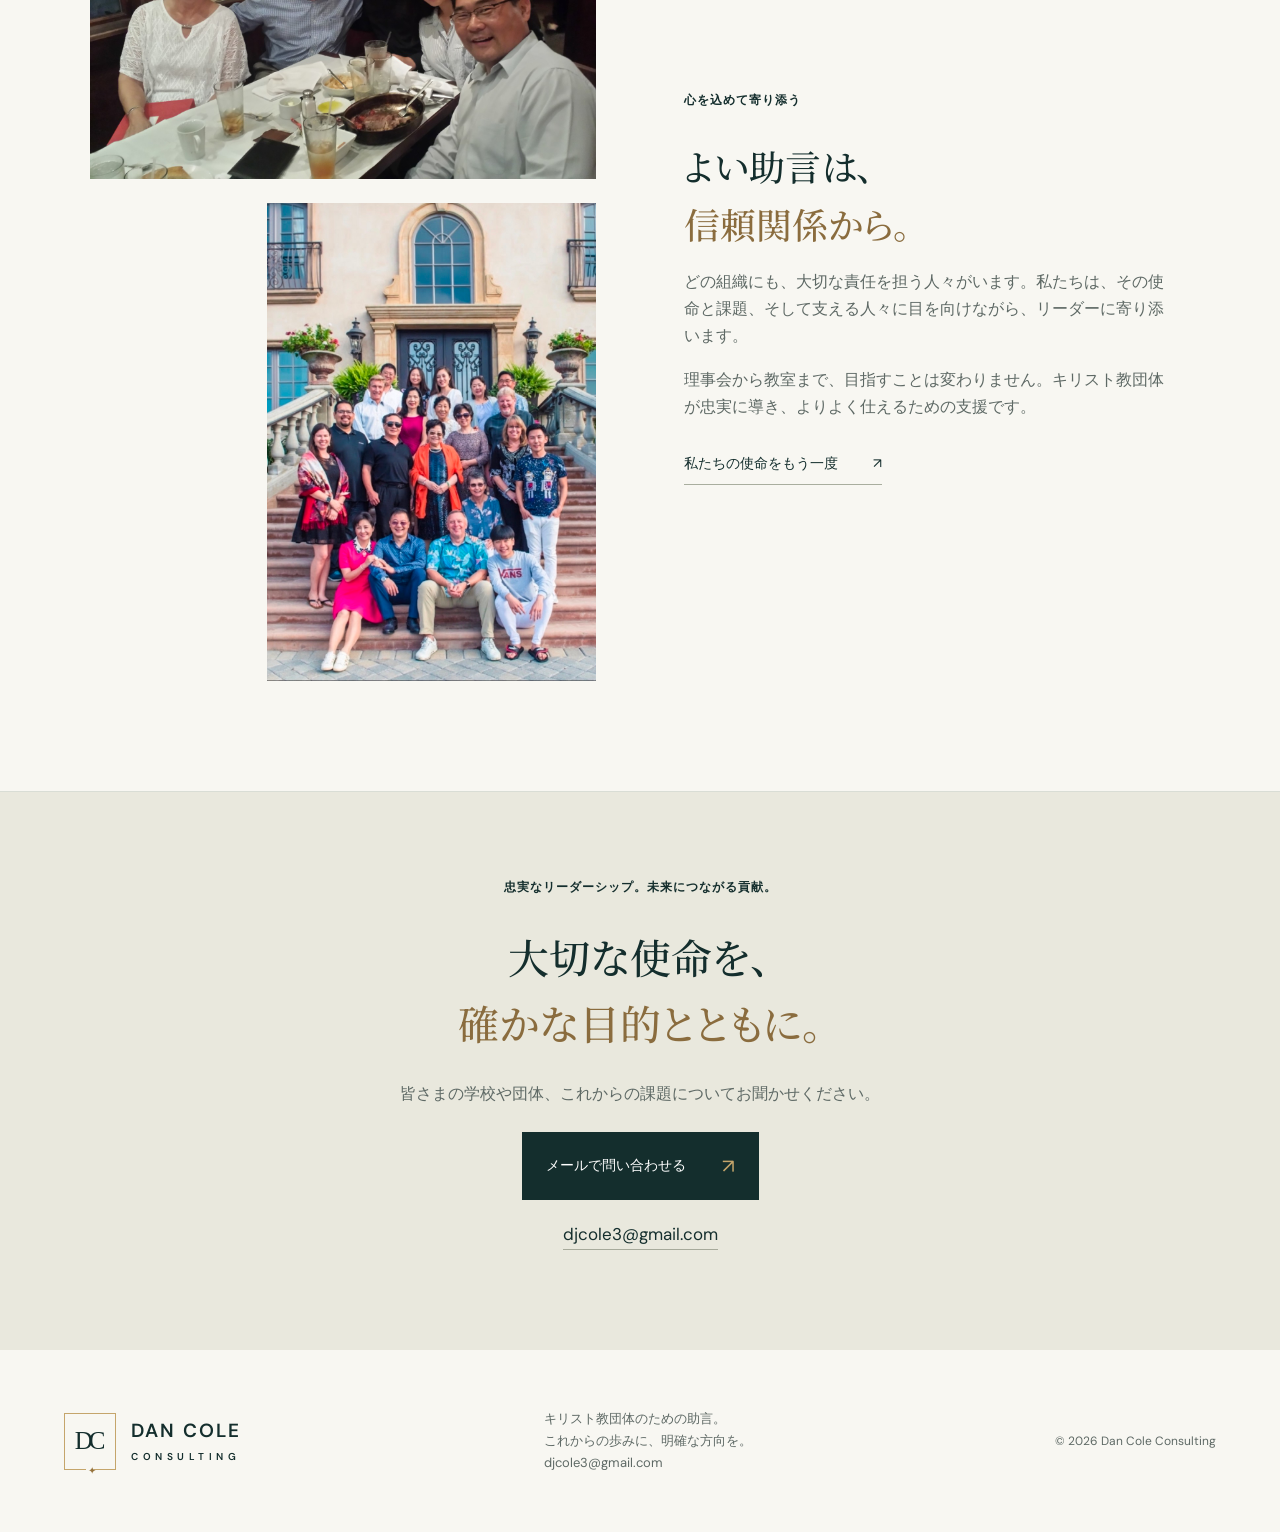
==== commit 9d5a47fc: "Lead with student photograph and refined multilingual editorial hero" ====
--- a/ja.html
+++ b/ja.html
@@ -2,7 +2,7 @@
 
 <html lang="ja"><head><meta charset="utf-8"/><meta content="width=device-width, initial-scale=1" name="viewport"/><title>Dan Cole Consulting | 信仰に根ざすリーダーシップ、未来につながる貢献</title><meta content="米国、韓国、中国、日本などのキリスト教学校・団体に向けたコンサルティング。理事会の育成、戦略計画、財務運営、資金調達、リーダーシップを支援します。" name="description"/><meta content="#142e2d" name="theme-color"/><link href="favicon.svg" rel="icon"/><link href="style.css" rel="stylesheet"/><link href="index.html" hreflang="en" rel="alternate"/><link href="ko.html" hreflang="ko" rel="alternate"/><link href="zh.html" hreflang="zh-Hans" rel="alternate"/><link href="ja.html" hreflang="ja" rel="alternate"/><link href="https://fonts.googleapis.com/css2?family=Noto+Serif+JP:wght@400;500;600&amp;display=swap" rel="stylesheet"/><link href="typography.css" rel="stylesheet"/><link href="editorial.css" rel="stylesheet"/></head>
 <body><a class="skip" href="#main">本文へ移動</a><header><a aria-label="Dan Cole Consulting ホーム" class="brand" href="#"><span class="monogram">DC<span>✦</span></span><span>DAN COLE<small>CONSULTING</small></span></a><nav aria-label="メインナビゲーション"><a href="#mission">私たちの使命</a><a href="#expertise">支援分野</a><a href="#vision">代表のビジョン</a></nav><a class="nav-cta" href="mailto:djcole3@gmail.com">Dan Cole に問い合わせる <span>↗</span></a><nav aria-label="言語を選択" class="language-switch"><a href="index.html" hreflang="en" lang="en">English</a><a href="ko.html" hreflang="ko" lang="ko">한국어</a><a href="zh.html" hreflang="zh-Hans" lang="zh-Hans">简体中文</a><a aria-current="page" href="ja.html" hreflang="ja" lang="ja">日本語</a></nav></header>
-<main id="main"><section class="hero"><div class="hero-copy"><p class="eyebrow">キリスト教教育と組織のリーダーシップ</p><h1><span class="title-line">信仰に根ざし、</span><span class="title-line title-accent">使命をもって導く。</span></h1><p class="intro">米国、そして世界各地のキリスト教学校、教会、宣教団体を担うリーダーに、心を込めた助言を。</p><a class="button" href="#expertise">支援内容を見る <span>↗</span></a><div class="hero-bottom"><span>明確な使命。</span><span>確かなリーダーシップ。</span></div></div><div class="hero-image"><figure class="field-photo"><button aria-label="写真全体を見る: ともに耳を傾ける" class="photo-open" type="button"><img alt="ともに耳を傾ける" decoding="async" fetchpriority="high" height="1024" src="assets/leadership-dialogue.jpg" width="1536"/><span aria-hidden="true" class="photo-expand">↗</span></button><figcaption>ともに耳を傾ける</figcaption></figure><div class="hero-photo-note"><span>人と向き合う現場から</span><p>人と使命をつなぐ出会い。</p><a class="text-link" href="#field-notes">活動写真を見る ↗</a></div></div></section>
+<main id="main"><section class="hero"><div class="hero-copy"><p class="eyebrow">キリスト教教育と組織のリーダーシップ</p><h1><span class="title-line">信仰に根ざし、</span><span class="title-line title-accent">使命をもって導く。</span></h1><p class="intro">米国、そして世界各地のキリスト教学校、教会、宣教団体を担うリーダーに、心を込めた助言を。</p><a class="button" href="#expertise">支援内容を見る <span>↗</span></a><div class="hero-bottom"><span>明確な使命。</span><span>確かなリーダーシップ。</span></div></div><div class="hero-image"><figure class="field-photo"><button aria-label="生徒たちと並んで笑顔を見せる姿" class="photo-open" type="button"><img alt="生徒たちと並んで笑顔を見せる姿" decoding="async" fetchpriority="high" height="960" src="assets/students.jpg" width="1280"/><span aria-hidden="true" class="photo-expand">↗</span></button><figcaption>生徒たちと並んで笑顔を見せる姿</figcaption></figure><div class="hero-photo-note"><span>人と向き合う現場から</span><p>次の世代と、ともに。</p><a class="text-link" href="#field-notes">活動写真を見る ↗</a></div></div></section>
 <div class="audience"><span>皆さまの使命とともに</span><p>キリスト教系初等・中等教育機関 <i>✦</i> 教会 <i>✦</i> キリスト教宣教・奉仕団体</p></div>
 <section class="mission section" id="mission"><div><p class="eyebrow">01 / 私たちの使命</p><h2><span class="title-line">リーダーを支え、</span><span class="title-line title-accent">使命の実現へ。</span></h2></div><div class="mission-copy"><p class="large">卓越した働きは、明確な召命と、それを実践へと導くリーダーシップから始まります。</p><p>Dan Cole Consulting は、あらゆる活動と運営において卓越性を目指すキリスト教団体に助言を提供します。理事会、組織の責任者、スタッフが、託された使命を果たせるよう支援します。</p><p>文化が変化し、複雑な判断が求められる時代。キリスト教の信念、実践的な知恵、明確な方向性をもって課題に向き合えるよう、リーダーを支えます。</p></div></section>
 <section class="expertise section" id="expertise"><div class="section-heading"><div><p class="eyebrow">02 / 支援分野</p><h2><span class="title-line">より確かな基盤。</span><span class="title-line title-accent">より明確な道筋。</span></h2></div><p>組織の未来を形づくる重要な意思決定を、的確な助言で支援します。</p></div><div class="services">
@@ -13,7 +13,7 @@
 <article><span class="service-no">05</span><h3>資金調達と大型募金活動</h3><p>既存の資金調達を強化し、組織の使命を前進させる新たな戦略を立案します。</p><ul><li>資金調達戦略の見直し</li><li>大型募金活動の実現可能性調査と運営</li><li>資金調達チームの育成</li></ul></article>
 <article><span class="service-no">06</span><h3>教職員の育成と生徒支援</h3><p>校長によるチーム育成と、効果的な生徒指導の仕組みづくりを支援します。</p><ul><li>教職員の能力開発プログラム</li><li>校長のリーダーシップ支援</li><li>生徒指導の方策</li></ul></article>
 </div></section>
-<section class="global section" id="global"><div class="section-heading"><div><p class="eyebrow">国境を越えてつながる使命</p><h2><span class="title-line">文化を越えて、</span><span class="title-line title-accent">一つの使命のもとに。</span></h2></div><p>Dan Cole Consulting は、米国をはじめ、韓国、中国、日本など、さまざまな国の多くのキリスト教学校を支援しています。学校の基盤を強化し、キリスト教教育の使命を推進するリーダーに寄り添います。</p></div><div aria-label="支援対象国" class="countries"><span>米国</span><span>韓国</span><span>中国</span><span>日本</span><span>そして世界各地へ</span></div><div class="global-gallery"><figure class="students-photo"><img alt="大人と生徒たちが並んで座り、笑顔を見せる様子" loading="lazy" src="assets/students.jpg"/><figcaption>次の世代を育むために。</figcaption></figure><figure><img alt="教室で生徒と大人が一緒に微笑む様子" loading="lazy" src="assets/student-connection.jpg"/><figcaption>かけがえのないつながりを。</figcaption></figure><figure><img alt="会議場で発表を聴く参加者たち" loading="lazy" src="assets/education-gathering.jpg"/><figcaption>ともに学び、ともに成長する。</figcaption></figure></div></section>
+<section class="global section" id="global"><div class="section-heading"><div><p class="eyebrow">国境を越えてつながる使命</p><h2><span class="title-line">文化を越えて、</span><span class="title-line title-accent">一つの使命のもとに。</span></h2></div><p>Dan Cole Consulting は、米国をはじめ、韓国、中国、日本など、さまざまな国の多くのキリスト教学校を支援しています。学校の基盤を強化し、キリスト教教育の使命を推進するリーダーに寄り添います。</p></div><div aria-label="支援対象国" class="countries"><span>米国</span><span>韓国</span><span>中国</span><span>日本</span><span>そして世界各地へ</span></div><div class="global-gallery"><figure class="field-photo students-photo"><button aria-label="写真全体を見る: ともに耳を傾ける" class="photo-open" type="button"><img alt="ともに耳を傾ける" decoding="async" loading="lazy" height="1024" src="assets/leadership-dialogue.jpg" width="1536"/><span aria-hidden="true" class="photo-expand">↗</span></button><figcaption>ともに耳を傾ける</figcaption></figure><figure><img alt="教室で生徒と大人が一緒に微笑む様子" loading="lazy" src="assets/student-connection.jpg"/><figcaption>かけがえのないつながりを。</figcaption></figure><figure><img alt="会議場で発表を聴く参加者たち" loading="lazy" src="assets/education-gathering.jpg"/><figcaption>ともに学び、ともに成長する。</figcaption></figure></div></section>
 <section class="field-notes section" id="field-notes"><div class="section-heading"><div><p class="eyebrow">教育の現場から</p><h2><span class="title-line">人に寄り添い、</span><span class="title-line title-accent">志をともに。</span></h2></div><p>意義ある働きは、耳を傾けることから。対話、学校訪問、文化を越えた交流のひとこまをご紹介します。</p></div><div class="photo-chapter"><div class="chapter-heading"><span class="chapter-no">01</span><div><h3>教育の未来を語り合う</h3><p>一つのテーブルを囲み、教育への思いを分かち合います。</p></div></div><div class="field-grid"><figure class="field-photo"><button aria-label="写真全体を見る: 上海での文化交流" class="photo-open" type="button"><img alt="上海での文化交流" decoding="async" height="1024" loading="lazy" src="assets/cultural-exchange.jpg" width="1536"/><span aria-hidden="true" class="photo-expand">↗</span></button><figcaption>上海での文化交流</figcaption></figure><figure class="field-photo"><button aria-label="写真全体を見る: 資料をともに確認する" class="photo-open" type="button"><img alt="資料をともに確認する" decoding="async" height="1024" loading="lazy" src="assets/shared-planning.jpg" width="1536"/><span aria-hidden="true" class="photo-expand">↗</span></button><figcaption>資料をともに確認する</figcaption></figure><figure class="field-photo"><button aria-label="写真全体を見る: テーブルを囲む教育関係者" class="photo-open" type="button"><img alt="テーブルを囲む教育関係者" decoding="async" height="1024" loading="lazy" src="assets/leadership-gathering.jpg" width="1536"/><span aria-hidden="true" class="photo-expand">↗</span></button><figcaption>テーブルを囲む教育関係者</figcaption></figure></div></div><div class="photo-chapter"><div class="chapter-heading"><span class="chapter-no">02</span><div><h3>学校生活の中心へ</h3><p>生徒の声に耳を傾け、学校の皆さまと交流します。</p></div></div><div class="field-grid"><figure class="field-photo"><button aria-label="写真全体を見る: 心を込めた挨拶" class="photo-open" type="button"><img alt="心を込めた挨拶" decoding="async" height="1024" loading="lazy" src="assets/student-welcome.jpg" width="1536"/><span aria-hidden="true" class="photo-expand">↗</span></button><figcaption>心を込めた挨拶</figcaption></figure><figure class="field-photo"><button aria-label="写真全体を見る: 学校訪問のひとこま" class="photo-open" type="button"><img alt="学校訪問のひとこま" decoding="async" height="1024" loading="lazy" src="assets/school-visit.jpg" width="1536"/><span aria-hidden="true" class="photo-expand">↗</span></button><figcaption>学校訪問のひとこま</figcaption></figure><figure class="field-photo"><button aria-label="写真全体を見る: 生徒たちとの対話" class="photo-open" type="button"><img alt="生徒たちとの対話" decoding="async" height="1024" loading="lazy" src="assets/student-conversations.jpg" width="1536"/><span aria-hidden="true" class="photo-expand">↗</span></button><figcaption>生徒たちとの対話</figcaption></figure></div></div><div class="photo-chapter"><div class="chapter-heading"><span class="chapter-no">03</span><div><h3>国境を越えてつながる関係</h3><p>ともに過ごす時間が、理解とつながりを育みます。</p></div></div><div class="field-grid"><figure class="field-photo"><button aria-label="写真全体を見る: 夕べの集い" class="photo-open" type="button"><img alt="夕べの集い" decoding="async" height="1024" loading="lazy" src="assets/community-evening.jpg" width="1536"/><span aria-hidden="true" class="photo-expand">↗</span></button><figcaption>夕べの集い</figcaption></figure><figure class="field-photo"><button aria-label="写真全体を見る: 少人数での対話" class="photo-open" type="button"><img alt="少人数での対話" decoding="async" height="1024" loading="lazy" src="assets/personal-counsel.jpg" width="1536"/><span aria-hidden="true" class="photo-expand">↗</span></button><figcaption>少人数での対話</figcaption></figure><figure class="field-photo"><button aria-label="写真全体を見る: キャンパスでの交流" class="photo-open" type="button"><img alt="キャンパスでの交流" decoding="async" height="1024" loading="lazy" src="assets/campus-connections.jpg" width="1536"/><span aria-hidden="true" class="photo-expand">↗</span></button><figcaption>キャンパスでの交流</figcaption></figure></div></div></section><section class="vision section" id="vision"><div class="vision-top"><p class="eyebrow">03 / 代表のビジョン</p><span>DAN COLE CONSULTING</span></div><div class="vision-body"><span aria-hidden="true" class="quote-mark">“</span><div><h2><span class="title-line">キリスト教団体が</span><span class="title-line">召命を果たせるよう、</span><span class="title-line title-accent">支えたい。</span></h2><p>私が願うのは、学校、教会、宣教団体が知恵あるリーダーシップのもと、明確な使命によって一つとなり、忠実な管理者としての姿勢によって強められることです。リーダーのそばで丁寧に耳を傾け、複雑な判断に道筋を示し、信念を目的ある行動へとつなぐ。それが私の使命です。</p><p>リーダーを育むことは、その先にいる生徒、家庭、地域社会を支えることです。キリストに忠実でありながら、次の世代が人々を導き、仕えるための備えをする。そのような組織づくりを通して、未来へと続く貢献をともに実現したいと願っています。</p><div class="signature">Dan Cole<span>創設者 · Dan Cole Consulting</span></div></div></div></section>
 <section class="relationships section"><div class="relationship-photo"><img alt="食卓を囲んで食事と会話を楽しむ人々" loading="lazy" src="assets/conversation.jpg"/><img alt="屋外の階段に集まった人々" class="community-memory" loading="lazy" src="assets/community.jpg"/></div><div><p class="eyebrow">心を込めて寄り添う</p><h2><span class="title-line">よい助言は、</span><span class="title-line title-accent">信頼関係から。</span></h2><p>どの組織にも、大切な責任を担う人々がいます。私たちは、その使命と課題、そして支える人々に目を向けながら、リーダーに寄り添います。</p><p>理事会から教室まで、目指すことは変わりません。キリスト教団体が忠実に導き、よりよく仕えるための支援です。</p><a class="text-link" href="#mission">私たちの使命をもう一度 <span>↗</span></a></div></section>
 <section class="closing" id="contact"><p class="eyebrow">忠実なリーダーシップ。未来につながる貢献。</p><h2><span class="title-line">大切な使命を、</span><span class="title-line title-accent">確かな目的とともに。</span></h2><p class="contact-intro">皆さまの学校や団体、これからの課題についてお聞かせください。</p><a class="button" href="mailto:djcole3@gmail.com">メールで問い合わせる <span>↗</span></a><a class="contact-email" href="mailto:djcole3@gmail.com">djcole3@gmail.com</a></section></main>
--- a/editorial.css
+++ b/editorial.css
@@ -29,3 +29,29 @@
 @media(min-width:1600px){.field-notes{padding-left:calc((100vw - 1290px)/2);padding-right:calc((100vw - 1290px)/2)}}
 @media(max-width:1000px){.hero{grid-template-columns:1fr 1fr;gap:4%}.hero-bottom{gap:10px}.field-grid{grid-template-columns:1fr 1fr}.field-grid>.field-photo:first-child{grid-column:1/-1;width:80%}.photo-chapter:nth-child(odd) .field-grid>.field-photo:first-child{margin-left:auto}.global-gallery{grid-template-columns:1fr 1fr}.global-gallery .students-photo{grid-column:1/-1}}
 @media(max-width:650px){header{margin-bottom:0}.hero{display:flex;gap:28px;padding-bottom:35px}.hero-image{width:100%;min-height:0;padding:9px}.hero-copy{width:100%}.hero-bottom{margin-top:28px}.hero-photo-note{padding:20px 12px 14px}.hero-photo-note p{font-size:29px}.field-grid{gap:25px;grid-template-columns:1fr}.field-grid>.field-photo:first-child{width:100%;grid-column:auto}.photo-chapter{margin-top:40px}.chapter-heading{gap:16px;margin-bottom:22px}.chapter-heading h3,html:not([lang=en]) .chapter-heading h3{font-size:24px}.chapter-heading p{font-size:14px}.field-photo figcaption{font-size:13px}.community-memory{max-width:85%}.global-gallery{gap:22px 15px}.viewer-toolbar,.viewer-bottom{padding:12px}.viewer-caption{font-size:12px}.photo-dialog{width:96vw;max-width:96vw}}
+
+/* Student-first opening: full photograph, quiet editorial typography. */
+header{margin-bottom:0;padding-top:22px;padding-bottom:22px}
+.hero{max-width:1600px;padding:30px 5% 52px;display:grid;grid-template-columns:minmax(0,1.35fr) minmax(0,1fr);gap:0;align-items:stretch}
+.hero-image{grid-column:1;grid-row:1;padding:0;background:#e5e6dc;align-self:stretch;display:flex;flex-direction:column;justify-content:center;min-width:0}
+.hero-image .field-photo{width:100%}
+.hero-image img{display:block;width:100%;height:auto;position:static;object-fit:contain}
+.hero-photo-note{display:flex;justify-content:space-between;align-items:center;gap:16px;padding:22px 28px;background:#ecece3}
+.hero-photo-note>span{font-size:9px;letter-spacing:.16em;max-width:100px}
+.hero-photo-note p{font-size:25px;margin:0;line-height:1.25}
+.hero-photo-note .text-link{display:none}
+.hero-copy{grid-column:2;grid-row:1;background:#142e2d;color:#f8f7f2;padding:clamp(30px,4vw,64px);justify-content:center;container-type:inline-size}
+.hero .eyebrow{color:#d5bd93;font-size:9px;letter-spacing:.16em;margin-bottom:30px;line-height:1.9}
+html[lang=en] .hero h1{font-size:clamp(2.6rem,16cqi,5.3rem);line-height:1.08;letter-spacing:-.035em}
+.hero .title-accent{color:#d4bb8f}
+.hero .intro{color:#c4cec7;font-size:15px;line-height:1.85;margin:25px 0 28px;max-width:34em}
+.hero .button{background:#e9dec8;color:#142e2d;font-size:12px;padding:14px 20px;gap:24px}
+.hero .button:hover{background:#f8f0e1}.hero .button span{color:#685231}
+.hero-bottom{border-color:#48605b;margin-top:32px;padding:18px 0 0;color:#c3cbc3;font-size:8px;letter-spacing:.14em;gap:12px;flex-direction:column}
+html:not([lang=en]) .hero h1{font-size:clamp(1.65rem,8.5cqi,3rem);line-height:1.7;letter-spacing:-.025em}
+html[lang=zh-Hans] .hero h1{font-size:clamp(2rem,11cqi,3.5rem);letter-spacing:.03em}
+html:not([lang=en]) .hero .eyebrow{font-size:10px;margin-bottom:26px}
+html:not([lang=en]) .hero-photo-note p{font-size:18px;line-height:1.6}
+html:not([lang=en]) .hero-bottom{font-size:10px}
+@media(max-width:1000px){.hero{grid-template-columns:minmax(0,1.2fr) minmax(0,1fr);padding:22px 4% 40px}.hero-copy{padding:28px}.hero-photo-note{padding:20px;display:block}.hero-photo-note>span{max-width:none}.hero-photo-note p{margin-top:8px}.hero .intro{font-size:14px}.hero .eyebrow{font-size:8px}}
+@media(max-width:650px){header{padding:18px 6%}.hero{display:flex;flex-direction:column;padding:15px 5% 30px;gap:0}.hero-image{order:-1;width:100%;padding:0}.hero-photo-note{display:none}.hero-copy,html:not([lang=en]) .hero-copy{padding:30px 26px 28px;width:100%}.hero .eyebrow,html:not([lang=en]) .hero .eyebrow{margin-bottom:18px;font-size:9px;max-width:none}html[lang=en] .hero h1{font-size:clamp(2.6rem,13cqi,4rem);line-height:1.08}html:not([lang=en]) .hero h1{font-size:clamp(1.6rem,8.1cqi,2.5rem);line-height:1.65}html[lang=zh-Hans] .hero h1{font-size:clamp(2rem,10cqi,3rem)}.hero .intro{font-size:14px;line-height:1.8;margin:20px 0 22px}.hero-bottom{margin-top:25px;flex-direction:row;flex-wrap:wrap;font-size:8px;gap:8px 18px}.hero .button{padding:12px 18px}.audience{padding-top:20px}}
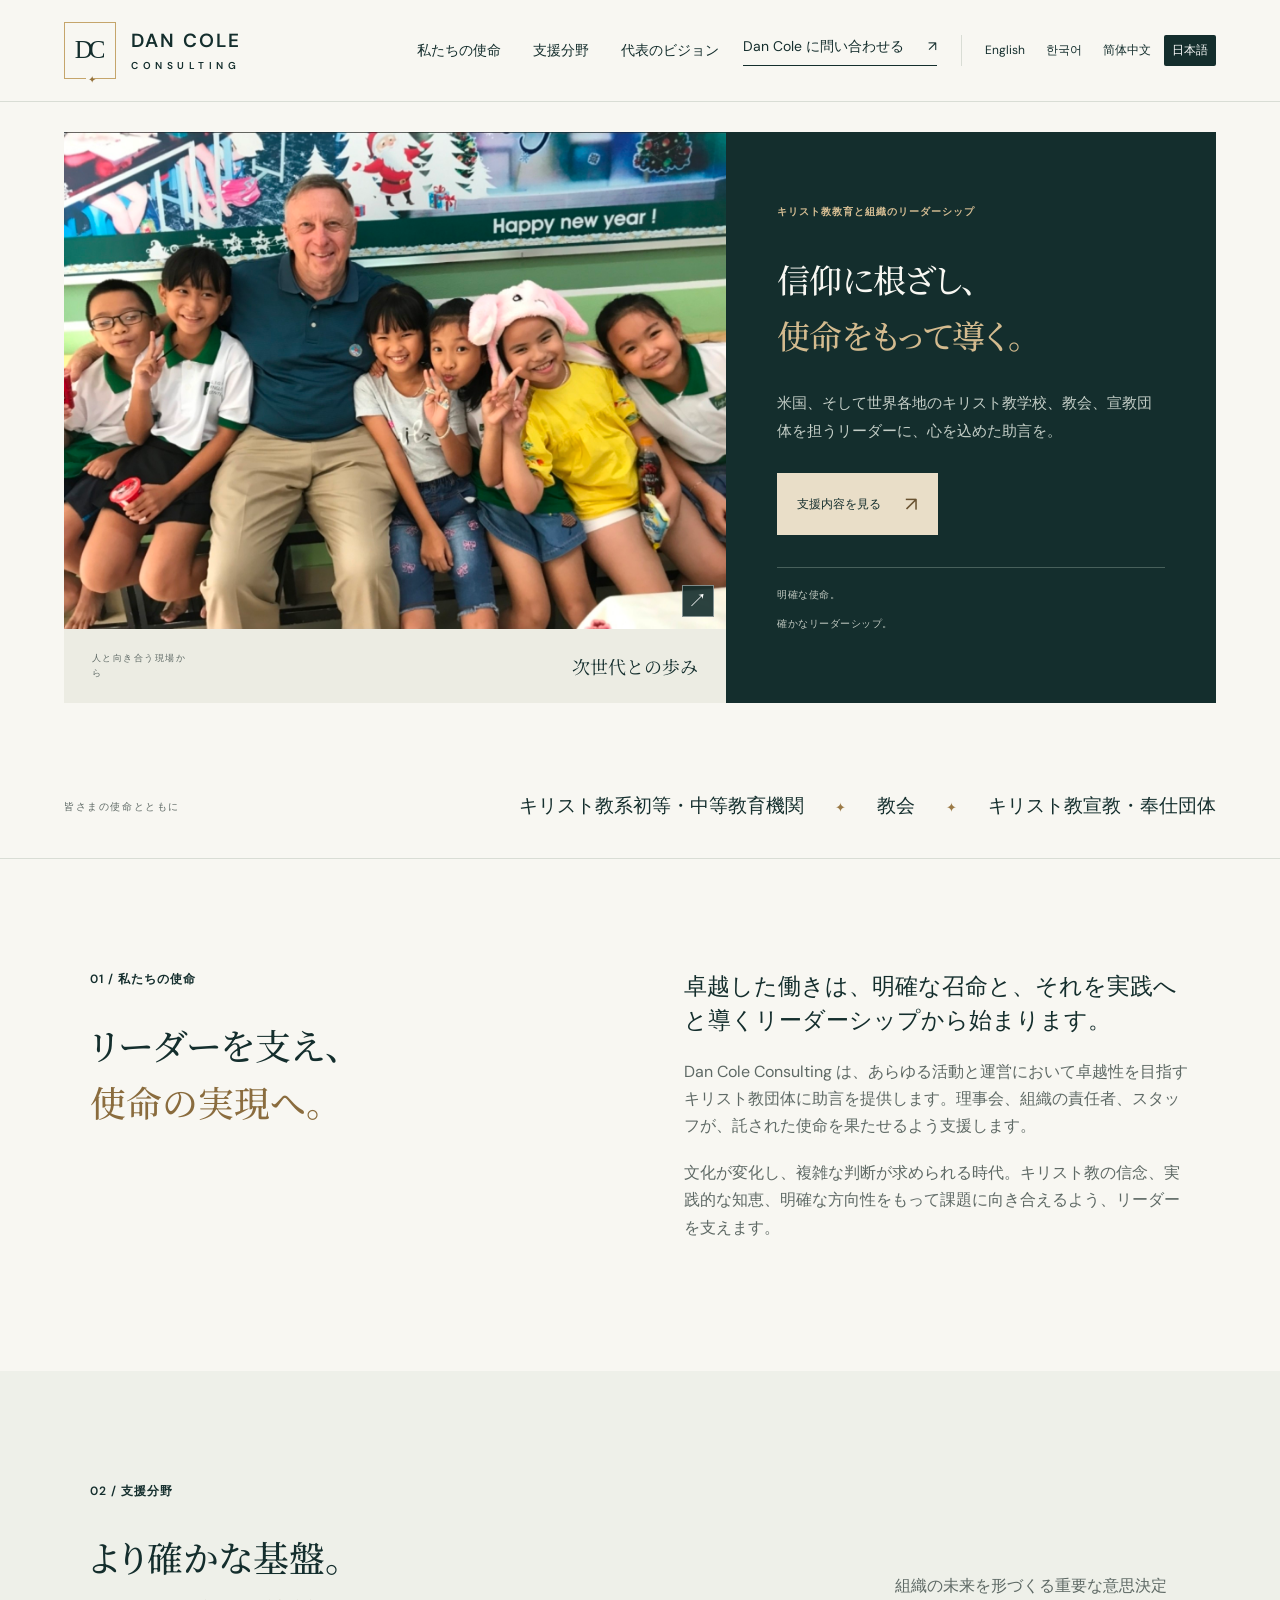
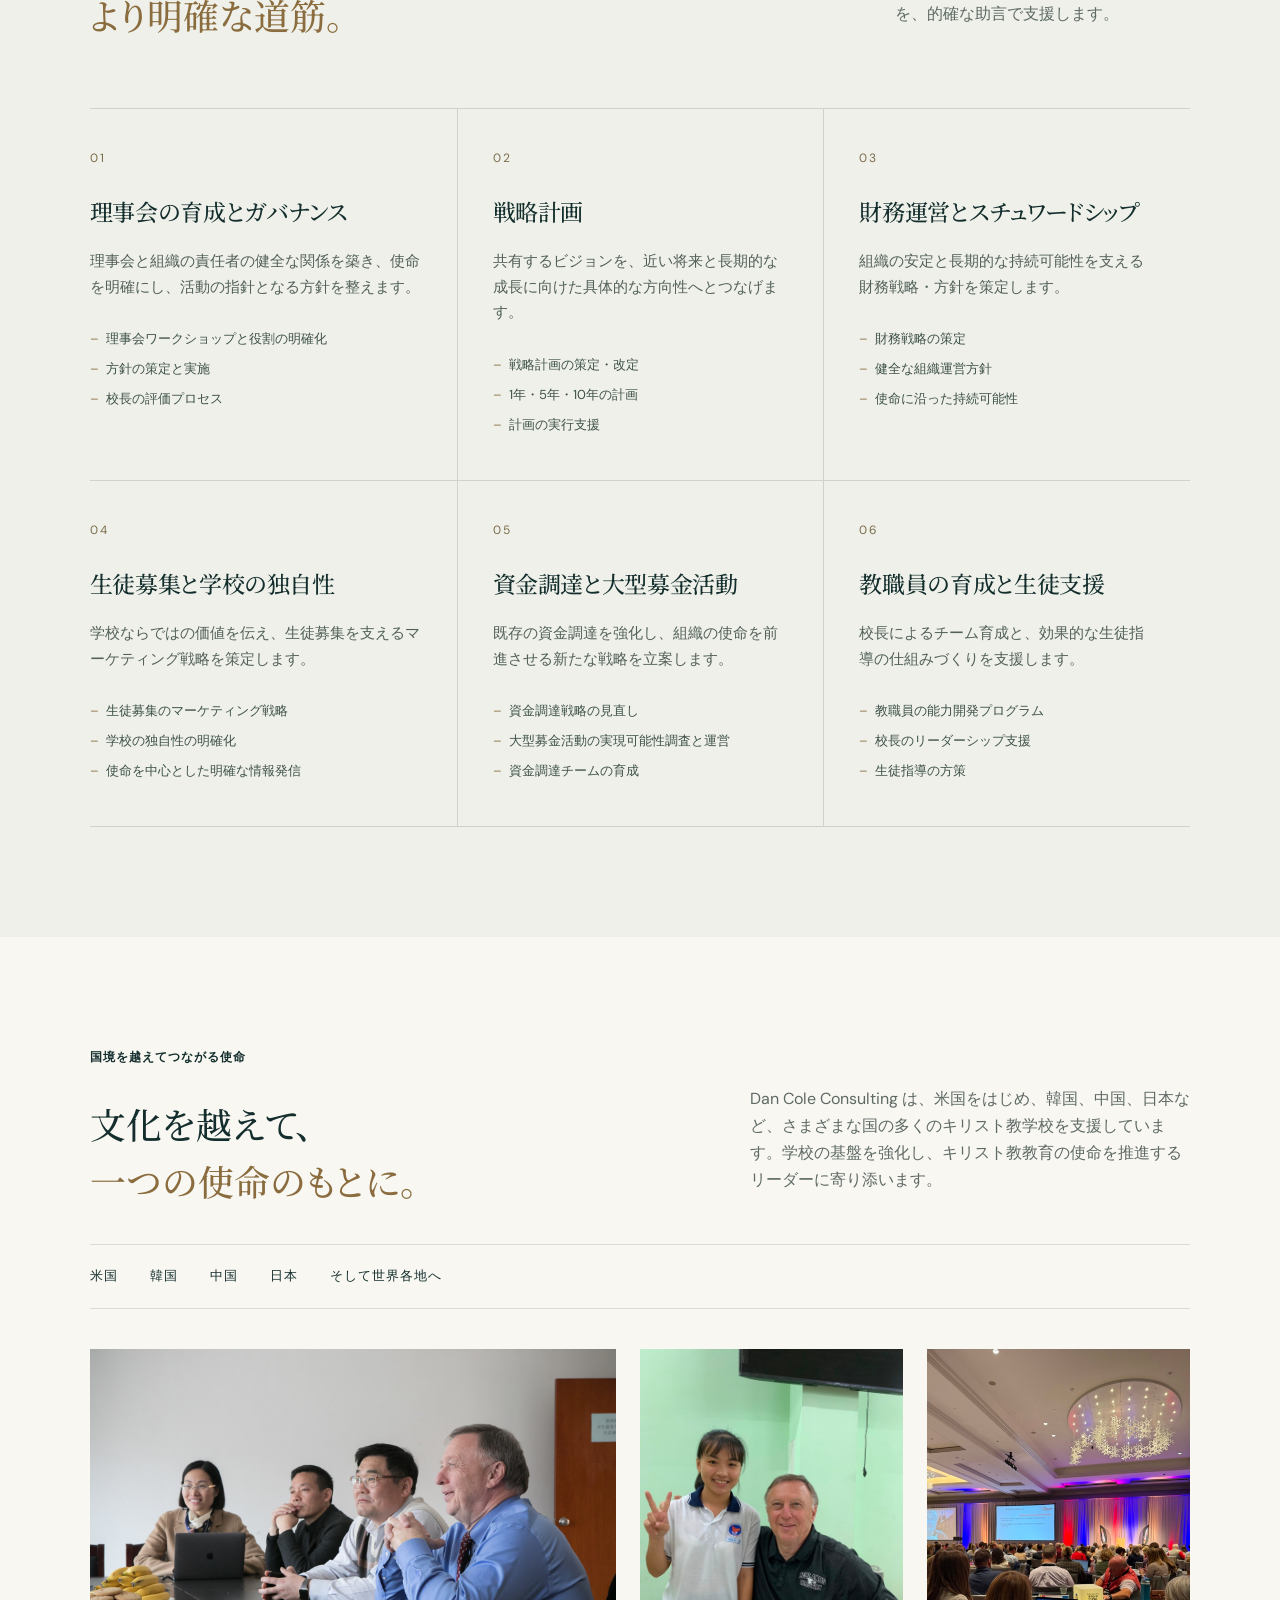
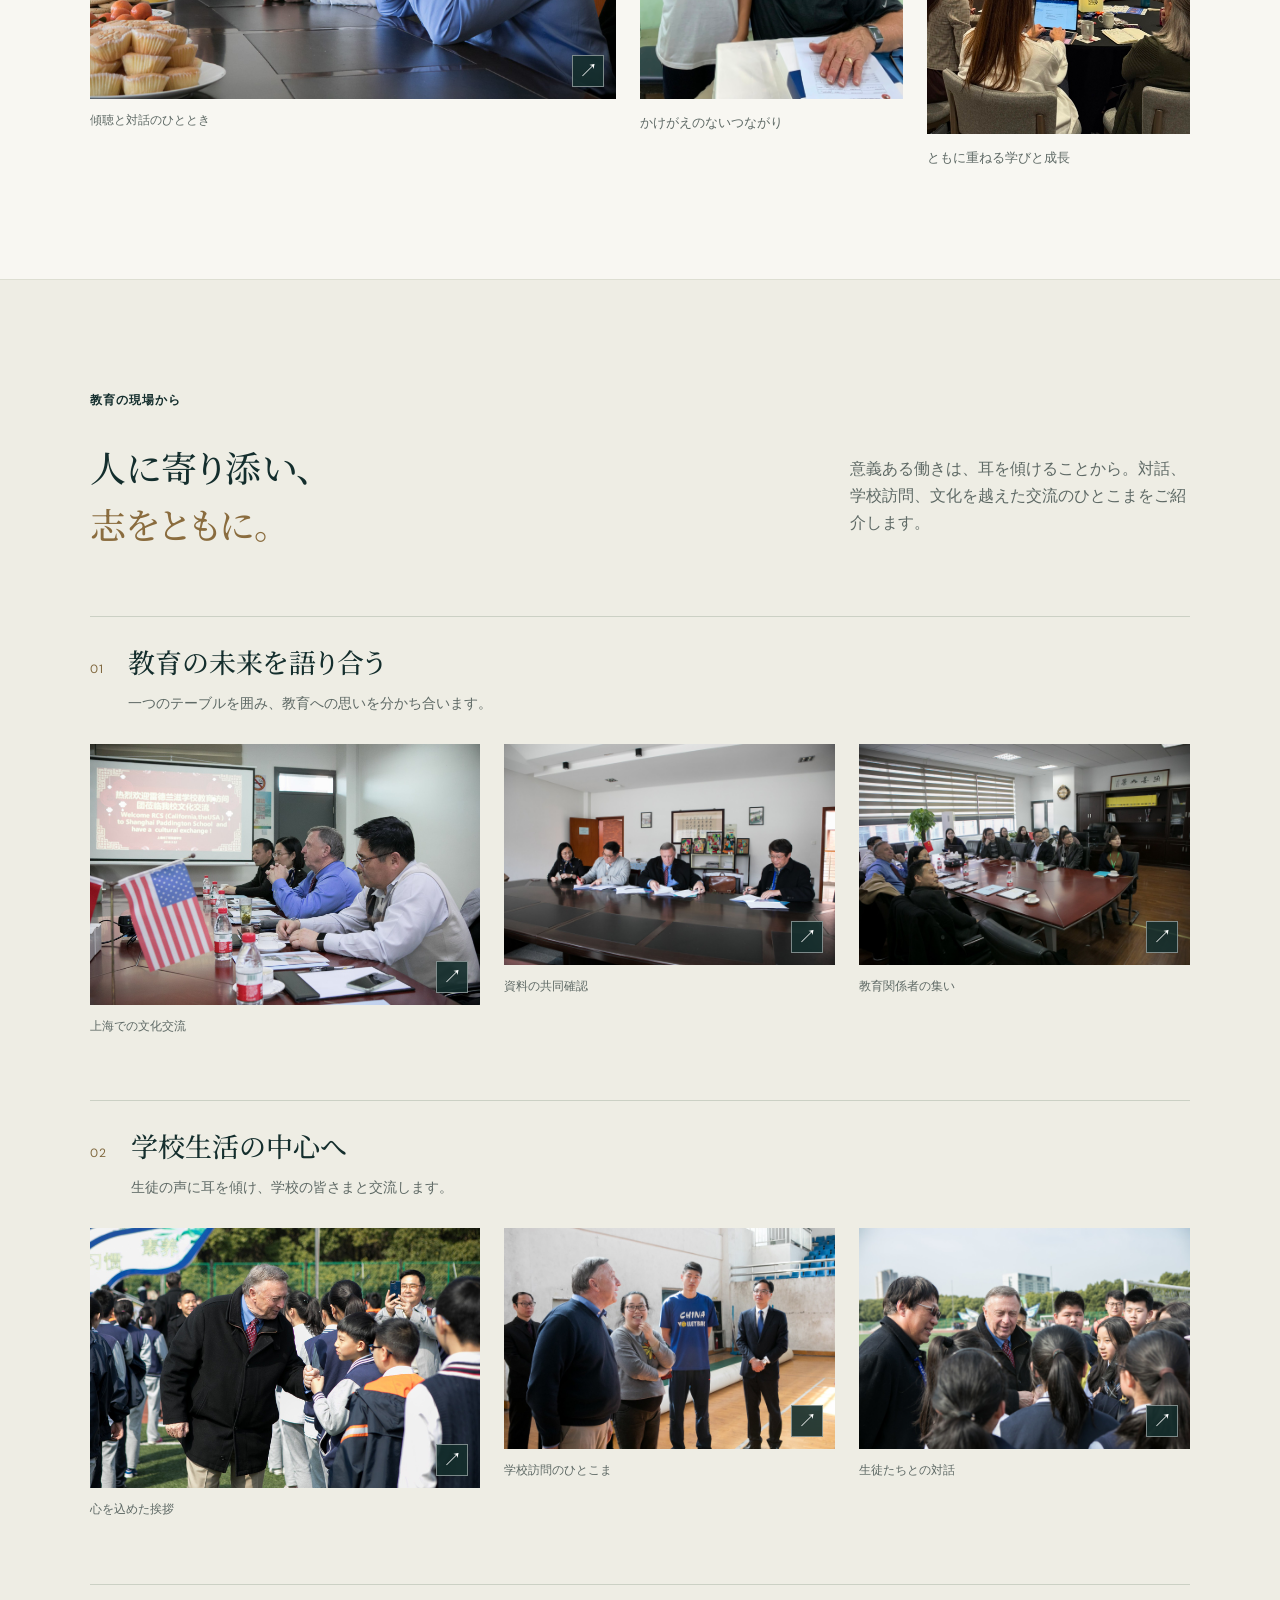
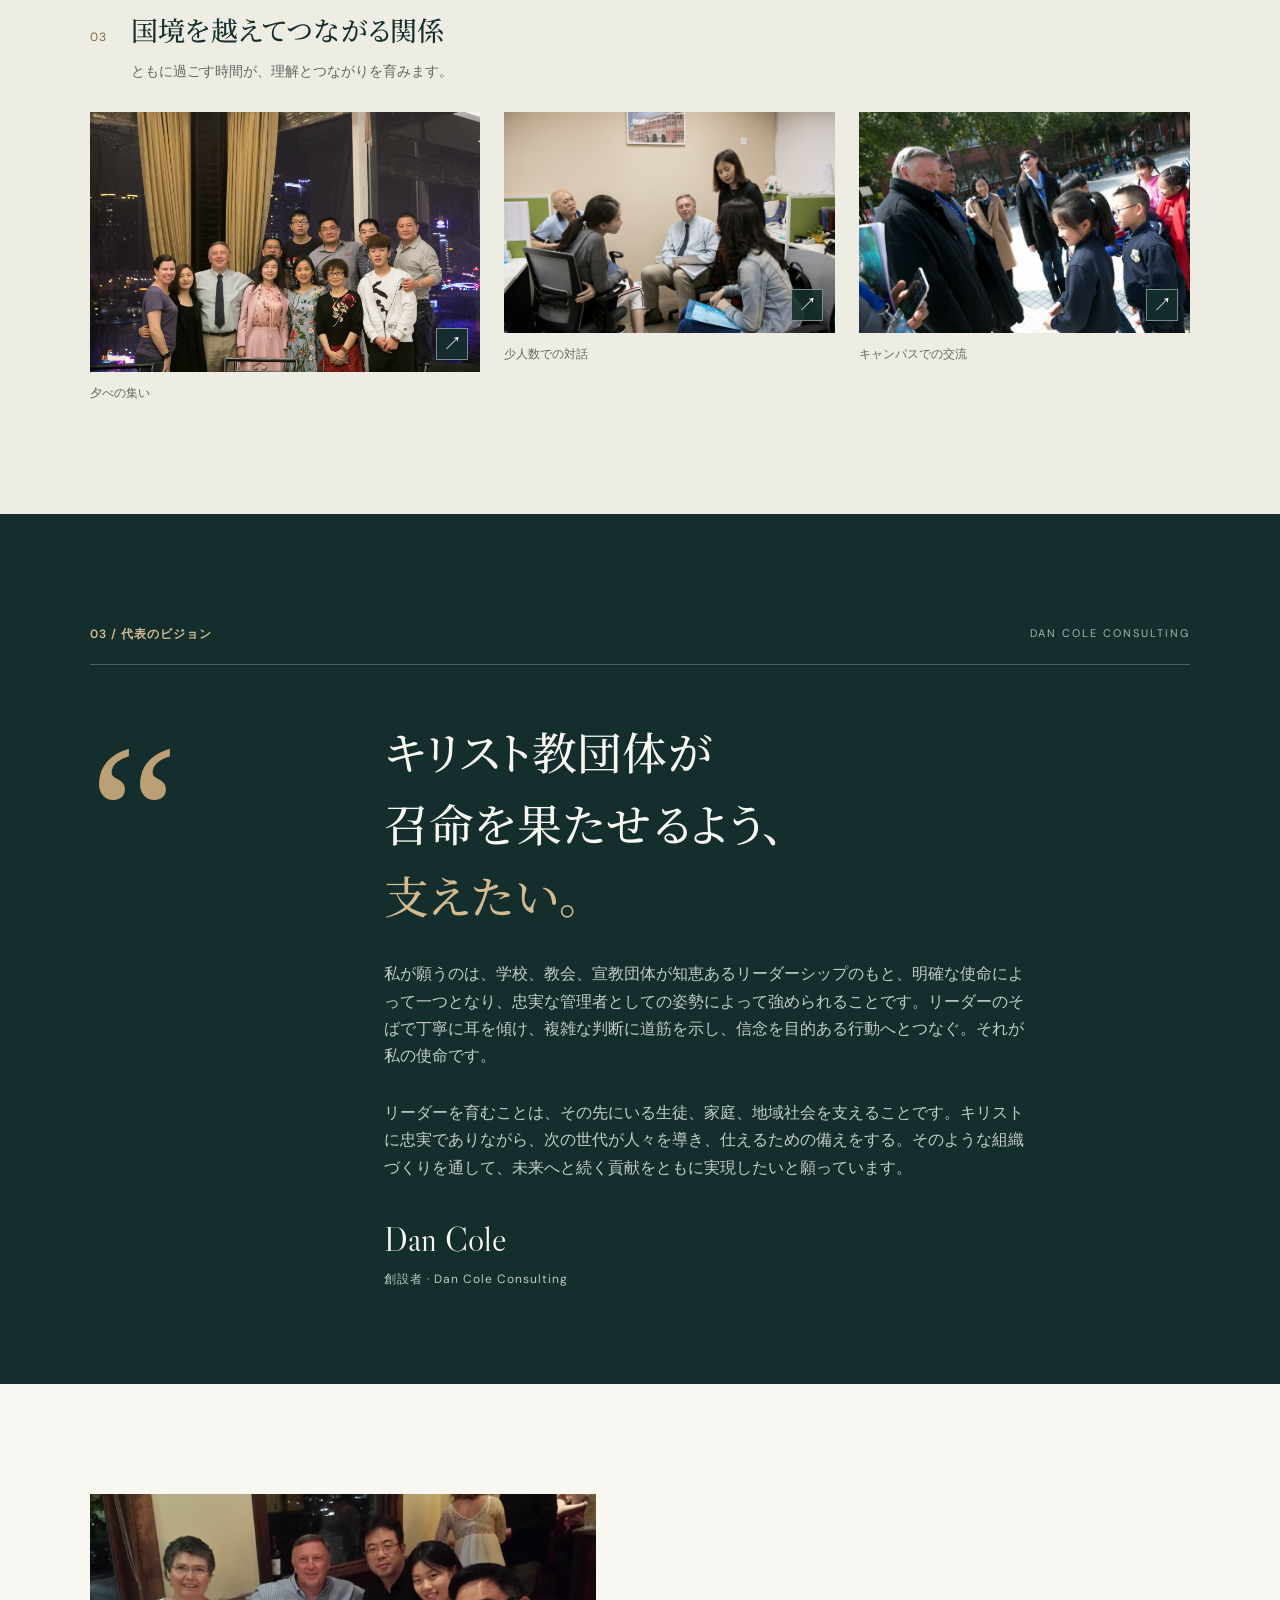
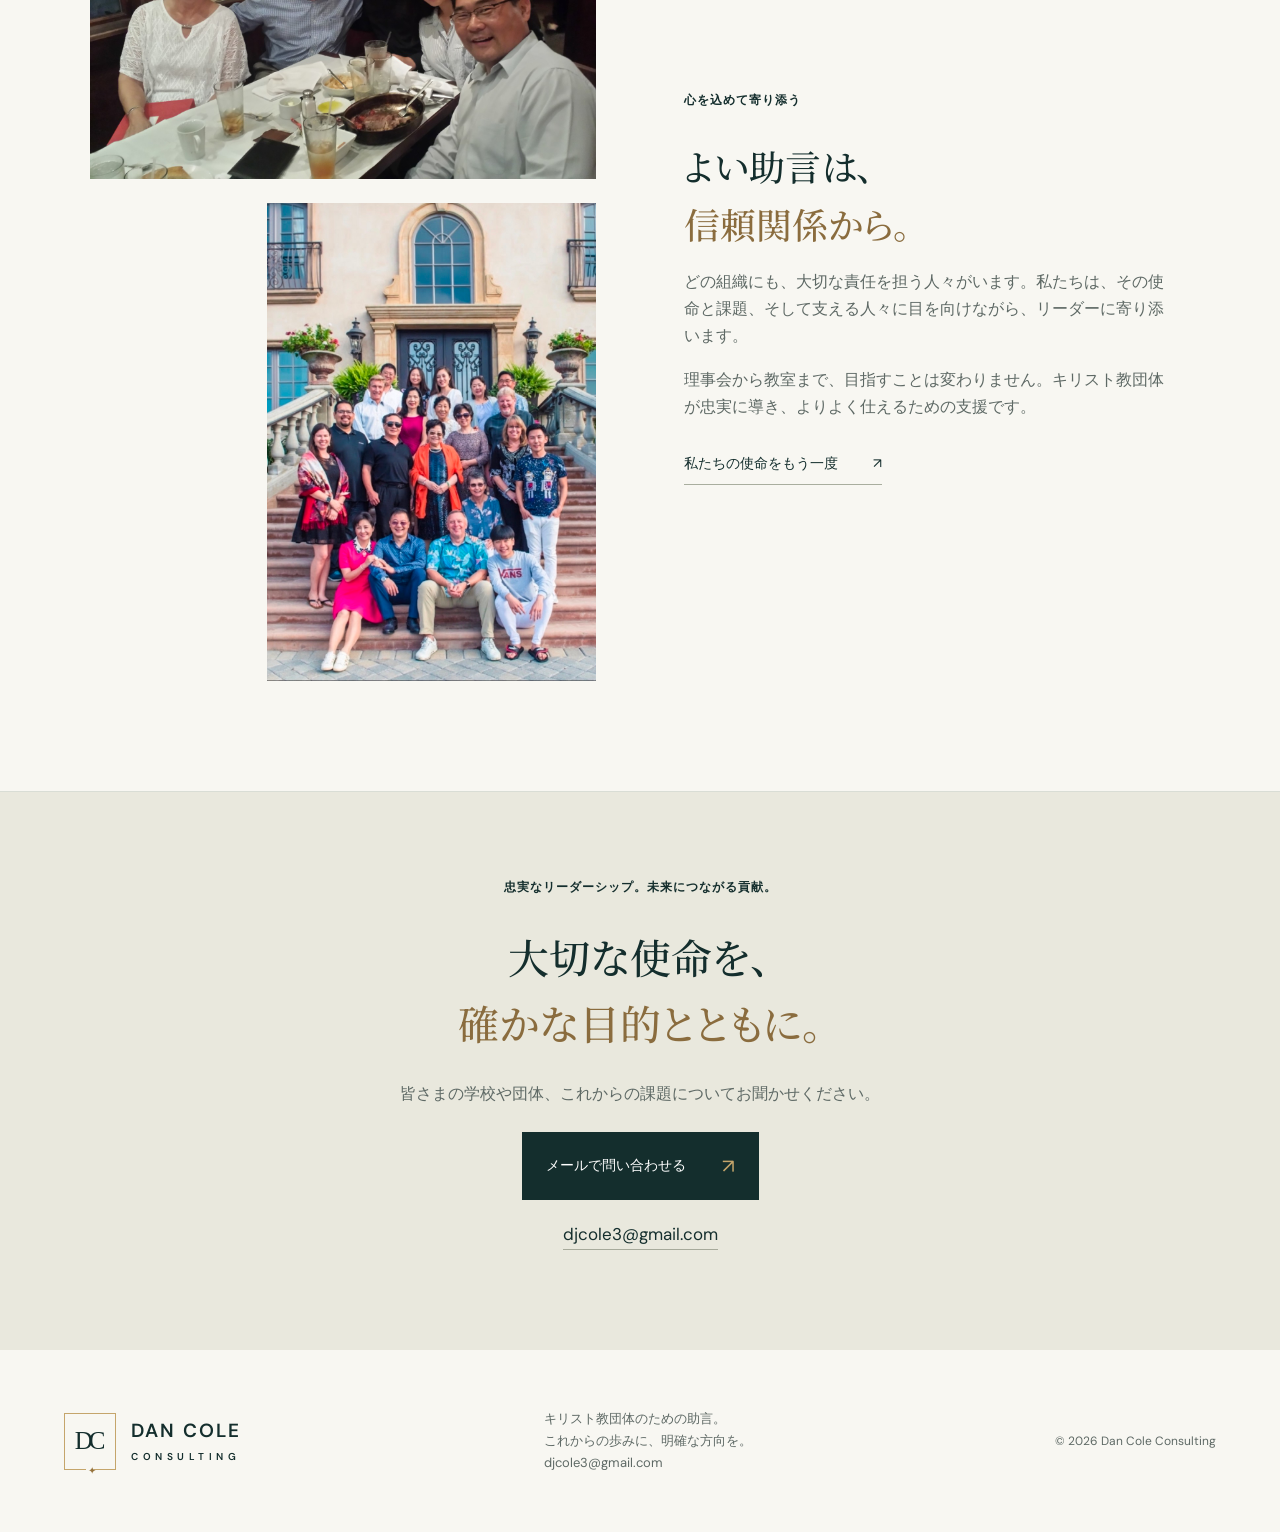
==== commit 94cf2628: "Use concise noun phrases for photo captions in all four languages" ====
--- a/ja.html
+++ b/ja.html
@@ -2,7 +2,7 @@
 
 <html lang="ja"><head><meta charset="utf-8"/><meta content="width=device-width, initial-scale=1" name="viewport"/><title>Dan Cole Consulting | 信仰に根ざすリーダーシップ、未来につながる貢献</title><meta content="米国、韓国、中国、日本などのキリスト教学校・団体に向けたコンサルティング。理事会の育成、戦略計画、財務運営、資金調達、リーダーシップを支援します。" name="description"/><meta content="#142e2d" name="theme-color"/><link href="favicon.svg" rel="icon"/><link href="style.css" rel="stylesheet"/><link href="index.html" hreflang="en" rel="alternate"/><link href="ko.html" hreflang="ko" rel="alternate"/><link href="zh.html" hreflang="zh-Hans" rel="alternate"/><link href="ja.html" hreflang="ja" rel="alternate"/><link href="https://fonts.googleapis.com/css2?family=Noto+Serif+JP:wght@400;500;600&amp;display=swap" rel="stylesheet"/><link href="typography.css" rel="stylesheet"/><link href="editorial.css" rel="stylesheet"/></head>
 <body><a class="skip" href="#main">本文へ移動</a><header><a aria-label="Dan Cole Consulting ホーム" class="brand" href="#"><span class="monogram">DC<span>✦</span></span><span>DAN COLE<small>CONSULTING</small></span></a><nav aria-label="メインナビゲーション"><a href="#mission">私たちの使命</a><a href="#expertise">支援分野</a><a href="#vision">代表のビジョン</a></nav><a class="nav-cta" href="mailto:djcole3@gmail.com">Dan Cole に問い合わせる <span>↗</span></a><nav aria-label="言語を選択" class="language-switch"><a href="index.html" hreflang="en" lang="en">English</a><a href="ko.html" hreflang="ko" lang="ko">한국어</a><a href="zh.html" hreflang="zh-Hans" lang="zh-Hans">简体中文</a><a aria-current="page" href="ja.html" hreflang="ja" lang="ja">日本語</a></nav></header>
-<main id="main"><section class="hero"><div class="hero-copy"><p class="eyebrow">キリスト教教育と組織のリーダーシップ</p><h1><span class="title-line">信仰に根ざし、</span><span class="title-line title-accent">使命をもって導く。</span></h1><p class="intro">米国、そして世界各地のキリスト教学校、教会、宣教団体を担うリーダーに、心を込めた助言を。</p><a class="button" href="#expertise">支援内容を見る <span>↗</span></a><div class="hero-bottom"><span>明確な使命。</span><span>確かなリーダーシップ。</span></div></div><div class="hero-image"><figure class="field-photo"><button aria-label="生徒たちと並んで笑顔を見せる姿" class="photo-open" type="button"><img alt="生徒たちと並んで笑顔を見せる姿" decoding="async" fetchpriority="high" height="960" src="assets/students.jpg" width="1280"/><span aria-hidden="true" class="photo-expand">↗</span></button><figcaption>生徒たちと並んで笑顔を見せる姿</figcaption></figure><div class="hero-photo-note"><span>人と向き合う現場から</span><p>次の世代と、ともに。</p><a class="text-link" href="#field-notes">活動写真を見る ↗</a></div></div></section>
+<main id="main"><section class="hero"><div class="hero-copy"><p class="eyebrow">キリスト教教育と組織のリーダーシップ</p><h1><span class="title-line">信仰に根ざし、</span><span class="title-line title-accent">使命をもって導く。</span></h1><p class="intro">米国、そして世界各地のキリスト教学校、教会、宣教団体を担うリーダーに、心を込めた助言を。</p><a class="button" href="#expertise">支援内容を見る <span>↗</span></a><div class="hero-bottom"><span>明確な使命。</span><span>確かなリーダーシップ。</span></div></div><div class="hero-image"><figure class="field-photo"><button aria-label="生徒たちと並んで笑顔を見せる姿" class="photo-open" type="button"><img alt="生徒たちと並んで笑顔を見せる姿" decoding="async" fetchpriority="high" height="960" src="assets/students.jpg" width="1280"/><span aria-hidden="true" class="photo-expand">↗</span></button><figcaption>生徒たちとの笑顔</figcaption></figure><div class="hero-photo-note"><span>人と向き合う現場から</span><p>次世代との歩み</p><a class="text-link" href="#field-notes">活動写真を見る ↗</a></div></div></section>
 <div class="audience"><span>皆さまの使命とともに</span><p>キリスト教系初等・中等教育機関 <i>✦</i> 教会 <i>✦</i> キリスト教宣教・奉仕団体</p></div>
 <section class="mission section" id="mission"><div><p class="eyebrow">01 / 私たちの使命</p><h2><span class="title-line">リーダーを支え、</span><span class="title-line title-accent">使命の実現へ。</span></h2></div><div class="mission-copy"><p class="large">卓越した働きは、明確な召命と、それを実践へと導くリーダーシップから始まります。</p><p>Dan Cole Consulting は、あらゆる活動と運営において卓越性を目指すキリスト教団体に助言を提供します。理事会、組織の責任者、スタッフが、託された使命を果たせるよう支援します。</p><p>文化が変化し、複雑な判断が求められる時代。キリスト教の信念、実践的な知恵、明確な方向性をもって課題に向き合えるよう、リーダーを支えます。</p></div></section>
 <section class="expertise section" id="expertise"><div class="section-heading"><div><p class="eyebrow">02 / 支援分野</p><h2><span class="title-line">より確かな基盤。</span><span class="title-line title-accent">より明確な道筋。</span></h2></div><p>組織の未来を形づくる重要な意思決定を、的確な助言で支援します。</p></div><div class="services">
@@ -13,8 +13,8 @@
 <article><span class="service-no">05</span><h3>資金調達と大型募金活動</h3><p>既存の資金調達を強化し、組織の使命を前進させる新たな戦略を立案します。</p><ul><li>資金調達戦略の見直し</li><li>大型募金活動の実現可能性調査と運営</li><li>資金調達チームの育成</li></ul></article>
 <article><span class="service-no">06</span><h3>教職員の育成と生徒支援</h3><p>校長によるチーム育成と、効果的な生徒指導の仕組みづくりを支援します。</p><ul><li>教職員の能力開発プログラム</li><li>校長のリーダーシップ支援</li><li>生徒指導の方策</li></ul></article>
 </div></section>
-<section class="global section" id="global"><div class="section-heading"><div><p class="eyebrow">国境を越えてつながる使命</p><h2><span class="title-line">文化を越えて、</span><span class="title-line title-accent">一つの使命のもとに。</span></h2></div><p>Dan Cole Consulting は、米国をはじめ、韓国、中国、日本など、さまざまな国の多くのキリスト教学校を支援しています。学校の基盤を強化し、キリスト教教育の使命を推進するリーダーに寄り添います。</p></div><div aria-label="支援対象国" class="countries"><span>米国</span><span>韓国</span><span>中国</span><span>日本</span><span>そして世界各地へ</span></div><div class="global-gallery"><figure class="field-photo students-photo"><button aria-label="写真全体を見る: ともに耳を傾ける" class="photo-open" type="button"><img alt="ともに耳を傾ける" decoding="async" loading="lazy" height="1024" src="assets/leadership-dialogue.jpg" width="1536"/><span aria-hidden="true" class="photo-expand">↗</span></button><figcaption>ともに耳を傾ける</figcaption></figure><figure><img alt="教室で生徒と大人が一緒に微笑む様子" loading="lazy" src="assets/student-connection.jpg"/><figcaption>かけがえのないつながりを。</figcaption></figure><figure><img alt="会議場で発表を聴く参加者たち" loading="lazy" src="assets/education-gathering.jpg"/><figcaption>ともに学び、ともに成長する。</figcaption></figure></div></section>
-<section class="field-notes section" id="field-notes"><div class="section-heading"><div><p class="eyebrow">教育の現場から</p><h2><span class="title-line">人に寄り添い、</span><span class="title-line title-accent">志をともに。</span></h2></div><p>意義ある働きは、耳を傾けることから。対話、学校訪問、文化を越えた交流のひとこまをご紹介します。</p></div><div class="photo-chapter"><div class="chapter-heading"><span class="chapter-no">01</span><div><h3>教育の未来を語り合う</h3><p>一つのテーブルを囲み、教育への思いを分かち合います。</p></div></div><div class="field-grid"><figure class="field-photo"><button aria-label="写真全体を見る: 上海での文化交流" class="photo-open" type="button"><img alt="上海での文化交流" decoding="async" height="1024" loading="lazy" src="assets/cultural-exchange.jpg" width="1536"/><span aria-hidden="true" class="photo-expand">↗</span></button><figcaption>上海での文化交流</figcaption></figure><figure class="field-photo"><button aria-label="写真全体を見る: 資料をともに確認する" class="photo-open" type="button"><img alt="資料をともに確認する" decoding="async" height="1024" loading="lazy" src="assets/shared-planning.jpg" width="1536"/><span aria-hidden="true" class="photo-expand">↗</span></button><figcaption>資料をともに確認する</figcaption></figure><figure class="field-photo"><button aria-label="写真全体を見る: テーブルを囲む教育関係者" class="photo-open" type="button"><img alt="テーブルを囲む教育関係者" decoding="async" height="1024" loading="lazy" src="assets/leadership-gathering.jpg" width="1536"/><span aria-hidden="true" class="photo-expand">↗</span></button><figcaption>テーブルを囲む教育関係者</figcaption></figure></div></div><div class="photo-chapter"><div class="chapter-heading"><span class="chapter-no">02</span><div><h3>学校生活の中心へ</h3><p>生徒の声に耳を傾け、学校の皆さまと交流します。</p></div></div><div class="field-grid"><figure class="field-photo"><button aria-label="写真全体を見る: 心を込めた挨拶" class="photo-open" type="button"><img alt="心を込めた挨拶" decoding="async" height="1024" loading="lazy" src="assets/student-welcome.jpg" width="1536"/><span aria-hidden="true" class="photo-expand">↗</span></button><figcaption>心を込めた挨拶</figcaption></figure><figure class="field-photo"><button aria-label="写真全体を見る: 学校訪問のひとこま" class="photo-open" type="button"><img alt="学校訪問のひとこま" decoding="async" height="1024" loading="lazy" src="assets/school-visit.jpg" width="1536"/><span aria-hidden="true" class="photo-expand">↗</span></button><figcaption>学校訪問のひとこま</figcaption></figure><figure class="field-photo"><button aria-label="写真全体を見る: 生徒たちとの対話" class="photo-open" type="button"><img alt="生徒たちとの対話" decoding="async" height="1024" loading="lazy" src="assets/student-conversations.jpg" width="1536"/><span aria-hidden="true" class="photo-expand">↗</span></button><figcaption>生徒たちとの対話</figcaption></figure></div></div><div class="photo-chapter"><div class="chapter-heading"><span class="chapter-no">03</span><div><h3>国境を越えてつながる関係</h3><p>ともに過ごす時間が、理解とつながりを育みます。</p></div></div><div class="field-grid"><figure class="field-photo"><button aria-label="写真全体を見る: 夕べの集い" class="photo-open" type="button"><img alt="夕べの集い" decoding="async" height="1024" loading="lazy" src="assets/community-evening.jpg" width="1536"/><span aria-hidden="true" class="photo-expand">↗</span></button><figcaption>夕べの集い</figcaption></figure><figure class="field-photo"><button aria-label="写真全体を見る: 少人数での対話" class="photo-open" type="button"><img alt="少人数での対話" decoding="async" height="1024" loading="lazy" src="assets/personal-counsel.jpg" width="1536"/><span aria-hidden="true" class="photo-expand">↗</span></button><figcaption>少人数での対話</figcaption></figure><figure class="field-photo"><button aria-label="写真全体を見る: キャンパスでの交流" class="photo-open" type="button"><img alt="キャンパスでの交流" decoding="async" height="1024" loading="lazy" src="assets/campus-connections.jpg" width="1536"/><span aria-hidden="true" class="photo-expand">↗</span></button><figcaption>キャンパスでの交流</figcaption></figure></div></div></section><section class="vision section" id="vision"><div class="vision-top"><p class="eyebrow">03 / 代表のビジョン</p><span>DAN COLE CONSULTING</span></div><div class="vision-body"><span aria-hidden="true" class="quote-mark">“</span><div><h2><span class="title-line">キリスト教団体が</span><span class="title-line">召命を果たせるよう、</span><span class="title-line title-accent">支えたい。</span></h2><p>私が願うのは、学校、教会、宣教団体が知恵あるリーダーシップのもと、明確な使命によって一つとなり、忠実な管理者としての姿勢によって強められることです。リーダーのそばで丁寧に耳を傾け、複雑な判断に道筋を示し、信念を目的ある行動へとつなぐ。それが私の使命です。</p><p>リーダーを育むことは、その先にいる生徒、家庭、地域社会を支えることです。キリストに忠実でありながら、次の世代が人々を導き、仕えるための備えをする。そのような組織づくりを通して、未来へと続く貢献をともに実現したいと願っています。</p><div class="signature">Dan Cole<span>創設者 · Dan Cole Consulting</span></div></div></div></section>
+<section class="global section" id="global"><div class="section-heading"><div><p class="eyebrow">国境を越えてつながる使命</p><h2><span class="title-line">文化を越えて、</span><span class="title-line title-accent">一つの使命のもとに。</span></h2></div><p>Dan Cole Consulting は、米国をはじめ、韓国、中国、日本など、さまざまな国の多くのキリスト教学校を支援しています。学校の基盤を強化し、キリスト教教育の使命を推進するリーダーに寄り添います。</p></div><div aria-label="支援対象国" class="countries"><span>米国</span><span>韓国</span><span>中国</span><span>日本</span><span>そして世界各地へ</span></div><div class="global-gallery"><figure class="field-photo students-photo"><button aria-label="写真全体を見る: ともに耳を傾ける" class="photo-open" type="button"><img alt="ともに耳を傾ける" decoding="async" loading="lazy" height="1024" src="assets/leadership-dialogue.jpg" width="1536"/><span aria-hidden="true" class="photo-expand">↗</span></button><figcaption>傾聴と対話のひととき</figcaption></figure><figure><img alt="教室で生徒と大人が一緒に微笑む様子" loading="lazy" src="assets/student-connection.jpg"/><figcaption>かけがえのないつながり</figcaption></figure><figure><img alt="会議場で発表を聴く参加者たち" loading="lazy" src="assets/education-gathering.jpg"/><figcaption>ともに重ねる学びと成長</figcaption></figure></div></section>
+<section class="field-notes section" id="field-notes"><div class="section-heading"><div><p class="eyebrow">教育の現場から</p><h2><span class="title-line">人に寄り添い、</span><span class="title-line title-accent">志をともに。</span></h2></div><p>意義ある働きは、耳を傾けることから。対話、学校訪問、文化を越えた交流のひとこまをご紹介します。</p></div><div class="photo-chapter"><div class="chapter-heading"><span class="chapter-no">01</span><div><h3>教育の未来を語り合う</h3><p>一つのテーブルを囲み、教育への思いを分かち合います。</p></div></div><div class="field-grid"><figure class="field-photo"><button aria-label="写真全体を見る: 上海での文化交流" class="photo-open" type="button"><img alt="上海での文化交流" decoding="async" height="1024" loading="lazy" src="assets/cultural-exchange.jpg" width="1536"/><span aria-hidden="true" class="photo-expand">↗</span></button><figcaption>上海での文化交流</figcaption></figure><figure class="field-photo"><button aria-label="写真全体を見る: 資料をともに確認する" class="photo-open" type="button"><img alt="資料をともに確認する" decoding="async" height="1024" loading="lazy" src="assets/shared-planning.jpg" width="1536"/><span aria-hidden="true" class="photo-expand">↗</span></button><figcaption>資料の共同確認</figcaption></figure><figure class="field-photo"><button aria-label="写真全体を見る: テーブルを囲む教育関係者" class="photo-open" type="button"><img alt="テーブルを囲む教育関係者" decoding="async" height="1024" loading="lazy" src="assets/leadership-gathering.jpg" width="1536"/><span aria-hidden="true" class="photo-expand">↗</span></button><figcaption>教育関係者の集い</figcaption></figure></div></div><div class="photo-chapter"><div class="chapter-heading"><span class="chapter-no">02</span><div><h3>学校生活の中心へ</h3><p>生徒の声に耳を傾け、学校の皆さまと交流します。</p></div></div><div class="field-grid"><figure class="field-photo"><button aria-label="写真全体を見る: 心を込めた挨拶" class="photo-open" type="button"><img alt="心を込めた挨拶" decoding="async" height="1024" loading="lazy" src="assets/student-welcome.jpg" width="1536"/><span aria-hidden="true" class="photo-expand">↗</span></button><figcaption>心を込めた挨拶</figcaption></figure><figure class="field-photo"><button aria-label="写真全体を見る: 学校訪問のひとこま" class="photo-open" type="button"><img alt="学校訪問のひとこま" decoding="async" height="1024" loading="lazy" src="assets/school-visit.jpg" width="1536"/><span aria-hidden="true" class="photo-expand">↗</span></button><figcaption>学校訪問のひとこま</figcaption></figure><figure class="field-photo"><button aria-label="写真全体を見る: 生徒たちとの対話" class="photo-open" type="button"><img alt="生徒たちとの対話" decoding="async" height="1024" loading="lazy" src="assets/student-conversations.jpg" width="1536"/><span aria-hidden="true" class="photo-expand">↗</span></button><figcaption>生徒たちとの対話</figcaption></figure></div></div><div class="photo-chapter"><div class="chapter-heading"><span class="chapter-no">03</span><div><h3>国境を越えてつながる関係</h3><p>ともに過ごす時間が、理解とつながりを育みます。</p></div></div><div class="field-grid"><figure class="field-photo"><button aria-label="写真全体を見る: 夕べの集い" class="photo-open" type="button"><img alt="夕べの集い" decoding="async" height="1024" loading="lazy" src="assets/community-evening.jpg" width="1536"/><span aria-hidden="true" class="photo-expand">↗</span></button><figcaption>夕べの集い</figcaption></figure><figure class="field-photo"><button aria-label="写真全体を見る: 少人数での対話" class="photo-open" type="button"><img alt="少人数での対話" decoding="async" height="1024" loading="lazy" src="assets/personal-counsel.jpg" width="1536"/><span aria-hidden="true" class="photo-expand">↗</span></button><figcaption>少人数での対話</figcaption></figure><figure class="field-photo"><button aria-label="写真全体を見る: キャンパスでの交流" class="photo-open" type="button"><img alt="キャンパスでの交流" decoding="async" height="1024" loading="lazy" src="assets/campus-connections.jpg" width="1536"/><span aria-hidden="true" class="photo-expand">↗</span></button><figcaption>キャンパスでの交流</figcaption></figure></div></div></section><section class="vision section" id="vision"><div class="vision-top"><p class="eyebrow">03 / 代表のビジョン</p><span>DAN COLE CONSULTING</span></div><div class="vision-body"><span aria-hidden="true" class="quote-mark">“</span><div><h2><span class="title-line">キリスト教団体が</span><span class="title-line">召命を果たせるよう、</span><span class="title-line title-accent">支えたい。</span></h2><p>私が願うのは、学校、教会、宣教団体が知恵あるリーダーシップのもと、明確な使命によって一つとなり、忠実な管理者としての姿勢によって強められることです。リーダーのそばで丁寧に耳を傾け、複雑な判断に道筋を示し、信念を目的ある行動へとつなぐ。それが私の使命です。</p><p>リーダーを育むことは、その先にいる生徒、家庭、地域社会を支えることです。キリストに忠実でありながら、次の世代が人々を導き、仕えるための備えをする。そのような組織づくりを通して、未来へと続く貢献をともに実現したいと願っています。</p><div class="signature">Dan Cole<span>創設者 · Dan Cole Consulting</span></div></div></div></section>
 <section class="relationships section"><div class="relationship-photo"><img alt="食卓を囲んで食事と会話を楽しむ人々" loading="lazy" src="assets/conversation.jpg"/><img alt="屋外の階段に集まった人々" class="community-memory" loading="lazy" src="assets/community.jpg"/></div><div><p class="eyebrow">心を込めて寄り添う</p><h2><span class="title-line">よい助言は、</span><span class="title-line title-accent">信頼関係から。</span></h2><p>どの組織にも、大切な責任を担う人々がいます。私たちは、その使命と課題、そして支える人々に目を向けながら、リーダーに寄り添います。</p><p>理事会から教室まで、目指すことは変わりません。キリスト教団体が忠実に導き、よりよく仕えるための支援です。</p><a class="text-link" href="#mission">私たちの使命をもう一度 <span>↗</span></a></div></section>
 <section class="closing" id="contact"><p class="eyebrow">忠実なリーダーシップ。未来につながる貢献。</p><h2><span class="title-line">大切な使命を、</span><span class="title-line title-accent">確かな目的とともに。</span></h2><p class="contact-intro">皆さまの学校や団体、これからの課題についてお聞かせください。</p><a class="button" href="mailto:djcole3@gmail.com">メールで問い合わせる <span>↗</span></a><a class="contact-email" href="mailto:djcole3@gmail.com">djcole3@gmail.com</a></section></main>
 <footer><a class="brand" href="#"><span class="monogram">DC<span>✦</span></span><span>DAN COLE<small>CONSULTING</small></span></a><p>キリスト教団体のための助言。<br/>これからの歩みに、明確な方向を。<br/><a href="mailto:djcole3@gmail.com">djcole3@gmail.com</a></p><span>© 2026 Dan Cole Consulting</span></footer><dialog aria-label="写真全体を見る" class="photo-dialog"><div class="viewer-toolbar"><span class="viewer-count"></span><button aria-label="写真を閉じる" class="viewer-close">×</button></div><img alt="" class="viewer-image"/><div class="viewer-bottom"><button aria-label="前の写真" class="viewer-prev">←</button><p class="viewer-caption"></p><button aria-label="次の写真" class="viewer-next">→</button></div></dialog><script defer="" src="gallery.js"></script></body></html>
